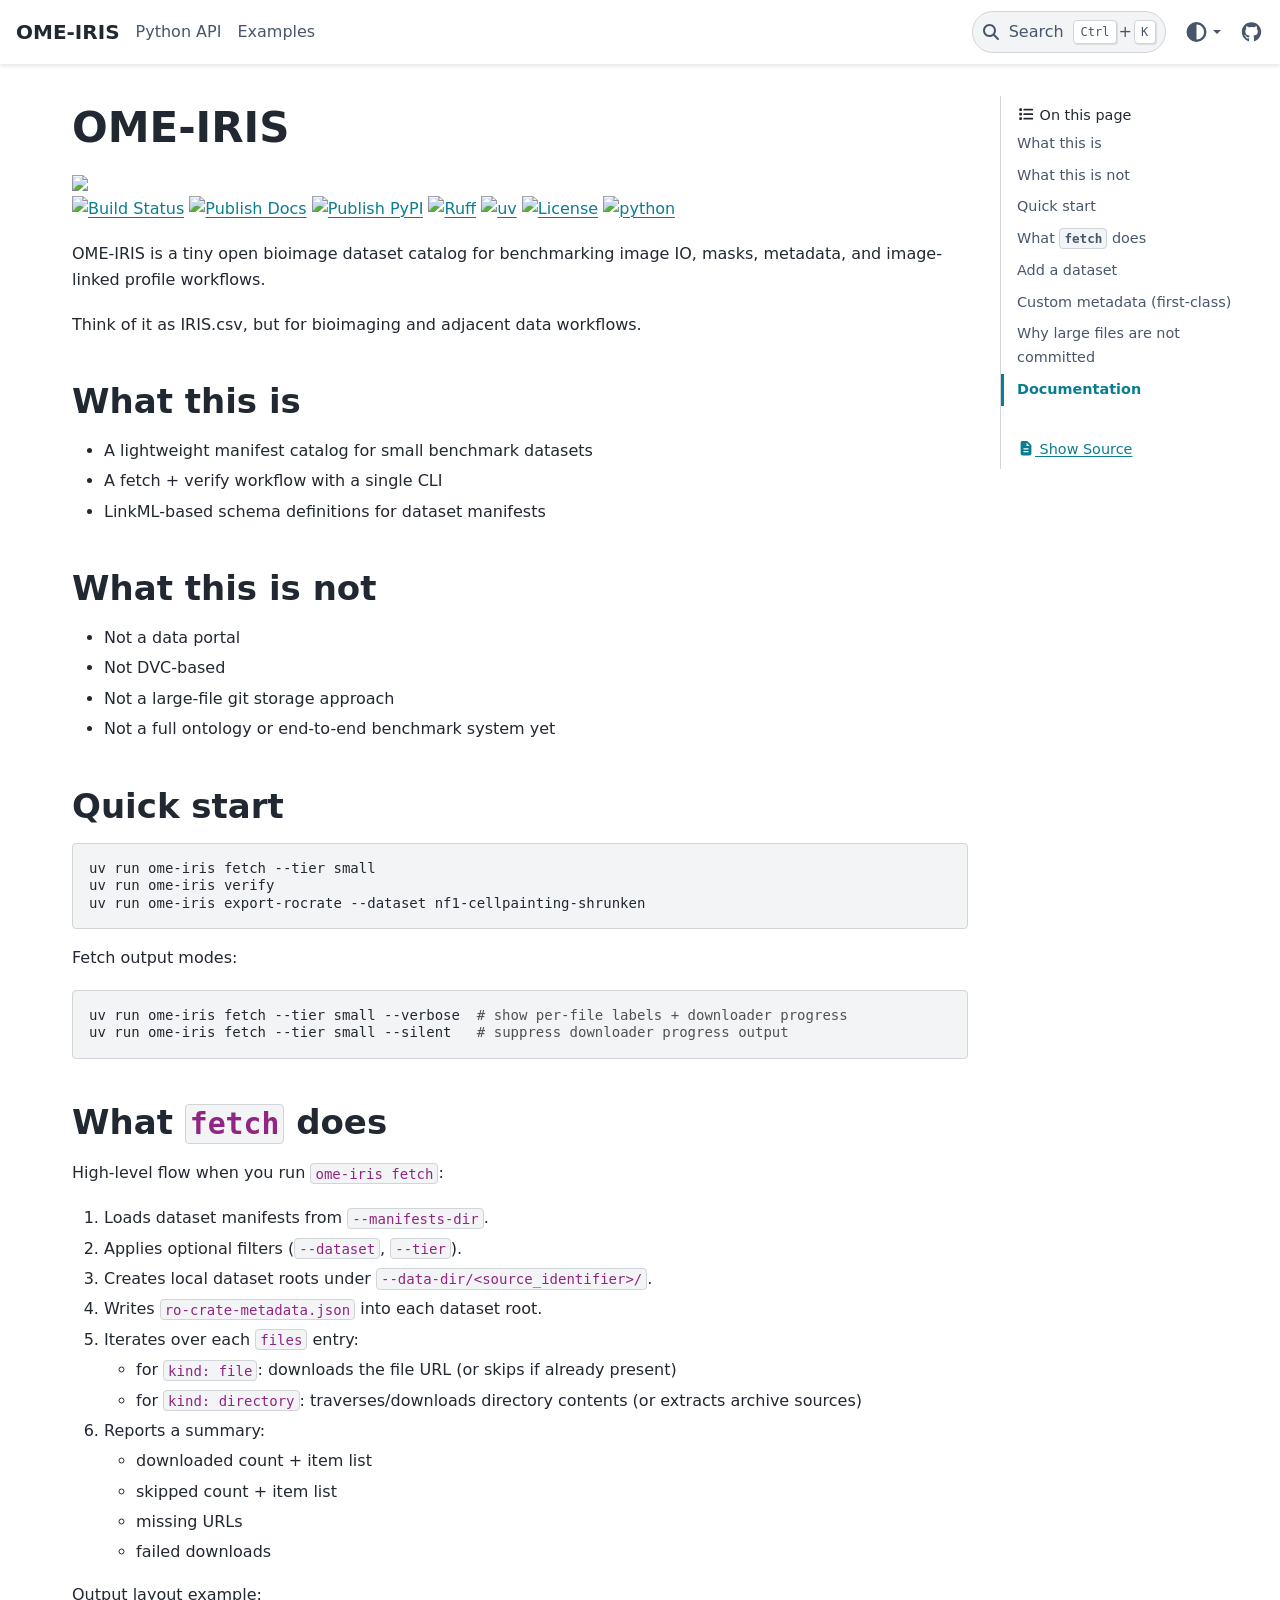
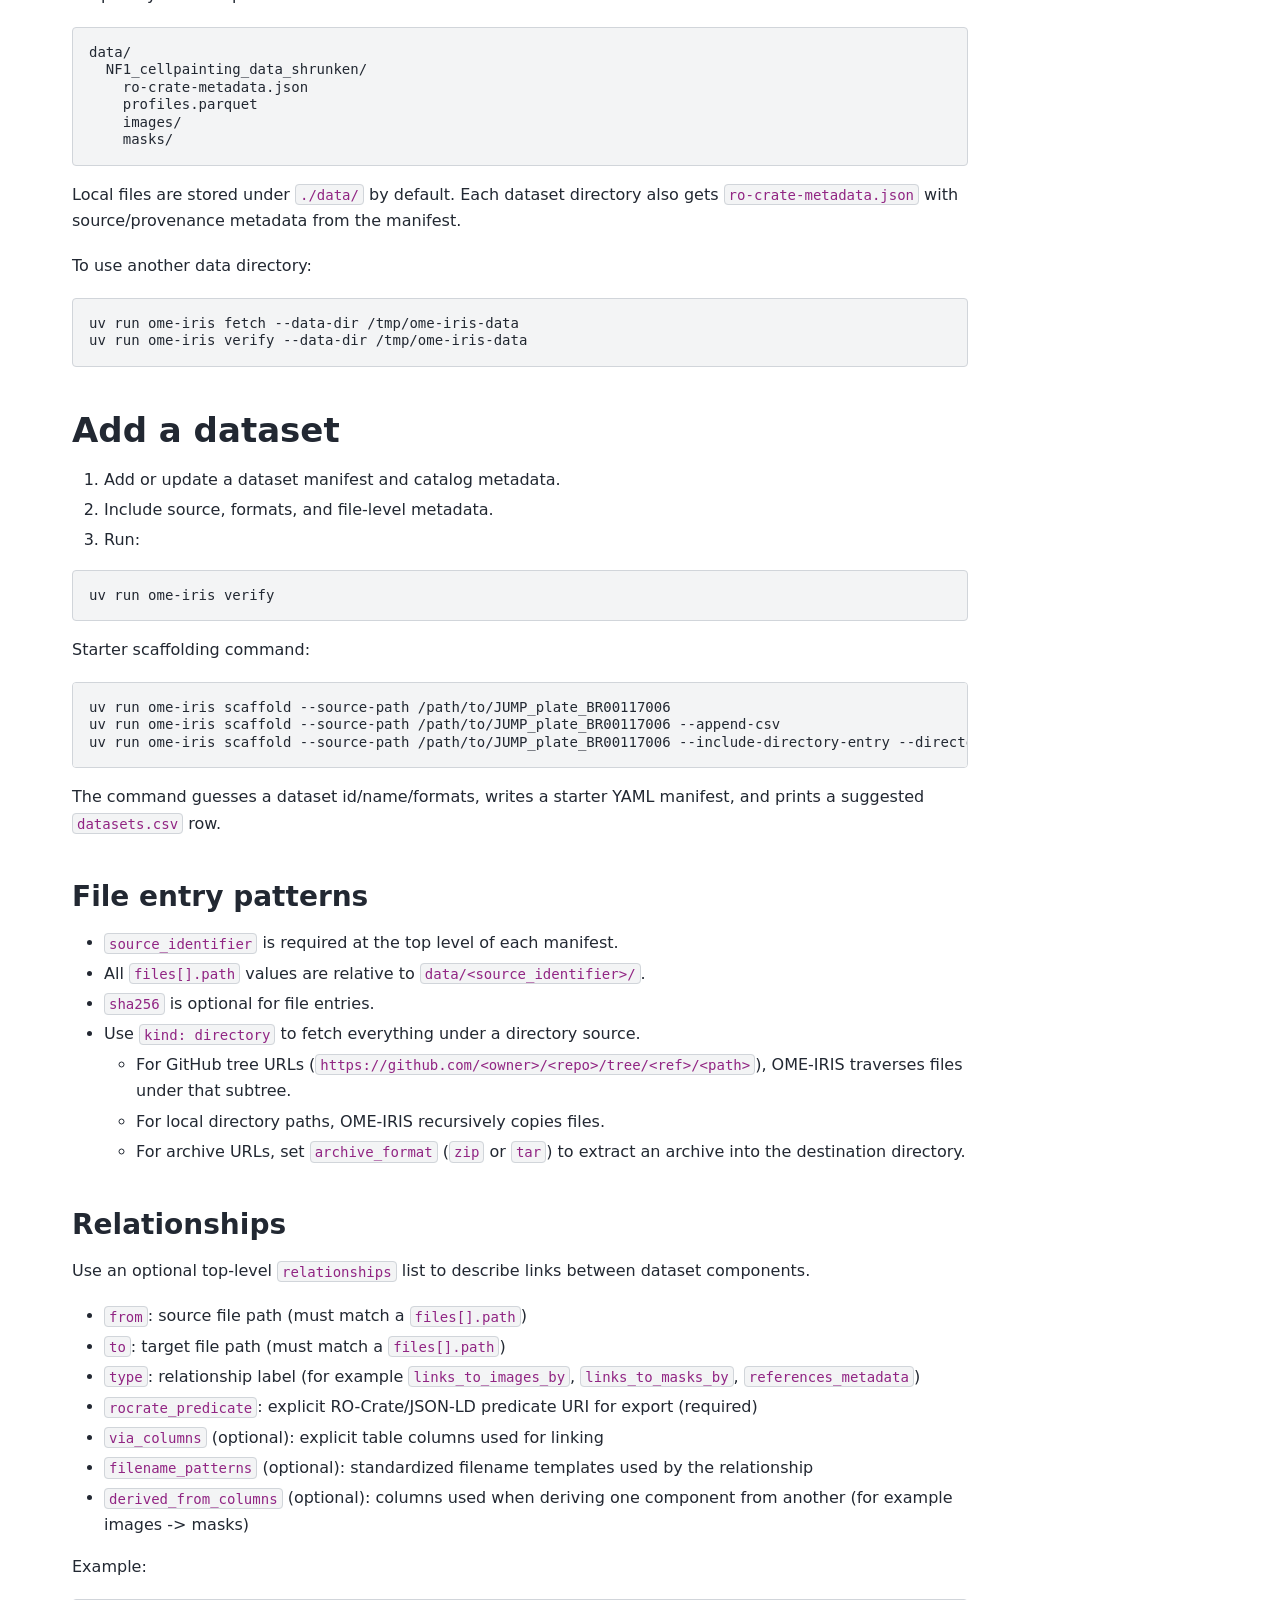
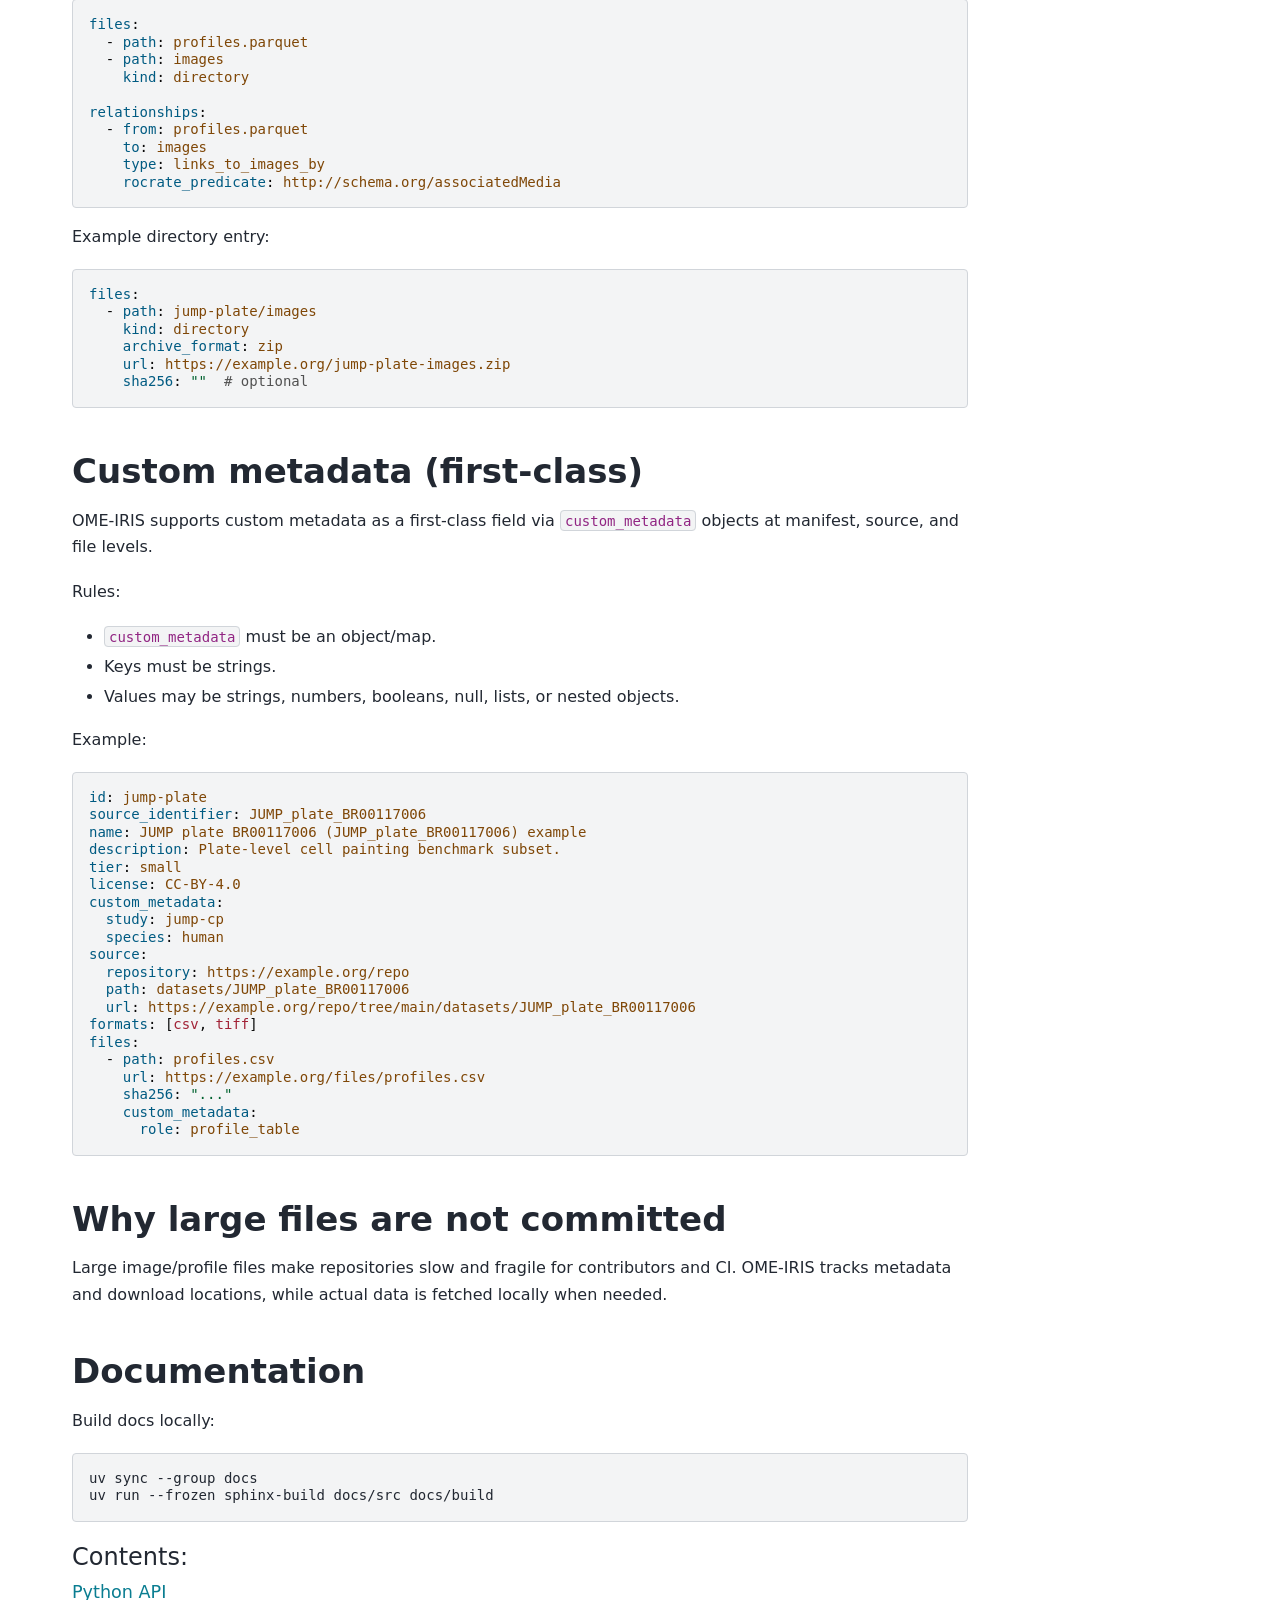
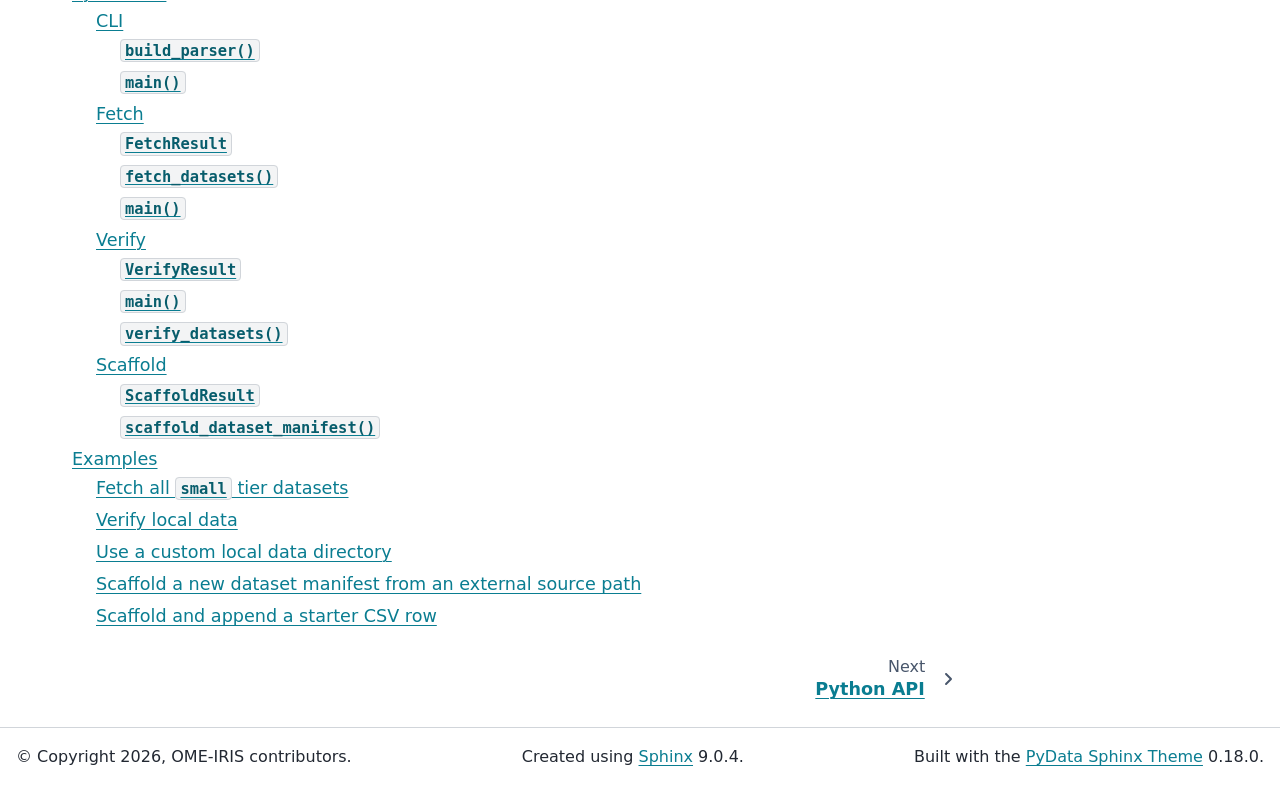
==== index.html @ fa81683b "Deploying to pages from @ d33bs/OME-IRIS@f3d9bf01e11392e089aed4c8ef235bfd41c48892 🚀" ====
<!DOCTYPE html>


<html lang="en" data-content_root="./" >

  <head>
    <meta charset="utf-8" />
    <meta name="viewport" content="width=device-width, initial-scale=1.0" /><meta name="viewport" content="width=device-width, initial-scale=1" />

    <title>OME-IRIS &#8212; OME-IRIS  documentation</title>
  
  
  
  <script data-cfasync="false">
    document.documentElement.dataset.mode = localStorage.getItem("mode") || "";
    document.documentElement.dataset.theme = localStorage.getItem("theme") || "";
  </script>
  <!--
    this give us a css class that will be invisible only if js is disabled
  -->
  <noscript>
    <style>
      .pst-js-only { display: none !important; }

    </style>
  </noscript>
  
  <!-- Loaded before other Sphinx assets -->
  <link href="_static/styles/theme.css?digest=0790524f97105ba85085" rel="stylesheet" />
<link href="_static/styles/pydata-sphinx-theme.css?digest=0790524f97105ba85085" rel="stylesheet" />

    <link rel="stylesheet" type="text/css" href="_static/pygments.css?v=8f2a1f02" />
    <link rel="stylesheet" type="text/css" href="_static/mystnb.11b39860a7a0cbfd473a3ad8a317855267ff0bd372690045ca344a6b62be495e.css" />
    <link rel="stylesheet" type="text/css" href="_static/custom.css?v=cc83fd59" />
  
  <!-- So that users can add custom icons -->
  <script defer src="_static/scripts/fontawesome.js?digest=0790524f97105ba85085"></script>
  <!-- Pre-loaded scripts that we'll load fully later -->
  <link rel="preload" as="script" href="_static/scripts/bootstrap.js?digest=0790524f97105ba85085" />
<link rel="preload" as="script" href="_static/scripts/pydata-sphinx-theme.js?digest=0790524f97105ba85085" />

    <script src="_static/documentation_options.js?v=5929fcd5"></script>
    <script src="_static/doctools.js?v=fd6eb6e6"></script>
    <script src="_static/sphinx_highlight.js?v=6ffebe34"></script>
    <script>DOCUMENTATION_OPTIONS.pagename = 'index';</script>
    <script>DOCUMENTATION_OPTIONS.search_as_you_type = false;</script>
    <link rel="index" title="Index" href="genindex.html" />
    <link rel="search" title="Search" href="search.html" />
    <link rel="next" title="Python API" href="python-api.html" />
  <meta name="viewport" content="width=device-width, initial-scale=1"/>
  <meta name="docsearch:language" content="en"/>
  <meta name="docsearch:version" content="" />
  
    
    <script src="_static/searchtools.js"></script>
    <script src="_static/language_data.js"></script>
    <script src="searchindex.js"></script>
  
  </head>
  <body data-default-mode="">
  
  
  <div id="pst-skip-link" class="skip-link d-print-none"><a href="#main-content">Skip to main content</a></div>

  
  <div id="pst-scroll-pixel-helper"></div>
  
  <button type="button" class="btn rounded-pill" id="pst-back-to-top">
    <i class="fa-solid fa-arrow-up"></i>Back to top</button>
  
  
  
  
  <dialog id="pst-search-dialog">
    
<form class="bd-search d-flex align-items-center"
      action="search.html"
      method="get">
  <i class="fa-solid fa-magnifying-glass"></i>
  <input type="search"
         class="form-control"
         name="q"
         placeholder="Search the docs ..."
         aria-label="Search the docs ..."
         autocomplete="off"
         autocorrect="off"
         autocapitalize="off"
         spellcheck="false"/>
  <span class="search-button__kbd-shortcut"><kbd class="kbd-shortcut__modifier">Ctrl</kbd>+<kbd>K</kbd></span>
</form>
  </dialog>

  <div class="pst-async-banner-revealer d-none">
  <aside id="bd-header-version-warning" class="d-none d-print-none" aria-label="Version warning"></aside>
</div>

  
    <header id="pst-header" class="bd-header navbar navbar-expand-lg bd-navbar d-print-none">
<div class="bd-header__inner bd-page-width">
  <button class="pst-navbar-icon sidebar-toggle primary-toggle" aria-label="Site navigation">
    <span class="fa-solid fa-bars"></span>
  </button>
  
  
  <div class=" navbar-header-items__start">
    
      <div class="navbar-item">

  
    
  

<a class="navbar-brand logo" href="#">
  
  
  
  
  
  
    <p class="title logo__title">OME-IRIS</p>
  
</a></div>
    
  </div>
  
  <div class=" navbar-header-items">
    
    <div class="me-auto navbar-header-items__center">
      
        <div class="navbar-item">
<nav>
  <ul class="bd-navbar-elements navbar-nav">
    
<li class="nav-item ">
  <a class="nav-link nav-internal" href="python-api.html">
    Python API
  </a>
</li>


<li class="nav-item ">
  <a class="nav-link nav-internal" href="examples.html">
    Examples
  </a>
</li>

  </ul>
</nav></div>
      
    </div>
    
    
    <div class="navbar-header-items__end">
      
        <div class="navbar-item navbar-persistent--container">
          

<button class="btn search-button-field search-button__button pst-js-only" title="Search" aria-label="Search" data-bs-placement="bottom" data-bs-toggle="tooltip">
 <i class="fa-solid fa-magnifying-glass"></i>
 <span class="search-button__default-text">Search</span>
 <span class="search-button__kbd-shortcut"><kbd class="kbd-shortcut__modifier">Ctrl</kbd>+<kbd class="kbd-shortcut__modifier">K</kbd></span>
</button>
        </div>
      
      
        <div class="navbar-item">

<div class="theme-switch-container dropdown pst-js-only" data-bs-toggle="tooltip" data-bs-placement="bottom" title="Color mode">
  <button class="btn btn-sm nav-link pst-navbar-icon theme-switch-button dropdown-toggle" aria-label="Color mode" data-bs-toggle="dropdown">
    <i class="theme-switch fa-solid fa-sun fa-lg fa-fw" data-mode="light" title="Light"></i>
    <i class="theme-switch fa-solid fa-moon fa-lg fa-fw" data-mode="dark" title="Dark"></i>
    <i class="theme-switch fa-solid fa-circle-half-stroke fa-lg fa-fw" data-mode="auto" title="System Settings"></i>
  </button>
  <ul class="dropdown-menu dropdown-menu-end">
    <li><button class="dropdown-item d-flex align-items-center theme-change-button" data-mode="auto"><i class="fa-solid fa-circle-half-stroke fa-lg fa-fw me-1"></i>System Settings</button></li>
    <li><button class="dropdown-item d-flex align-items-center theme-change-button" data-mode="light"><i class="fa-solid fa-sun fa-lg fa-fw me-1"></i>Light</button></li>
    <li><button class="dropdown-item d-flex align-items-center theme-change-button" data-mode="dark"><i class="fa-solid fa-moon fa-lg fa-fw me-1"></i>Dark</button></li>
  </ul>
</div></div>
      
        <div class="navbar-item"><ul class="navbar-icon-links"
    aria-label="Icon Links">
        <li class="nav-item">
          
          
          
          
          
          
          
          
          <a href="https://github.com/d33bs/OME-IRIS" title="GitHub" class="nav-link pst-navbar-icon" rel="noopener" target="_blank" data-bs-toggle="tooltip" data-bs-placement="bottom"><i class="fa-brands fa-github fa-lg" aria-hidden="true"></i><span class="visually-hidden">GitHub</span></a>
        </li>
</ul></div>
      
    </div>
    
  </div>
  
  
    <div class="navbar-persistent--mobile">

<button class="btn search-button-field search-button__button pst-js-only" title="Search" aria-label="Search" data-bs-placement="bottom" data-bs-toggle="tooltip">
 <i class="fa-solid fa-magnifying-glass"></i>
 <span class="search-button__default-text">Search</span>
 <span class="search-button__kbd-shortcut"><kbd class="kbd-shortcut__modifier">Ctrl</kbd>+<kbd class="kbd-shortcut__modifier">K</kbd></span>
</button>
    </div>
  

  
    <button class="pst-navbar-icon sidebar-toggle secondary-toggle" aria-label="On this page">
      <span class="fa-solid fa-outdent"></span>
    </button>
  
</div>

    </header>
  

  <div class="bd-container">
    <div class="bd-container__inner bd-page-width">
      
      
      
        
      
      <dialog id="pst-primary-sidebar-modal"></dialog>
      <div id="pst-primary-sidebar" class="bd-sidebar-primary bd-sidebar hide-on-wide">
        

  
  <div class="sidebar-header-items sidebar-primary__section">
    
    
      <div class="sidebar-header-items__center">
        
          
          
            <div class="navbar-item">
<nav>
  <ul class="bd-navbar-elements navbar-nav">
    
<li class="nav-item ">
  <a class="nav-link nav-internal" href="python-api.html">
    Python API
  </a>
</li>


<li class="nav-item ">
  <a class="nav-link nav-internal" href="examples.html">
    Examples
  </a>
</li>

  </ul>
</nav></div>
          
        
      </div>
    
    
    
      <div class="sidebar-header-items__end">
        
          <div class="navbar-item">

<div class="theme-switch-container dropdown pst-js-only" data-bs-toggle="tooltip" data-bs-placement="bottom" title="Color mode">
  <button class="btn btn-sm nav-link pst-navbar-icon theme-switch-button dropdown-toggle" aria-label="Color mode" data-bs-toggle="dropdown">
    <i class="theme-switch fa-solid fa-sun fa-lg fa-fw" data-mode="light" title="Light"></i>
    <i class="theme-switch fa-solid fa-moon fa-lg fa-fw" data-mode="dark" title="Dark"></i>
    <i class="theme-switch fa-solid fa-circle-half-stroke fa-lg fa-fw" data-mode="auto" title="System Settings"></i>
  </button>
  <ul class="dropdown-menu dropdown-menu-end">
    <li><button class="dropdown-item d-flex align-items-center theme-change-button" data-mode="auto"><i class="fa-solid fa-circle-half-stroke fa-lg fa-fw me-1"></i>System Settings</button></li>
    <li><button class="dropdown-item d-flex align-items-center theme-change-button" data-mode="light"><i class="fa-solid fa-sun fa-lg fa-fw me-1"></i>Light</button></li>
    <li><button class="dropdown-item d-flex align-items-center theme-change-button" data-mode="dark"><i class="fa-solid fa-moon fa-lg fa-fw me-1"></i>Dark</button></li>
  </ul>
</div></div>
        
          <div class="navbar-item"><ul class="navbar-icon-links"
    aria-label="Icon Links">
        <li class="nav-item">
          
          
          
          
          
          
          
          
          <a href="https://github.com/d33bs/OME-IRIS" title="GitHub" class="nav-link pst-navbar-icon" rel="noopener" target="_blank" data-bs-toggle="tooltip" data-bs-placement="bottom"><i class="fa-brands fa-github fa-lg" aria-hidden="true"></i><span class="visually-hidden">GitHub</span></a>
        </li>
</ul></div>
        
      </div>
    
  </div>
  
  
  <div class="sidebar-primary-items__end sidebar-primary__section">
      <div class="sidebar-primary-item">
<div id="ethical-ad-placement"
      class="flat"
      data-ea-publisher="readthedocs"
      data-ea-type="readthedocs-sidebar"
      data-ea-manual="true">
</div></div>
  </div>


      </div>
      
      <main id="main-content" class="bd-main" role="main">
        
        
          <div class="bd-content">
            <div class="bd-article-container">
              
              <div class="bd-header-article d-print-none"></div>
              
              
              
                
<div id="searchbox"></div>
                <article class="bd-article">
                  
  <section id="ome-iris">
<h1>OME-IRIS<a class="headerlink" href="#ome-iris" title="Link to this heading">#</a></h1>
<img width="300" src="https://raw.githubusercontent.com/d33bs/OME-IRIS/main/docs/src/_static/ome-iris-logo.png?raw=true">
<p><a class="reference external" href="https://github.com/d33bs/OME-IRIS/actions/workflows/run-tests.yml?query=branch%3Amain"><img alt="Build Status" src="https://github.com/d33bs/OME-IRIS/actions/workflows/run-tests.yml/badge.svg?branch=main" /></a>
<a class="reference external" href="https://github.com/d33bs/OME-IRIS/actions/workflows/publish-docs.yml?query=branch%3Amain"><img alt="Publish Docs" src="https://github.com/d33bs/OME-IRIS/actions/workflows/publish-docs.yml/badge.svg?branch=main" /></a>
<a class="reference external" href="https://github.com/d33bs/OME-IRIS/actions/workflows/publish-pypi.yml?query=branch%3Amain"><img alt="Publish PyPI" src="https://github.com/d33bs/OME-IRIS/actions/workflows/publish-pypi.yml/badge.svg?branch=main" /></a>
<a class="reference external" href="https://github.com/astral-sh/ruff"><img alt="Ruff" src="https://img.shields.io/endpoint?url=https://raw.githubusercontent.com/astral-sh/ruff/main/assets/badge/v2.json" /></a>
<a class="reference external" href="https://github.com/astral-sh/uv"><img alt="uv" src="https://img.shields.io/endpoint?url=https://raw.githubusercontent.com/astral-sh/uv/main/assets/badge/v0.json" /></a>
<a class="reference external" href="https://github.com/d33bs/OME-IRIS/blob/main/LICENSE"><img alt="License" src="https://img.shields.io/github/license/d33bs/OME-IRIS" /></a>
<a class="reference external" href="https://www.python.org/downloads/"><img alt="python" src="https://img.shields.io/badge/python-3.11%2B-blue.svg" /></a></p>
<p>OME-IRIS is a tiny open bioimage dataset catalog for benchmarking image IO, masks, metadata, and image-linked profile workflows.</p>
<p>Think of it as IRIS.csv, but for bioimaging and adjacent data workflows.</p>
<section id="what-this-is">
<h2>What this is<a class="headerlink" href="#what-this-is" title="Link to this heading">#</a></h2>
<ul class="simple">
<li><p>A lightweight manifest catalog for small benchmark datasets</p></li>
<li><p>A fetch + verify workflow with a single CLI</p></li>
<li><p>LinkML-based schema definitions for dataset manifests</p></li>
</ul>
</section>
<section id="what-this-is-not">
<h2>What this is not<a class="headerlink" href="#what-this-is-not" title="Link to this heading">#</a></h2>
<ul class="simple">
<li><p>Not a data portal</p></li>
<li><p>Not DVC-based</p></li>
<li><p>Not a large-file git storage approach</p></li>
<li><p>Not a full ontology or end-to-end benchmark system yet</p></li>
</ul>
</section>
<section id="quick-start">
<h2>Quick start<a class="headerlink" href="#quick-start" title="Link to this heading">#</a></h2>
<div class="highlight-bash notranslate"><div class="highlight"><pre><span></span>uv<span class="w"> </span>run<span class="w"> </span>ome-iris<span class="w"> </span>fetch<span class="w"> </span>--tier<span class="w"> </span>small
uv<span class="w"> </span>run<span class="w"> </span>ome-iris<span class="w"> </span>verify
uv<span class="w"> </span>run<span class="w"> </span>ome-iris<span class="w"> </span>export-rocrate<span class="w"> </span>--dataset<span class="w"> </span>nf1-cellpainting-shrunken
</pre></div>
</div>
<p>Fetch output modes:</p>
<div class="highlight-bash notranslate"><div class="highlight"><pre><span></span>uv<span class="w"> </span>run<span class="w"> </span>ome-iris<span class="w"> </span>fetch<span class="w"> </span>--tier<span class="w"> </span>small<span class="w"> </span>--verbose<span class="w">  </span><span class="c1"># show per-file labels + downloader progress</span>
uv<span class="w"> </span>run<span class="w"> </span>ome-iris<span class="w"> </span>fetch<span class="w"> </span>--tier<span class="w"> </span>small<span class="w"> </span>--silent<span class="w">   </span><span class="c1"># suppress downloader progress output</span>
</pre></div>
</div>
</section>
<section id="what-fetch-does">
<h2>What <code class="docutils literal notranslate"><span class="pre">fetch</span></code> does<a class="headerlink" href="#what-fetch-does" title="Link to this heading">#</a></h2>
<p>High-level flow when you run <code class="docutils literal notranslate"><span class="pre">ome-iris</span> <span class="pre">fetch</span></code>:</p>
<ol class="arabic simple">
<li><p>Loads dataset manifests from <code class="docutils literal notranslate"><span class="pre">--manifests-dir</span></code>.</p></li>
<li><p>Applies optional filters (<code class="docutils literal notranslate"><span class="pre">--dataset</span></code>, <code class="docutils literal notranslate"><span class="pre">--tier</span></code>).</p></li>
<li><p>Creates local dataset roots under <code class="docutils literal notranslate"><span class="pre">--data-dir/&lt;source_identifier&gt;/</span></code>.</p></li>
<li><p>Writes <code class="docutils literal notranslate"><span class="pre">ro-crate-metadata.json</span></code> into each dataset root.</p></li>
<li><p>Iterates over each <code class="docutils literal notranslate"><span class="pre">files</span></code> entry:</p>
<ul class="simple">
<li><p>for <code class="docutils literal notranslate"><span class="pre">kind:</span> <span class="pre">file</span></code>: downloads the file URL (or skips if already present)</p></li>
<li><p>for <code class="docutils literal notranslate"><span class="pre">kind:</span> <span class="pre">directory</span></code>: traverses/downloads directory contents (or extracts archive sources)</p></li>
</ul>
</li>
<li><p>Reports a summary:</p>
<ul class="simple">
<li><p>downloaded count + item list</p></li>
<li><p>skipped count + item list</p></li>
<li><p>missing URLs</p></li>
<li><p>failed downloads</p></li>
</ul>
</li>
</ol>
<p>Output layout example:</p>
<div class="highlight-text notranslate"><div class="highlight"><pre><span></span>data/
  NF1_cellpainting_data_shrunken/
    ro-crate-metadata.json
    profiles.parquet
    images/
    masks/
</pre></div>
</div>
<p>Local files are stored under <code class="docutils literal notranslate"><span class="pre">./data/</span></code> by default.
Each dataset directory also gets <code class="docutils literal notranslate"><span class="pre">ro-crate-metadata.json</span></code> with source/provenance metadata from the manifest.</p>
<p>To use another data directory:</p>
<div class="highlight-bash notranslate"><div class="highlight"><pre><span></span>uv<span class="w"> </span>run<span class="w"> </span>ome-iris<span class="w"> </span>fetch<span class="w"> </span>--data-dir<span class="w"> </span>/tmp/ome-iris-data
uv<span class="w"> </span>run<span class="w"> </span>ome-iris<span class="w"> </span>verify<span class="w"> </span>--data-dir<span class="w"> </span>/tmp/ome-iris-data
</pre></div>
</div>
</section>
<section id="add-a-dataset">
<h2>Add a dataset<a class="headerlink" href="#add-a-dataset" title="Link to this heading">#</a></h2>
<ol class="arabic simple">
<li><p>Add or update a dataset manifest and catalog metadata.</p></li>
<li><p>Include source, formats, and file-level metadata.</p></li>
<li><p>Run:</p></li>
</ol>
<div class="highlight-bash notranslate"><div class="highlight"><pre><span></span>uv<span class="w"> </span>run<span class="w"> </span>ome-iris<span class="w"> </span>verify
</pre></div>
</div>
<p>Starter scaffolding command:</p>
<div class="highlight-bash notranslate"><div class="highlight"><pre><span></span>uv<span class="w"> </span>run<span class="w"> </span>ome-iris<span class="w"> </span>scaffold<span class="w"> </span>--source-path<span class="w"> </span>/path/to/JUMP_plate_BR00117006
uv<span class="w"> </span>run<span class="w"> </span>ome-iris<span class="w"> </span>scaffold<span class="w"> </span>--source-path<span class="w"> </span>/path/to/JUMP_plate_BR00117006<span class="w"> </span>--append-csv
uv<span class="w"> </span>run<span class="w"> </span>ome-iris<span class="w"> </span>scaffold<span class="w"> </span>--source-path<span class="w"> </span>/path/to/JUMP_plate_BR00117006<span class="w"> </span>--include-directory-entry<span class="w"> </span>--directory-path<span class="w"> </span>images<span class="w"> </span>--archive-format<span class="w"> </span>zip
</pre></div>
</div>
<p>The command guesses a dataset id/name/formats, writes a starter YAML manifest, and prints a suggested <code class="docutils literal notranslate"><span class="pre">datasets.csv</span></code> row.</p>
<section id="file-entry-patterns">
<h3>File entry patterns<a class="headerlink" href="#file-entry-patterns" title="Link to this heading">#</a></h3>
<ul class="simple">
<li><p><code class="docutils literal notranslate"><span class="pre">source_identifier</span></code> is required at the top level of each manifest.</p></li>
<li><p>All <code class="docutils literal notranslate"><span class="pre">files[].path</span></code> values are relative to <code class="docutils literal notranslate"><span class="pre">data/&lt;source_identifier&gt;/</span></code>.</p></li>
<li><p><code class="docutils literal notranslate"><span class="pre">sha256</span></code> is optional for file entries.</p></li>
<li><p>Use <code class="docutils literal notranslate"><span class="pre">kind:</span> <span class="pre">directory</span></code> to fetch everything under a directory source.</p>
<ul>
<li><p>For GitHub tree URLs (<code class="docutils literal notranslate"><span class="pre">https://github.com/&lt;owner&gt;/&lt;repo&gt;/tree/&lt;ref&gt;/&lt;path&gt;</span></code>), OME-IRIS traverses files under that subtree.</p></li>
<li><p>For local directory paths, OME-IRIS recursively copies files.</p></li>
<li><p>For archive URLs, set <code class="docutils literal notranslate"><span class="pre">archive_format</span></code> (<code class="docutils literal notranslate"><span class="pre">zip</span></code> or <code class="docutils literal notranslate"><span class="pre">tar</span></code>) to extract an archive into the destination directory.</p></li>
</ul>
</li>
</ul>
</section>
<section id="relationships">
<h3>Relationships<a class="headerlink" href="#relationships" title="Link to this heading">#</a></h3>
<p>Use an optional top-level <code class="docutils literal notranslate"><span class="pre">relationships</span></code> list to describe links between dataset components.</p>
<ul class="simple">
<li><p><code class="docutils literal notranslate"><span class="pre">from</span></code>: source file path (must match a <code class="docutils literal notranslate"><span class="pre">files[].path</span></code>)</p></li>
<li><p><code class="docutils literal notranslate"><span class="pre">to</span></code>: target file path (must match a <code class="docutils literal notranslate"><span class="pre">files[].path</span></code>)</p></li>
<li><p><code class="docutils literal notranslate"><span class="pre">type</span></code>: relationship label (for example <code class="docutils literal notranslate"><span class="pre">links_to_images_by</span></code>, <code class="docutils literal notranslate"><span class="pre">links_to_masks_by</span></code>, <code class="docutils literal notranslate"><span class="pre">references_metadata</span></code>)</p></li>
<li><p><code class="docutils literal notranslate"><span class="pre">rocrate_predicate</span></code>: explicit RO-Crate/JSON-LD predicate URI for export (required)</p></li>
<li><p><code class="docutils literal notranslate"><span class="pre">via_columns</span></code> (optional): explicit table columns used for linking</p></li>
<li><p><code class="docutils literal notranslate"><span class="pre">filename_patterns</span></code> (optional): standardized filename templates used by the relationship</p></li>
<li><p><code class="docutils literal notranslate"><span class="pre">derived_from_columns</span></code> (optional): columns used when deriving one component from another (for example images -&gt; masks)</p></li>
</ul>
<p>Example:</p>
<div class="highlight-yaml notranslate"><div class="highlight"><pre><span></span><span class="nt">files</span><span class="p">:</span>
<span class="w">  </span><span class="p p-Indicator">-</span><span class="w"> </span><span class="nt">path</span><span class="p">:</span><span class="w"> </span><span class="l l-Scalar l-Scalar-Plain">profiles.parquet</span>
<span class="w">  </span><span class="p p-Indicator">-</span><span class="w"> </span><span class="nt">path</span><span class="p">:</span><span class="w"> </span><span class="l l-Scalar l-Scalar-Plain">images</span>
<span class="w">    </span><span class="nt">kind</span><span class="p">:</span><span class="w"> </span><span class="l l-Scalar l-Scalar-Plain">directory</span>

<span class="nt">relationships</span><span class="p">:</span>
<span class="w">  </span><span class="p p-Indicator">-</span><span class="w"> </span><span class="nt">from</span><span class="p">:</span><span class="w"> </span><span class="l l-Scalar l-Scalar-Plain">profiles.parquet</span>
<span class="w">    </span><span class="nt">to</span><span class="p">:</span><span class="w"> </span><span class="l l-Scalar l-Scalar-Plain">images</span>
<span class="w">    </span><span class="nt">type</span><span class="p">:</span><span class="w"> </span><span class="l l-Scalar l-Scalar-Plain">links_to_images_by</span>
<span class="w">    </span><span class="nt">rocrate_predicate</span><span class="p">:</span><span class="w"> </span><span class="l l-Scalar l-Scalar-Plain">http://schema.org/associatedMedia</span>
</pre></div>
</div>
<p>Example directory entry:</p>
<div class="highlight-yaml notranslate"><div class="highlight"><pre><span></span><span class="nt">files</span><span class="p">:</span>
<span class="w">  </span><span class="p p-Indicator">-</span><span class="w"> </span><span class="nt">path</span><span class="p">:</span><span class="w"> </span><span class="l l-Scalar l-Scalar-Plain">jump-plate/images</span>
<span class="w">    </span><span class="nt">kind</span><span class="p">:</span><span class="w"> </span><span class="l l-Scalar l-Scalar-Plain">directory</span>
<span class="w">    </span><span class="nt">archive_format</span><span class="p">:</span><span class="w"> </span><span class="l l-Scalar l-Scalar-Plain">zip</span>
<span class="w">    </span><span class="nt">url</span><span class="p">:</span><span class="w"> </span><span class="l l-Scalar l-Scalar-Plain">https://example.org/jump-plate-images.zip</span>
<span class="w">    </span><span class="nt">sha256</span><span class="p">:</span><span class="w"> </span><span class="s">&quot;&quot;</span><span class="w">  </span><span class="c1"># optional</span>
</pre></div>
</div>
</section>
</section>
<section id="custom-metadata-first-class">
<h2>Custom metadata (first-class)<a class="headerlink" href="#custom-metadata-first-class" title="Link to this heading">#</a></h2>
<p>OME-IRIS supports custom metadata as a first-class field via <code class="docutils literal notranslate"><span class="pre">custom_metadata</span></code> objects at manifest, source, and file levels.</p>
<p>Rules:</p>
<ul class="simple">
<li><p><code class="docutils literal notranslate"><span class="pre">custom_metadata</span></code> must be an object/map.</p></li>
<li><p>Keys must be strings.</p></li>
<li><p>Values may be strings, numbers, booleans, null, lists, or nested objects.</p></li>
</ul>
<p>Example:</p>
<div class="highlight-yaml notranslate"><div class="highlight"><pre><span></span><span class="nt">id</span><span class="p">:</span><span class="w"> </span><span class="l l-Scalar l-Scalar-Plain">jump-plate</span>
<span class="nt">source_identifier</span><span class="p">:</span><span class="w"> </span><span class="l l-Scalar l-Scalar-Plain">JUMP_plate_BR00117006</span>
<span class="nt">name</span><span class="p">:</span><span class="w"> </span><span class="l l-Scalar l-Scalar-Plain">JUMP plate BR00117006 (JUMP_plate_BR00117006) example</span>
<span class="nt">description</span><span class="p">:</span><span class="w"> </span><span class="l l-Scalar l-Scalar-Plain">Plate-level cell painting benchmark subset.</span>
<span class="nt">tier</span><span class="p">:</span><span class="w"> </span><span class="l l-Scalar l-Scalar-Plain">small</span>
<span class="nt">license</span><span class="p">:</span><span class="w"> </span><span class="l l-Scalar l-Scalar-Plain">CC-BY-4.0</span>
<span class="nt">custom_metadata</span><span class="p">:</span>
<span class="w">  </span><span class="nt">study</span><span class="p">:</span><span class="w"> </span><span class="l l-Scalar l-Scalar-Plain">jump-cp</span>
<span class="w">  </span><span class="nt">species</span><span class="p">:</span><span class="w"> </span><span class="l l-Scalar l-Scalar-Plain">human</span>
<span class="nt">source</span><span class="p">:</span>
<span class="w">  </span><span class="nt">repository</span><span class="p">:</span><span class="w"> </span><span class="l l-Scalar l-Scalar-Plain">https://example.org/repo</span>
<span class="w">  </span><span class="nt">path</span><span class="p">:</span><span class="w"> </span><span class="l l-Scalar l-Scalar-Plain">datasets/JUMP_plate_BR00117006</span>
<span class="w">  </span><span class="nt">url</span><span class="p">:</span><span class="w"> </span><span class="l l-Scalar l-Scalar-Plain">https://example.org/repo/tree/main/datasets/JUMP_plate_BR00117006</span>
<span class="nt">formats</span><span class="p">:</span><span class="w"> </span><span class="p p-Indicator">[</span><span class="nv">csv</span><span class="p p-Indicator">,</span><span class="w"> </span><span class="nv">tiff</span><span class="p p-Indicator">]</span>
<span class="nt">files</span><span class="p">:</span>
<span class="w">  </span><span class="p p-Indicator">-</span><span class="w"> </span><span class="nt">path</span><span class="p">:</span><span class="w"> </span><span class="l l-Scalar l-Scalar-Plain">profiles.csv</span>
<span class="w">    </span><span class="nt">url</span><span class="p">:</span><span class="w"> </span><span class="l l-Scalar l-Scalar-Plain">https://example.org/files/profiles.csv</span>
<span class="w">    </span><span class="nt">sha256</span><span class="p">:</span><span class="w"> </span><span class="s">&quot;...&quot;</span>
<span class="w">    </span><span class="nt">custom_metadata</span><span class="p">:</span>
<span class="w">      </span><span class="nt">role</span><span class="p">:</span><span class="w"> </span><span class="l l-Scalar l-Scalar-Plain">profile_table</span>
</pre></div>
</div>
</section>
<section id="why-large-files-are-not-committed">
<h2>Why large files are not committed<a class="headerlink" href="#why-large-files-are-not-committed" title="Link to this heading">#</a></h2>
<p>Large image/profile files make repositories slow and fragile for contributors and CI. OME-IRIS tracks metadata and download locations, while actual data is fetched locally when needed.</p>
</section>
<section id="documentation">
<h2>Documentation<a class="headerlink" href="#documentation" title="Link to this heading">#</a></h2>
<p>Build docs locally:</p>
<div class="highlight-bash notranslate"><div class="highlight"><pre><span></span>uv<span class="w"> </span>sync<span class="w"> </span>--group<span class="w"> </span>docs
uv<span class="w"> </span>run<span class="w"> </span>--frozen<span class="w"> </span>sphinx-build<span class="w"> </span>docs/src<span class="w"> </span>docs/build
</pre></div>
</div>
<div class="toctree-wrapper compound">
<p aria-level="2" class="caption" role="heading"><span class="caption-text">Contents:</span></p>
<ul>
<li class="toctree-l1"><a class="reference internal" href="python-api.html">Python API</a><ul>
<li class="toctree-l2"><a class="reference internal" href="python-api.html#module-OME_IRIS.cli">CLI</a><ul>
<li class="toctree-l3"><a class="reference internal" href="python-api.html#OME_IRIS.cli.build_parser"><code class="docutils literal notranslate"><span class="pre">build_parser()</span></code></a></li>
<li class="toctree-l3"><a class="reference internal" href="python-api.html#OME_IRIS.cli.main"><code class="docutils literal notranslate"><span class="pre">main()</span></code></a></li>
</ul>
</li>
<li class="toctree-l2"><a class="reference internal" href="python-api.html#module-OME_IRIS.fetch">Fetch</a><ul>
<li class="toctree-l3"><a class="reference internal" href="python-api.html#OME_IRIS.fetch.FetchResult"><code class="docutils literal notranslate"><span class="pre">FetchResult</span></code></a></li>
<li class="toctree-l3"><a class="reference internal" href="python-api.html#OME_IRIS.fetch.fetch_datasets"><code class="docutils literal notranslate"><span class="pre">fetch_datasets()</span></code></a></li>
<li class="toctree-l3"><a class="reference internal" href="python-api.html#OME_IRIS.fetch.main"><code class="docutils literal notranslate"><span class="pre">main()</span></code></a></li>
</ul>
</li>
<li class="toctree-l2"><a class="reference internal" href="python-api.html#module-OME_IRIS.verify">Verify</a><ul>
<li class="toctree-l3"><a class="reference internal" href="python-api.html#OME_IRIS.verify.VerifyResult"><code class="docutils literal notranslate"><span class="pre">VerifyResult</span></code></a></li>
<li class="toctree-l3"><a class="reference internal" href="python-api.html#OME_IRIS.verify.main"><code class="docutils literal notranslate"><span class="pre">main()</span></code></a></li>
<li class="toctree-l3"><a class="reference internal" href="python-api.html#OME_IRIS.verify.verify_datasets"><code class="docutils literal notranslate"><span class="pre">verify_datasets()</span></code></a></li>
</ul>
</li>
<li class="toctree-l2"><a class="reference internal" href="python-api.html#module-OME_IRIS.scaffold">Scaffold</a><ul>
<li class="toctree-l3"><a class="reference internal" href="python-api.html#OME_IRIS.scaffold.ScaffoldResult"><code class="docutils literal notranslate"><span class="pre">ScaffoldResult</span></code></a></li>
<li class="toctree-l3"><a class="reference internal" href="python-api.html#OME_IRIS.scaffold.scaffold_dataset_manifest"><code class="docutils literal notranslate"><span class="pre">scaffold_dataset_manifest()</span></code></a></li>
</ul>
</li>
</ul>
</li>
<li class="toctree-l1"><a class="reference internal" href="examples.html">Examples</a><ul>
<li class="toctree-l2"><a class="reference internal" href="examples.html#fetch-all-small-tier-datasets">Fetch all <code class="docutils literal notranslate"><span class="pre">small</span></code> tier datasets</a></li>
<li class="toctree-l2"><a class="reference internal" href="examples.html#verify-local-data">Verify local data</a></li>
<li class="toctree-l2"><a class="reference internal" href="examples.html#use-a-custom-local-data-directory">Use a custom local data directory</a></li>
<li class="toctree-l2"><a class="reference internal" href="examples.html#scaffold-a-new-dataset-manifest-from-an-external-source-path">Scaffold a new dataset manifest from an external source path</a></li>
<li class="toctree-l2"><a class="reference internal" href="examples.html#scaffold-and-append-a-starter-csv-row">Scaffold and append a starter CSV row</a></li>
</ul>
</li>
</ul>
</div>
</section>
</section>


                </article>
              
              
              
              
              
                <footer class="prev-next-footer d-print-none">
                  
<div class="prev-next-area">
    <a class="right-next"
       href="python-api.html"
       title="next page">
      <div class="prev-next-info">
        <p class="prev-next-subtitle">next</p>
        <p class="prev-next-title">Python API</p>
      </div>
      <i class="fa-solid fa-angle-right"></i>
    </a>
</div>
                </footer>
              
            </div>
            
            
              
                <dialog id="pst-secondary-sidebar-modal"></dialog>
                <div id="pst-secondary-sidebar" class="bd-sidebar-secondary bd-toc"><div class="sidebar-secondary-items sidebar-secondary__inner">


  <div class="sidebar-secondary-item">
<div
    id="pst-page-navigation-heading-2"
    class="page-toc tocsection onthispage">
    <i class="fa-solid fa-list"></i> On this page
  </div>
  <nav id="pst-page-toc-nav" class="page-toc" aria-labelledby="pst-page-navigation-heading-2">
    <ul class="pst-show_toc_level nav section-nav flex-column">
<li class="toc-h2 nav-item toc-entry"><a class="reference internal nav-link" href="#what-this-is">What this is</a></li>
<li class="toc-h2 nav-item toc-entry"><a class="reference internal nav-link" href="#what-this-is-not">What this is not</a></li>
<li class="toc-h2 nav-item toc-entry"><a class="reference internal nav-link" href="#quick-start">Quick start</a></li>
<li class="toc-h2 nav-item toc-entry"><a class="reference internal nav-link" href="#what-fetch-does">What <code class="docutils literal notranslate"><span class="pre">fetch</span></code> does</a></li>
<li class="toc-h2 nav-item toc-entry"><a class="reference internal nav-link" href="#add-a-dataset">Add a dataset</a><ul class="nav section-nav flex-column">
<li class="toc-h3 nav-item toc-entry"><a class="reference internal nav-link" href="#file-entry-patterns">File entry patterns</a></li>
<li class="toc-h3 nav-item toc-entry"><a class="reference internal nav-link" href="#relationships">Relationships</a></li>
</ul>
</li>
<li class="toc-h2 nav-item toc-entry"><a class="reference internal nav-link" href="#custom-metadata-first-class">Custom metadata (first-class)</a></li>
<li class="toc-h2 nav-item toc-entry"><a class="reference internal nav-link" href="#why-large-files-are-not-committed">Why large files are not committed</a></li>
<li class="toc-h2 nav-item toc-entry"><a class="reference internal nav-link" href="#documentation">Documentation</a></li>
</ul>
  </nav></div>

  <div class="sidebar-secondary-item">

  <div class="tocsection sourcelink">
    <a href="_sources/index.md.txt">
      <i class="fa-solid fa-file-lines"></i> Show Source
    </a>
  </div>
</div>

</div></div>
              
            
          </div>
          <footer class="bd-footer-content">
            
          </footer>
        
      </main>
    </div>
  </div>
  
  <!-- Scripts loaded after <body> so the DOM is not blocked -->
  <script defer src="_static/scripts/bootstrap.js?digest=0790524f97105ba85085"></script>
<script defer src="_static/scripts/pydata-sphinx-theme.js?digest=0790524f97105ba85085"></script>

  <footer class="bd-footer">
<div class="bd-footer__inner bd-page-width">
  
    <div class="footer-items__start">
      
        <div class="footer-item">

  <p class="copyright">
    
      © Copyright 2026, OME-IRIS contributors.
      <br/>
    
  </p>
</div>
      
    </div>
  
  
    <div class="footer-items__center">
      
        <div class="footer-item">

  <p class="sphinx-version">
    Created using <a href="https://www.sphinx-doc.org/">Sphinx</a> 9.0.4.
    <br/>
  </p>
</div>
      
    </div>
  
  
    <div class="footer-items__end">
      
        <div class="footer-item">
<p class="theme-version">
  <!-- # L10n: Setting the PST URL as an argument as this does not need to be localized -->
  Built with the <a href="https://pydata-sphinx-theme.readthedocs.io/en/stable/index.html">PyData Sphinx Theme</a> 0.18.0.
</p></div>
      
    </div>
  
</div>

  </footer>
  </body>
</html>
---- _static/styles/theme.css ----
/* Provided by Sphinx's 'basic' theme, and included in the final set of assets */
@import "../basic.css";
---- _static/pygments.css ----
html[data-theme="light"] .highlight pre { line-height: 125%; }
html[data-theme="light"] .highlight td.linenos .normal { color: inherit; background-color: transparent; padding-left: 5px; padding-right: 5px; }
html[data-theme="light"] .highlight span.linenos { color: inherit; background-color: transparent; padding-left: 5px; padding-right: 5px; }
html[data-theme="light"] .highlight td.linenos .special { color: #000000; background-color: #ffffc0; padding-left: 5px; padding-right: 5px; }
html[data-theme="light"] .highlight span.linenos.special { color: #000000; background-color: #ffffc0; padding-left: 5px; padding-right: 5px; }
html[data-theme="light"] .highlight .hll { background-color: #fae4c2 }
html[data-theme="light"] .highlight { background: #fefefe; color: #080808 }
html[data-theme="light"] .highlight .c { color: #515151 } /* Comment */
html[data-theme="light"] .highlight .err { color: #A12236 } /* Error */
html[data-theme="light"] .highlight .k { color: #6730C5 } /* Keyword */
html[data-theme="light"] .highlight .l { color: #7F4707 } /* Literal */
html[data-theme="light"] .highlight .n { color: #080808 } /* Name */
html[data-theme="light"] .highlight .o { color: #00622F } /* Operator */
html[data-theme="light"] .highlight .p { color: #080808 } /* Punctuation */
html[data-theme="light"] .highlight .ch { color: #515151 } /* Comment.Hashbang */
html[data-theme="light"] .highlight .cm { color: #515151 } /* Comment.Multiline */
html[data-theme="light"] .highlight .cp { color: #515151 } /* Comment.Preproc */
html[data-theme="light"] .highlight .cpf { color: #515151 } /* Comment.PreprocFile */
html[data-theme="light"] .highlight .c1 { color: #515151 } /* Comment.Single */
html[data-theme="light"] .highlight .cs { color: #515151 } /* Comment.Special */
html[data-theme="light"] .highlight .gd { color: #005B82 } /* Generic.Deleted */
html[data-theme="light"] .highlight .ge { font-style: italic } /* Generic.Emph */
html[data-theme="light"] .highlight .gh { color: #005B82 } /* Generic.Heading */
html[data-theme="light"] .highlight .gs { font-weight: bold } /* Generic.Strong */
html[data-theme="light"] .highlight .gu { color: #005B82 } /* Generic.Subheading */
html[data-theme="light"] .highlight .kc { color: #6730C5 } /* Keyword.Constant */
html[data-theme="light"] .highlight .kd { color: #6730C5 } /* Keyword.Declaration */
html[data-theme="light"] .highlight .kn { color: #6730C5 } /* Keyword.Namespace */
html[data-theme="light"] .highlight .kp { color: #6730C5 } /* Keyword.Pseudo */
html[data-theme="light"] .highlight .kr { color: #6730C5 } /* Keyword.Reserved */
html[data-theme="light"] .highlight .kt { color: #7F4707 } /* Keyword.Type */
html[data-theme="light"] .highlight .ld { color: #7F4707 } /* Literal.Date */
html[data-theme="light"] .highlight .m { color: #7F4707 } /* Literal.Number */
html[data-theme="light"] .highlight .s { color: #00622F } /* Literal.String */
html[data-theme="light"] .highlight .na { color: #912583 } /* Name.Attribute */
html[data-theme="light"] .highlight .nb { color: #7F4707 } /* Name.Builtin */
html[data-theme="light"] .highlight .nc { color: #005B82 } /* Name.Class */
html[data-theme="light"] .highlight .no { color: #005B82 } /* Name.Constant */
html[data-theme="light"] .highlight .nd { color: #7F4707 } /* Name.Decorator */
html[data-theme="light"] .highlight .ni { color: #00622F } /* Name.Entity */
html[data-theme="light"] .highlight .ne { color: #6730C5 } /* Name.Exception */
html[data-theme="light"] .highlight .nf { color: #005B82 } /* Name.Function */
html[data-theme="light"] .highlight .nl { color: #7F4707 } /* Name.Label */
html[data-theme="light"] .highlight .nn { color: #080808 } /* Name.Namespace */
html[data-theme="light"] .highlight .nx { color: #080808 } /* Name.Other */
html[data-theme="light"] .highlight .py { color: #005B82 } /* Name.Property */
html[data-theme="light"] .highlight .nt { color: #005B82 } /* Name.Tag */
html[data-theme="light"] .highlight .nv { color: #A12236 } /* Name.Variable */
html[data-theme="light"] .highlight .ow { color: #6730C5 } /* Operator.Word */
html[data-theme="light"] .highlight .pm { color: #080808 } /* Punctuation.Marker */
html[data-theme="light"] .highlight .w { color: #080808 } /* Text.Whitespace */
html[data-theme="light"] .highlight .mb { color: #7F4707 } /* Literal.Number.Bin */
html[data-theme="light"] .highlight .mf { color: #7F4707 } /* Literal.Number.Float */
html[data-theme="light"] .highlight .mh { color: #7F4707 } /* Literal.Number.Hex */
html[data-theme="light"] .highlight .mi { color: #7F4707 } /* Literal.Number.Integer */
html[data-theme="light"] .highlight .mo { color: #7F4707 } /* Literal.Number.Oct */
html[data-theme="light"] .highlight .sa { color: #00622F } /* Literal.String.Affix */
html[data-theme="light"] .highlight .sb { color: #00622F } /* Literal.String.Backtick */
html[data-theme="light"] .highlight .sc { color: #00622F } /* Literal.String.Char */
html[data-theme="light"] .highlight .dl { color: #00622F } /* Literal.String.Delimiter */
html[data-theme="light"] .highlight .sd { color: #00622F } /* Literal.String.Doc */
html[data-theme="light"] .highlight .s2 { color: #00622F } /* Literal.String.Double */
html[data-theme="light"] .highlight .se { color: #00622F } /* Literal.String.Escape */
html[data-theme="light"] .highlight .sh { color: #00622F } /* Literal.String.Heredoc */
html[data-theme="light"] .highlight .si { color: #00622F } /* Literal.String.Interpol */
html[data-theme="light"] .highlight .sx { color: #00622F } /* Literal.String.Other */
html[data-theme="light"] .highlight .sr { color: #A12236 } /* Literal.String.Regex */
html[data-theme="light"] .highlight .s1 { color: #00622F } /* Literal.String.Single */
html[data-theme="light"] .highlight .ss { color: #005B82 } /* Literal.String.Symbol */
html[data-theme="light"] .highlight .bp { color: #7F4707 } /* Name.Builtin.Pseudo */
html[data-theme="light"] .highlight .fm { color: #005B82 } /* Name.Function.Magic */
html[data-theme="light"] .highlight .vc { color: #A12236 } /* Name.Variable.Class */
html[data-theme="light"] .highlight .vg { color: #A12236 } /* Name.Variable.Global */
html[data-theme="light"] .highlight .vi { color: #A12236 } /* Name.Variable.Instance */
html[data-theme="light"] .highlight .vm { color: #7F4707 } /* Name.Variable.Magic */
html[data-theme="light"] .highlight .il { color: #7F4707 } /* Literal.Number.Integer.Long */
html[data-theme="dark"] .highlight pre { line-height: 125%; }
html[data-theme="dark"] .highlight td.linenos .normal { color: inherit; background-color: transparent; padding-left: 5px; padding-right: 5px; }
html[data-theme="dark"] .highlight span.linenos { color: inherit; background-color: transparent; padding-left: 5px; padding-right: 5px; }
html[data-theme="dark"] .highlight td.linenos .special { color: #000000; background-color: #ffffc0; padding-left: 5px; padding-right: 5px; }
html[data-theme="dark"] .highlight span.linenos.special { color: #000000; background-color: #ffffc0; padding-left: 5px; padding-right: 5px; }
html[data-theme="dark"] .highlight .hll { background-color: #ffd9002e }
html[data-theme="dark"] .highlight { background: #2b2b2b; color: #F8F8F2 }
html[data-theme="dark"] .highlight .c { color: #FFD900 } /* Comment */
html[data-theme="dark"] .highlight .err { color: #FFA07A } /* Error */
html[data-theme="dark"] .highlight .k { color: #DCC6E0 } /* Keyword */
html[data-theme="dark"] .highlight .l { color: #FFD900 } /* Literal */
html[data-theme="dark"] .highlight .n { color: #F8F8F2 } /* Name */
html[data-theme="dark"] .highlight .o { color: #ABE338 } /* Operator */
html[data-theme="dark"] .highlight .p { color: #F8F8F2 } /* Punctuation */
html[data-theme="dark"] .highlight .ch { color: #FFD900 } /* Comment.Hashbang */
html[data-theme="dark"] .highlight .cm { color: #FFD900 } /* Comment.Multiline */
html[data-theme="dark"] .highlight .cp { color: #FFD900 } /* Comment.Preproc */
html[data-theme="dark"] .highlight .cpf { color: #FFD900 } /* Comment.PreprocFile */
html[data-theme="dark"] .highlight .c1 { color: #FFD900 } /* Comment.Single */
html[data-theme="dark"] .highlight .cs { color: #FFD900 } /* Comment.Special */
html[data-theme="dark"] .highlight .gd { color: #00E0E0 } /* Generic.Deleted */
html[data-theme="dark"] .highlight .ge { font-style: italic } /* Generic.Emph */
html[data-theme="dark"] .highlight .gh { color: #00E0E0 } /* Generic.Heading */
html[data-theme="dark"] .highlight .gs { font-weight: bold } /* Generic.Strong */
html[data-theme="dark"] .highlight .gu { color: #00E0E0 } /* Generic.Subheading */
html[data-theme="dark"] .highlight .kc { color: #DCC6E0 } /* Keyword.Constant */
html[data-theme="dark"] .highlight .kd { color: #DCC6E0 } /* Keyword.Declaration */
html[data-theme="dark"] .highlight .kn { color: #DCC6E0 } /* Keyword.Namespace */
html[data-theme="dark"] .highlight .kp { color: #DCC6E0 } /* Keyword.Pseudo */
html[data-theme="dark"] .highlight .kr { color: #DCC6E0 } /* Keyword.Reserved */
html[data-theme="dark"] .highlight .kt { color: #FFD900 } /* Keyword.Type */
html[data-theme="dark"] .highlight .ld { color: #FFD900 } /* Literal.Date */
html[data-theme="dark"] .highlight .m { color: #FFD900 } /* Literal.Number */
html[data-theme="dark"] .highlight .s { color: #ABE338 } /* Literal.String */
html[data-theme="dark"] .highlight .na { color: #FFD900 } /* Name.Attribute */
html[data-theme="dark"] .highlight .nb { color: #FFD900 } /* Name.Builtin */
html[data-theme="dark"] .highlight .nc { color: #00E0E0 } /* Name.Class */
html[data-theme="dark"] .highlight .no { color: #00E0E0 } /* Name.Constant */
html[data-theme="dark"] .highlight .nd { color: #FFD900 } /* Name.Decorator */
html[data-theme="dark"] .highlight .ni { color: #ABE338 } /* Name.Entity */
html[data-theme="dark"] .highlight .ne { color: #DCC6E0 } /* Name.Exception */
html[data-theme="dark"] .highlight .nf { color: #00E0E0 } /* Name.Function */
html[data-theme="dark"] .highlight .nl { color: #FFD900 } /* Name.Label */
html[data-theme="dark"] .highlight .nn { color: #F8F8F2 } /* Name.Namespace */
html[data-theme="dark"] .highlight .nx { color: #F8F8F2 } /* Name.Other */
html[data-theme="dark"] .highlight .py { color: #00E0E0 } /* Name.Property */
html[data-theme="dark"] .highlight .nt { color: #00E0E0 } /* Name.Tag */
html[data-theme="dark"] .highlight .nv { color: #FFA07A } /* Name.Variable */
html[data-theme="dark"] .highlight .ow { color: #DCC6E0 } /* Operator.Word */
html[data-theme="dark"] .highlight .pm { color: #F8F8F2 } /* Punctuation.Marker */
html[data-theme="dark"] .highlight .w { color: #F8F8F2 } /* Text.Whitespace */
html[data-theme="dark"] .highlight .mb { color: #FFD900 } /* Literal.Number.Bin */
html[data-theme="dark"] .highlight .mf { color: #FFD900 } /* Literal.Number.Float */
html[data-theme="dark"] .highlight .mh { color: #FFD900 } /* Literal.Number.Hex */
html[data-theme="dark"] .highlight .mi { color: #FFD900 } /* Literal.Number.Integer */
html[data-theme="dark"] .highlight .mo { color: #FFD900 } /* Literal.Number.Oct */
html[data-theme="dark"] .highlight .sa { color: #ABE338 } /* Literal.String.Affix */
html[data-theme="dark"] .highlight .sb { color: #ABE338 } /* Literal.String.Backtick */
html[data-theme="dark"] .highlight .sc { color: #ABE338 } /* Literal.String.Char */
html[data-theme="dark"] .highlight .dl { color: #ABE338 } /* Literal.String.Delimiter */
html[data-theme="dark"] .highlight .sd { color: #ABE338 } /* Literal.String.Doc */
html[data-theme="dark"] .highlight .s2 { color: #ABE338 } /* Literal.String.Double */
html[data-theme="dark"] .highlight .se { color: #ABE338 } /* Literal.String.Escape */
html[data-theme="dark"] .highlight .sh { color: #ABE338 } /* Literal.String.Heredoc */
html[data-theme="dark"] .highlight .si { color: #ABE338 } /* Literal.String.Interpol */
html[data-theme="dark"] .highlight .sx { color: #ABE338 } /* Literal.String.Other */
html[data-theme="dark"] .highlight .sr { color: #FFA07A } /* Literal.String.Regex */
html[data-theme="dark"] .highlight .s1 { color: #ABE338 } /* Literal.String.Single */
html[data-theme="dark"] .highlight .ss { color: #00E0E0 } /* Literal.String.Symbol */
html[data-theme="dark"] .highlight .bp { color: #FFD900 } /* Name.Builtin.Pseudo */
html[data-theme="dark"] .highlight .fm { color: #00E0E0 } /* Name.Function.Magic */
html[data-theme="dark"] .highlight .vc { color: #FFA07A } /* Name.Variable.Class */
html[data-theme="dark"] .highlight .vg { color: #FFA07A } /* Name.Variable.Global */
html[data-theme="dark"] .highlight .vi { color: #FFA07A } /* Name.Variable.Instance */
html[data-theme="dark"] .highlight .vm { color: #FFD900 } /* Name.Variable.Magic */
html[data-theme="dark"] .highlight .il { color: #FFD900 } /* Literal.Number.Integer.Long */
---- _static/mystnb.11b39860a7a0cbfd473a3ad8a317855267ff0bd372690045ca344a6b62be495e.css ----
/* Dark mode support:
 * if <html> (e.g. Furo theme) or <body> (e.g. PyData theme) has `data-theme` set, respect it.
 * else default to the system color scheme
 */
@media (prefers-color-scheme: dark) {
	:root {
		--light: ;
		--dark: initial;
	}
}

@media (prefers-color-scheme: light) {
	:root {
		--dark: ;
		--light: initial;
	}
}

:is(html, body)[data-theme="dark"] {
	--light: ;
	--dark: initial;
}

:is(html, body)[data-theme="light"] {
	--dark: ;
	--light: initial;
}

/* Variables */
:root {
  /*
  Following palettes are generated by using https://m2.material.io/design/color/the-color-system.html#tools-for-picking-colors
  - neutral palette with #fcfcfc and danger palette with #ffdddd as base colors.
  50 means lightest, 900 means darkest; less used intermediate shades are omitted
  but can be added when needed by accessing full palette from the above link.
  */
  --mystnb-neutral-palette-50: #fcfcfc;
  --mystnb-neutral-palette-100: #f7f7f7;
  --mystnb-neutral-palette-400: #cccccc;
  --mystnb-neutral-palette-500: #afafaf;
  --mystnb-neutral-palette-800: #505050;
  --mystnb-neutral-palette-900: #2d2d2d;

  --mystnb-danger-palette-50: #ffdddd;
  --mystnb-danger-palette-100: #f5acad;
  --mystnb-danger-palette-400: #c42029;
  --mystnb-danger-palette-500: #b40008;
  --mystnb-danger-palette-800: #850010;
  --mystnb-danger-palette-900: #680010;

  /* MyST-NB specific variables; colors should be logically picked from palettes */
  --mystnb-source-bg-color: var(--light, var(--mystnb-neutral-palette-100)) var(--dark, var(--mystnb-neutral-palette-800));
  --mystnb-stdout-bg-color: var(--light, var(--mystnb-neutral-palette-50)) var(--dark, var(--mystnb-neutral-palette-900));
  --mystnb-stderr-bg-color: var(--light, var(--mystnb-danger-palette-50)) var(--dark, var(--mystnb-danger-palette-900));
  --mystnb-traceback-bg-color: var(--light, var(--mystnb-neutral-palette-50)) var(--dark, var(--mystnb-neutral-palette-900));
  --mystnb-source-border-color: var(--light, var(--mystnb-neutral-palette-400)) var(--dark, var(--mystnb-neutral-palette-500));
  --mystnb-source-margin-color: green;
  --mystnb-stdout-border-color: var(--light, var(--mystnb-neutral-palette-100)) var(--dark, var(--mystnb-neutral-palette-800));
  --mystnb-stderr-border-color: var(--light, var(--mystnb-neutral-palette-100)) var(--dark, var(--mystnb-neutral-palette-800));
  --mystnb-traceback-border-color: var(--light, var(--mystnb-danger-palette-100)) var(--dark, var(--mystnb-danger-palette-800));
  --mystnb-hide-prompt-opacity: 70%;
  --mystnb-source-border-radius: .4em;
  --mystnb-source-border-width: 1px;
  --mystnb-scrollbar-width: 0.3rem;
  --mystnb-scrollbar-height: 0.3rem;
  --mystnb-scrollbar-thumb-color: var(--light, var(--mystnb-neutral-palette-400)) var(--dark, var(--mystnb-neutral-palette-500));
  --mystnb-scrollbar-thumb-hover-color: var(--light, var(--mystnb-neutral-palette-500)) var(--dark, var(--mystnb-neutral-palette-400));
  --mystnb-scrollbar-thumb-border-radius: 0.25rem;
}


/* Whole cell */
div.container.cell {
  padding-left: 0;
  margin-bottom: 1em;
}

/* Removing all background formatting so we can control at the div level */
.cell_input div.highlight,
.cell_output pre,
.cell_input pre,
.cell_output .output {
  border: none;
  box-shadow: none;
}

.cell_output .output pre,
.cell_input pre {
  margin: 0px;
}

/* Input cells */
div.cell > div.cell_input {
  padding-left: 0em;
  padding-right: 0em;
  border: var(--mystnb-source-border-width) var(--mystnb-source-border-color) solid;
  background-color: var(--mystnb-source-bg-color);
  border-left-color: var(--mystnb-source-margin-color);
  border-left-width: medium;
  border-radius: var(--mystnb-source-border-radius);
}

div.cell_input>div,
div.cell_output div.output>div.highlight {
  margin: 0em !important;
  border: none !important;
}

/* All cell outputs */
.cell_output {
  padding-left: 1em;
  padding-right: 0em;
  margin-top: 1em;
}

/* Text outputs from cells */
.cell_output .output.text_plain,
.cell_output .output.traceback,
.cell_output .output.stream,
.cell_output .output.stderr {
  margin-top: 1em;
  margin-bottom: 0em;
  box-shadow: none;
}

.cell_output .output.text_plain:not(:has(.highlight)),
.cell_output .output.stream:not(:has(.highlight)) {
  /* plain (or stream of) output, not containing a pygments-highlighted block */
  background: var(--mystnb-stdout-bg-color);
  border: 1px solid var(--mystnb-stdout-border-color);
}

.cell_output .output.stderr {
  background: var(--mystnb-stderr-bg-color);
  border: 1px solid var(--mystnb-stderr-border-color);
}

.cell_output .output.traceback {
  background: var(--mystnb-traceback-bg-color);
  border: 1px solid var(--mystnb-traceback-border-color);
}

/* --- Collapsible cell content --- */

/*
encourage summary container to blend in with its parent.
p.admonition-title should hold the title styles.
*/
div.cell details.hide summary {
  border-left: unset;
  padding: inherit;
  margin: inherit;
  background-color: inherit;
}

/* Neighboring input/output elements - spacing, borders */
div.cell details.hide.above-input + details.below-input,
div.cell div.cell_input + details.below-input
{
  margin-top: 0;
}

div.cell details.hide.above-input:has(+ details.below-input),
div.cell div.cell_input:has(+ details.below-input)
{
  margin-bottom: 0;
}

div.cell:has(> *:nth-child(2)) div.cell_input:first-child,
div.cell:has(> *:nth-child(2)) details:first-child
{
  border-bottom-left-radius: 0;
  border-bottom-right-radius: 0;
}

div.cell:has(> *:nth-child(2)) div.cell_input:last-child,
div.cell:has(> *:nth-child(2)) details:last-child
{
  border-top-left-radius: 0;
  border-top-right-radius: 0;
}

/* intra-label styles for collapsibles */
div.cell.container details.hide.above-input>summary,
div.cell.container details.hide.below-input>summary,
div.cell.container details.hide.above-output>summary
{
  display: block;
  border-left: none;
}

div.cell details.hide>summary>p.admonition-title {
  display: list-item;
  margin-bottom: 0;
}

div.cell details.hide:not([open]) {
  padding-bottom: 0;
}

div.cell details.hide[open]>summary>p.collapsed {
  display: none;
}

div.cell details.hide:not([open])>summary>p.expanded {
  display: none;
}

@keyframes collapsed-fade-in {
  0% {
    opacity: 0;
  }

  100% {
    opacity: 1;
  }
}
div.cell details.hide[open]>summary~* {
  -moz-animation: collapsed-fade-in 0.3s ease-in-out;
  -webkit-animation: collapsed-fade-in 0.3s ease-in-out;
  animation: collapsed-fade-in 0.3s ease-in-out;
}

/* Clear conflicting styles for details and admonitions set by some themes */
div.cell details.admonition summary::before {
  content: unset;
}

/* Math align to the left */
.cell_output .MathJax_Display {
  text-align: left !important;
}

/** source code line numbers **/
span.linenos {
  opacity: 0.5;
}

/* Inline text from `paste` operation */

span.pasted-text {
  font-weight: bold;
}

span.pasted-inline img {
  max-height: 2em;
}

tbody span.pasted-inline img {
  max-height: none;
}


/* Adding scroll bars if tags: output_scroll, scroll-output, and scroll-input
 * On screens, we want to scroll, but on print show all
 *
 * It was before in https://github.com/executablebooks/sphinx-book-theme/blob/eb1b6baf098b27605e8f2b7b2979b17ebf1b9540/src/sphinx_book_theme/assets/styles/extensions/_myst-nb.scss
*/
div.cell:is(
    .tag_output_scroll,
    .tag_scroll-output,
    .config_scroll_outputs
  )
  div.cell_output,
div.cell.tag_scroll-input div.cell_input {
  max-height: 24em;
  overflow-y: auto;
  max-width: 100%;
  overflow-x: auto;
}

div.cell.config_scroll_outputs div.cell_output:has(img) {
  /* If the output cell has image(s), allow it to take 90% of viewport height
  but still bounded between 24em and 60em */
  max-height: clamp(24em, 90vh, 60em);
}

/* Custom scrollbars */
div.cell:is(
    .tag_output_scroll,
    .tag_scroll-output,
    .config_scroll_outputs
  )
  div.cell_output::-webkit-scrollbar,
div.cell.tag_scroll-input div.cell_input::-webkit-scrollbar {
  width: var(--mystnb-scrollbar-width);
  height: var(--mystnb-scrollbar-height);
}

div.cell:is(
    .tag_output_scroll,
    .tag_scroll-output,
    .config_scroll_outputs
  )
  div.cell_output::-webkit-scrollbar-thumb,
div.cell.tag_scroll-input div.cell_input::-webkit-scrollbar-thumb {
  background: var(--mystnb-scrollbar-thumb-color);
  border-radius: var(--mystnb-scrollbar-thumb-border-radius);
}

div.cell:is(
    .tag_output_scroll,
    .tag_scroll-output,
    .config_scroll_outputs
  )
  div.cell_output::-webkit-scrollbar-thumb:hover,
div.cell.tag_scroll-input div.cell_input::-webkit-scrollbar-thumb:hover {
  background: var(--mystnb-scrollbar-thumb-hover-color);
}

/* In print mode, unset scroll styles */
@media print {
  div.cell:is(
      .tag_output_scroll,
      .tag_scroll-output,
      .config_scroll_outputs
    )
    div.cell_output,
  div.cell.tag_scroll-input div.cell_input {
    max-height: unset;
    overflow-y: visible;
    max-width: unset;
    overflow-x: visible;
  }
}

/* Font colors for translated ANSI escape sequences
Color values are copied from Jupyter Notebook
https://github.com/jupyter/notebook/blob/52581f8eda9b319eb0390ac77fe5903c38f81e3e/notebook/static/notebook/less/ansicolors.less#L14-L21
Background colors from
https://nbsphinx.readthedocs.io/en/latest/code-cells.html#ANSI-Colors
*/
div.highlight .-Color-Bold {
  font-weight: bold;
}

div.highlight .-Color[class*=-Black] {
  color: #3E424D
}

div.highlight .-Color[class*=-Red] {
  color: #E75C58
}

div.highlight .-Color[class*=-Green] {
  color: #00A250
}

div.highlight .-Color[class*=-Yellow] {
  color: #DDB62B
}

div.highlight .-Color[class*=-Blue] {
  color: #208FFB
}

div.highlight .-Color[class*=-Magenta] {
  color: #D160C4
}

div.highlight .-Color[class*=-Cyan] {
  color: #60C6C8
}

div.highlight .-Color[class*=-White] {
  color: #C5C1B4
}

div.highlight .-Color[class*=-BGBlack] {
  background-color: #3E424D
}

div.highlight .-Color[class*=-BGRed] {
  background-color: #E75C58
}

div.highlight .-Color[class*=-BGGreen] {
  background-color: #00A250
}

div.highlight .-Color[class*=-BGYellow] {
  background-color: #DDB62B
}

div.highlight .-Color[class*=-BGBlue] {
  background-color: #208FFB
}

div.highlight .-Color[class*=-BGMagenta] {
  background-color: #D160C4
}

div.highlight .-Color[class*=-BGCyan] {
  background-color: #60C6C8
}

div.highlight .-Color[class*=-BGWhite] {
  background-color: #C5C1B4
}

/* Font colors for 8-bit ANSI */

div.highlight .-Color[class*=-C0] {
  color: #000000
}

div.highlight .-Color[class*=-BGC0] {
  background-color: #000000
}

div.highlight .-Color[class*=-C1] {
  color: #800000
}

div.highlight .-Color[class*=-BGC1] {
  background-color: #800000
}

div.highlight .-Color[class*=-C2] {
  color: #008000
}

div.highlight .-Color[class*=-BGC2] {
  background-color: #008000
}

div.highlight .-Color[class*=-C3] {
  color: #808000
}

div.highlight .-Color[class*=-BGC3] {
  background-color: #808000
}

div.highlight .-Color[class*=-C4] {
  color: #000080
}

div.highlight .-Color[class*=-BGC4] {
  background-color: #000080
}

div.highlight .-Color[class*=-C5] {
  color: #800080
}

div.highlight .-Color[class*=-BGC5] {
  background-color: #800080
}

div.highlight .-Color[class*=-C6] {
  color: #008080
}

div.highlight .-Color[class*=-BGC6] {
  background-color: #008080
}

div.highlight .-Color[class*=-C7] {
  color: #C0C0C0
}

div.highlight .-Color[class*=-BGC7] {
  background-color: #C0C0C0
}

div.highlight .-Color[class*=-C8] {
  color: #808080
}

div.highlight .-Color[class*=-BGC8] {
  background-color: #808080
}

div.highlight .-Color[class*=-C9] {
  color: #FF0000
}

div.highlight .-Color[class*=-BGC9] {
  background-color: #FF0000
}

div.highlight .-Color[class*=-C10] {
  color: #00FF00
}

div.highlight .-Color[class*=-BGC10] {
  background-color: #00FF00
}

div.highlight .-Color[class*=-C11] {
  color: #FFFF00
}

div.highlight .-Color[class*=-BGC11] {
  background-color: #FFFF00
}

div.highlight .-Color[class*=-C12] {
  color: #0000FF
}

div.highlight .-Color[class*=-BGC12] {
  background-color: #0000FF
}

div.highlight .-Color[class*=-C13] {
  color: #FF00FF
}

div.highlight .-Color[class*=-BGC13] {
  background-color: #FF00FF
}

div.highlight .-Color[class*=-C14] {
  color: #00FFFF
}

div.highlight .-Color[class*=-BGC14] {
  background-color: #00FFFF
}

div.highlight .-Color[class*=-C15] {
  color: #FFFFFF
}

div.highlight .-Color[class*=-BGC15] {
  background-color: #FFFFFF
}

div.highlight .-Color[class*=-C16] {
  color: #000000
}

div.highlight .-Color[class*=-BGC16] {
  background-color: #000000
}

div.highlight .-Color[class*=-C17] {
  color: #00005F
}

div.highlight .-Color[class*=-BGC17] {
  background-color: #00005F
}

div.highlight .-Color[class*=-C18] {
  color: #000087
}

div.highlight .-Color[class*=-BGC18] {
  background-color: #000087
}

div.highlight .-Color[class*=-C19] {
  color: #0000AF
}

div.highlight .-Color[class*=-BGC19] {
  background-color: #0000AF
}

div.highlight .-Color[class*=-C20] {
  color: #0000D7
}

div.highlight .-Color[class*=-BGC20] {
  background-color: #0000D7
}

div.highlight .-Color[class*=-C21] {
  color: #0000FF
}

div.highlight .-Color[class*=-BGC21] {
  background-color: #0000FF
}

div.highlight .-Color[class*=-C22] {
  color: #005F00
}

div.highlight .-Color[class*=-BGC22] {
  background-color: #005F00
}

div.highlight .-Color[class*=-C23] {
  color: #005F5F
}

div.highlight .-Color[class*=-BGC23] {
  background-color: #005F5F
}

div.highlight .-Color[class*=-C24] {
  color: #005F87
}

div.highlight .-Color[class*=-BGC24] {
  background-color: #005F87
}

div.highlight .-Color[class*=-C25] {
  color: #005FAF
}

div.highlight .-Color[class*=-BGC25] {
  background-color: #005FAF
}

div.highlight .-Color[class*=-C26] {
  color: #005FD7
}

div.highlight .-Color[class*=-BGC26] {
  background-color: #005FD7
}

div.highlight .-Color[class*=-C27] {
  color: #005FFF
}

div.highlight .-Color[class*=-BGC27] {
  background-color: #005FFF
}

div.highlight .-Color[class*=-C28] {
  color: #008700
}

div.highlight .-Color[class*=-BGC28] {
  background-color: #008700
}

div.highlight .-Color[class*=-C29] {
  color: #00875F
}

div.highlight .-Color[class*=-BGC29] {
  background-color: #00875F
}

div.highlight .-Color[class*=-C30] {
  color: #008787
}

div.highlight .-Color[class*=-BGC30] {
  background-color: #008787
}

div.highlight .-Color[class*=-C31] {
  color: #0087AF
}

div.highlight .-Color[class*=-BGC31] {
  background-color: #0087AF
}

div.highlight .-Color[class*=-C32] {
  color: #0087D7
}

div.highlight .-Color[class*=-BGC32] {
  background-color: #0087D7
}

div.highlight .-Color[class*=-C33] {
  color: #0087FF
}

div.highlight .-Color[class*=-BGC33] {
  background-color: #0087FF
}

div.highlight .-Color[class*=-C34] {
  color: #00AF00
}

div.highlight .-Color[class*=-BGC34] {
  background-color: #00AF00
}

div.highlight .-Color[class*=-C35] {
  color: #00AF5F
}

div.highlight .-Color[class*=-BGC35] {
  background-color: #00AF5F
}

div.highlight .-Color[class*=-C36] {
  color: #00AF87
}

div.highlight .-Color[class*=-BGC36] {
  background-color: #00AF87
}

div.highlight .-Color[class*=-C37] {
  color: #00AFAF
}

div.highlight .-Color[class*=-BGC37] {
  background-color: #00AFAF
}

div.highlight .-Color[class*=-C38] {
  color: #00AFD7
}

div.highlight .-Color[class*=-BGC38] {
  background-color: #00AFD7
}

div.highlight .-Color[class*=-C39] {
  color: #00AFFF
}

div.highlight .-Color[class*=-BGC39] {
  background-color: #00AFFF
}

div.highlight .-Color[class*=-C40] {
  color: #00D700
}

div.highlight .-Color[class*=-BGC40] {
  background-color: #00D700
}

div.highlight .-Color[class*=-C41] {
  color: #00D75F
}

div.highlight .-Color[class*=-BGC41] {
  background-color: #00D75F
}

div.highlight .-Color[class*=-C42] {
  color: #00D787
}

div.highlight .-Color[class*=-BGC42] {
  background-color: #00D787
}

div.highlight .-Color[class*=-C43] {
  color: #00D7AF
}

div.highlight .-Color[class*=-BGC43] {
  background-color: #00D7AF
}

div.highlight .-Color[class*=-C44] {
  color: #00D7D7
}

div.highlight .-Color[class*=-BGC44] {
  background-color: #00D7D7
}

div.highlight .-Color[class*=-C45] {
  color: #00D7FF
}

div.highlight .-Color[class*=-BGC45] {
  background-color: #00D7FF
}

div.highlight .-Color[class*=-C46] {
  color: #00FF00
}

div.highlight .-Color[class*=-BGC46] {
  background-color: #00FF00
}

div.highlight .-Color[class*=-C47] {
  color: #00FF5F
}

div.highlight .-Color[class*=-BGC47] {
  background-color: #00FF5F
}

div.highlight .-Color[class*=-C48] {
  color: #00FF87
}

div.highlight .-Color[class*=-BGC48] {
  background-color: #00FF87
}

div.highlight .-Color[class*=-C49] {
  color: #00FFAF
}

div.highlight .-Color[class*=-BGC49] {
  background-color: #00FFAF
}

div.highlight .-Color[class*=-C50] {
  color: #00FFD7
}

div.highlight .-Color[class*=-BGC50] {
  background-color: #00FFD7
}

div.highlight .-Color[class*=-C51] {
  color: #00FFFF
}

div.highlight .-Color[class*=-BGC51] {
  background-color: #00FFFF
}

div.highlight .-Color[class*=-C52] {
  color: #5F0000
}

div.highlight .-Color[class*=-BGC52] {
  background-color: #5F0000
}

div.highlight .-Color[class*=-C53] {
  color: #5F005F
}

div.highlight .-Color[class*=-BGC53] {
  background-color: #5F005F
}

div.highlight .-Color[class*=-C54] {
  color: #5F0087
}

div.highlight .-Color[class*=-BGC54] {
  background-color: #5F0087
}

div.highlight .-Color[class*=-C55] {
  color: #5F00AF
}

div.highlight .-Color[class*=-BGC55] {
  background-color: #5F00AF
}

div.highlight .-Color[class*=-C56] {
  color: #5F00D7
}

div.highlight .-Color[class*=-BGC56] {
  background-color: #5F00D7
}

div.highlight .-Color[class*=-C57] {
  color: #5F00FF
}

div.highlight .-Color[class*=-BGC57] {
  background-color: #5F00FF
}

div.highlight .-Color[class*=-C58] {
  color: #5F5F00
}

div.highlight .-Color[class*=-BGC58] {
  background-color: #5F5F00
}

div.highlight .-Color[class*=-C59] {
  color: #5F5F5F
}

div.highlight .-Color[class*=-BGC59] {
  background-color: #5F5F5F
}

div.highlight .-Color[class*=-C60] {
  color: #5F5F87
}

div.highlight .-Color[class*=-BGC60] {
  background-color: #5F5F87
}

div.highlight .-Color[class*=-C61] {
  color: #5F5FAF
}

div.highlight .-Color[class*=-BGC61] {
  background-color: #5F5FAF
}

div.highlight .-Color[class*=-C62] {
  color: #5F5FD7
}

div.highlight .-Color[class*=-BGC62] {
  background-color: #5F5FD7
}

div.highlight .-Color[class*=-C63] {
  color: #5F5FFF
}

div.highlight .-Color[class*=-BGC63] {
  background-color: #5F5FFF
}

div.highlight .-Color[class*=-C64] {
  color: #5F8700
}

div.highlight .-Color[class*=-BGC64] {
  background-color: #5F8700
}

div.highlight .-Color[class*=-C65] {
  color: #5F875F
}

div.highlight .-Color[class*=-BGC65] {
  background-color: #5F875F
}

div.highlight .-Color[class*=-C66] {
  color: #5F8787
}

div.highlight .-Color[class*=-BGC66] {
  background-color: #5F8787
}

div.highlight .-Color[class*=-C67] {
  color: #5F87AF
}

div.highlight .-Color[class*=-BGC67] {
  background-color: #5F87AF
}

div.highlight .-Color[class*=-C68] {
  color: #5F87D7
}

div.highlight .-Color[class*=-BGC68] {
  background-color: #5F87D7
}

div.highlight .-Color[class*=-C69] {
  color: #5F87FF
}

div.highlight .-Color[class*=-BGC69] {
  background-color: #5F87FF
}

div.highlight .-Color[class*=-C70] {
  color: #5FAF00
}

div.highlight .-Color[class*=-BGC70] {
  background-color: #5FAF00
}

div.highlight .-Color[class*=-C71] {
  color: #5FAF5F
}

div.highlight .-Color[class*=-BGC71] {
  background-color: #5FAF5F
}

div.highlight .-Color[class*=-C72] {
  color: #5FAF87
}

div.highlight .-Color[class*=-BGC72] {
  background-color: #5FAF87
}

div.highlight .-Color[class*=-C73] {
  color: #5FAFAF
}

div.highlight .-Color[class*=-BGC73] {
  background-color: #5FAFAF
}

div.highlight .-Color[class*=-C74] {
  color: #5FAFD7
}

div.highlight .-Color[class*=-BGC74] {
  background-color: #5FAFD7
}

div.highlight .-Color[class*=-C75] {
  color: #5FAFFF
}

div.highlight .-Color[class*=-BGC75] {
  background-color: #5FAFFF
}

div.highlight .-Color[class*=-C76] {
  color: #5FD700
}

div.highlight .-Color[class*=-BGC76] {
  background-color: #5FD700
}

div.highlight .-Color[class*=-C77] {
  color: #5FD75F
}

div.highlight .-Color[class*=-BGC77] {
  background-color: #5FD75F
}

div.highlight .-Color[class*=-C78] {
  color: #5FD787
}

div.highlight .-Color[class*=-BGC78] {
  background-color: #5FD787
}

div.highlight .-Color[class*=-C79] {
  color: #5FD7AF
}

div.highlight .-Color[class*=-BGC79] {
  background-color: #5FD7AF
}

div.highlight .-Color[class*=-C80] {
  color: #5FD7D7
}

div.highlight .-Color[class*=-BGC80] {
  background-color: #5FD7D7
}

div.highlight .-Color[class*=-C81] {
  color: #5FD7FF
}

div.highlight .-Color[class*=-BGC81] {
  background-color: #5FD7FF
}

div.highlight .-Color[class*=-C82] {
  color: #5FFF00
}

div.highlight .-Color[class*=-BGC82] {
  background-color: #5FFF00
}

div.highlight .-Color[class*=-C83] {
  color: #5FFF5F
}

div.highlight .-Color[class*=-BGC83] {
  background-color: #5FFF5F
}

div.highlight .-Color[class*=-C84] {
  color: #5FFF87
}

div.highlight .-Color[class*=-BGC84] {
  background-color: #5FFF87
}

div.highlight .-Color[class*=-C85] {
  color: #5FFFAF
}

div.highlight .-Color[class*=-BGC85] {
  background-color: #5FFFAF
}

div.highlight .-Color[class*=-C86] {
  color: #5FFFD7
}

div.highlight .-Color[class*=-BGC86] {
  background-color: #5FFFD7
}

div.highlight .-Color[class*=-C87] {
  color: #5FFFFF
}

div.highlight .-Color[class*=-BGC87] {
  background-color: #5FFFFF
}

div.highlight .-Color[class*=-C88] {
  color: #870000
}

div.highlight .-Color[class*=-BGC88] {
  background-color: #870000
}

div.highlight .-Color[class*=-C89] {
  color: #87005F
}

div.highlight .-Color[class*=-BGC89] {
  background-color: #87005F
}

div.highlight .-Color[class*=-C90] {
  color: #870087
}

div.highlight .-Color[class*=-BGC90] {
  background-color: #870087
}

div.highlight .-Color[class*=-C91] {
  color: #8700AF
}

div.highlight .-Color[class*=-BGC91] {
  background-color: #8700AF
}

div.highlight .-Color[class*=-C92] {
  color: #8700D7
}

div.highlight .-Color[class*=-BGC92] {
  background-color: #8700D7
}

div.highlight .-Color[class*=-C93] {
  color: #8700FF
}

div.highlight .-Color[class*=-BGC93] {
  background-color: #8700FF
}

div.highlight .-Color[class*=-C94] {
  color: #875F00
}

div.highlight .-Color[class*=-BGC94] {
  background-color: #875F00
}

div.highlight .-Color[class*=-C95] {
  color: #875F5F
}

div.highlight .-Color[class*=-BGC95] {
  background-color: #875F5F
}

div.highlight .-Color[class*=-C96] {
  color: #875F87
}

div.highlight .-Color[class*=-BGC96] {
  background-color: #875F87
}

div.highlight .-Color[class*=-C97] {
  color: #875FAF
}

div.highlight .-Color[class*=-BGC97] {
  background-color: #875FAF
}

div.highlight .-Color[class*=-C98] {
  color: #875FD7
}

div.highlight .-Color[class*=-BGC98] {
  background-color: #875FD7
}

div.highlight .-Color[class*=-C99] {
  color: #875FFF
}

div.highlight .-Color[class*=-BGC99] {
  background-color: #875FFF
}

div.highlight .-Color[class*=-C100] {
  color: #878700
}

div.highlight .-Color[class*=-BGC100] {
  background-color: #878700
}

div.highlight .-Color[class*=-C101] {
  color: #87875F
}

div.highlight .-Color[class*=-BGC101] {
  background-color: #87875F
}

div.highlight .-Color[class*=-C102] {
  color: #878787
}

div.highlight .-Color[class*=-BGC102] {
  background-color: #878787
}

div.highlight .-Color[class*=-C103] {
  color: #8787AF
}

div.highlight .-Color[class*=-BGC103] {
  background-color: #8787AF
}

div.highlight .-Color[class*=-C104] {
  color: #8787D7
}

div.highlight .-Color[class*=-BGC104] {
  background-color: #8787D7
}

div.highlight .-Color[class*=-C105] {
  color: #8787FF
}

div.highlight .-Color[class*=-BGC105] {
  background-color: #8787FF
}

div.highlight .-Color[class*=-C106] {
  color: #87AF00
}

div.highlight .-Color[class*=-BGC106] {
  background-color: #87AF00
}

div.highlight .-Color[class*=-C107] {
  color: #87AF5F
}

div.highlight .-Color[class*=-BGC107] {
  background-color: #87AF5F
}

div.highlight .-Color[class*=-C108] {
  color: #87AF87
}

div.highlight .-Color[class*=-BGC108] {
  background-color: #87AF87
}

div.highlight .-Color[class*=-C109] {
  color: #87AFAF
}

div.highlight .-Color[class*=-BGC109] {
  background-color: #87AFAF
}

div.highlight .-Color[class*=-C110] {
  color: #87AFD7
}

div.highlight .-Color[class*=-BGC110] {
  background-color: #87AFD7
}

div.highlight .-Color[class*=-C111] {
  color: #87AFFF
}

div.highlight .-Color[class*=-BGC111] {
  background-color: #87AFFF
}

div.highlight .-Color[class*=-C112] {
  color: #87D700
}

div.highlight .-Color[class*=-BGC112] {
  background-color: #87D700
}

div.highlight .-Color[class*=-C113] {
  color: #87D75F
}

div.highlight .-Color[class*=-BGC113] {
  background-color: #87D75F
}

div.highlight .-Color[class*=-C114] {
  color: #87D787
}

div.highlight .-Color[class*=-BGC114] {
  background-color: #87D787
}

div.highlight .-Color[class*=-C115] {
  color: #87D7AF
}

div.highlight .-Color[class*=-BGC115] {
  background-color: #87D7AF
}

div.highlight .-Color[class*=-C116] {
  color: #87D7D7
}

div.highlight .-Color[class*=-BGC116] {
  background-color: #87D7D7
}

div.highlight .-Color[class*=-C117] {
  color: #87D7FF
}

div.highlight .-Color[class*=-BGC117] {
  background-color: #87D7FF
}

div.highlight .-Color[class*=-C118] {
  color: #87FF00
}

div.highlight .-Color[class*=-BGC118] {
  background-color: #87FF00
}

div.highlight .-Color[class*=-C119] {
  color: #87FF5F
}

div.highlight .-Color[class*=-BGC119] {
  background-color: #87FF5F
}

div.highlight .-Color[class*=-C120] {
  color: #87FF87
}

div.highlight .-Color[class*=-BGC120] {
  background-color: #87FF87
}

div.highlight .-Color[class*=-C121] {
  color: #87FFAF
}

div.highlight .-Color[class*=-BGC121] {
  background-color: #87FFAF
}

div.highlight .-Color[class*=-C122] {
  color: #87FFD7
}

div.highlight .-Color[class*=-BGC122] {
  background-color: #87FFD7
}

div.highlight .-Color[class*=-C123] {
  color: #87FFFF
}

div.highlight .-Color[class*=-BGC123] {
  background-color: #87FFFF
}

div.highlight .-Color[class*=-C124] {
  color: #AF0000
}

div.highlight .-Color[class*=-BGC124] {
  background-color: #AF0000
}

div.highlight .-Color[class*=-C125] {
  color: #AF005F
}

div.highlight .-Color[class*=-BGC125] {
  background-color: #AF005F
}

div.highlight .-Color[class*=-C126] {
  color: #AF0087
}

div.highlight .-Color[class*=-BGC126] {
  background-color: #AF0087
}

div.highlight .-Color[class*=-C127] {
  color: #AF00AF
}

div.highlight .-Color[class*=-BGC127] {
  background-color: #AF00AF
}

div.highlight .-Color[class*=-C128] {
  color: #AF00D7
}

div.highlight .-Color[class*=-BGC128] {
  background-color: #AF00D7
}

div.highlight .-Color[class*=-C129] {
  color: #AF00FF
}

div.highlight .-Color[class*=-BGC129] {
  background-color: #AF00FF
}

div.highlight .-Color[class*=-C130] {
  color: #AF5F00
}

div.highlight .-Color[class*=-BGC130] {
  background-color: #AF5F00
}

div.highlight .-Color[class*=-C131] {
  color: #AF5F5F
}

div.highlight .-Color[class*=-BGC131] {
  background-color: #AF5F5F
}

div.highlight .-Color[class*=-C132] {
  color: #AF5F87
}

div.highlight .-Color[class*=-BGC132] {
  background-color: #AF5F87
}

div.highlight .-Color[class*=-C133] {
  color: #AF5FAF
}

div.highlight .-Color[class*=-BGC133] {
  background-color: #AF5FAF
}

div.highlight .-Color[class*=-C134] {
  color: #AF5FD7
}

div.highlight .-Color[class*=-BGC134] {
  background-color: #AF5FD7
}

div.highlight .-Color[class*=-C135] {
  color: #AF5FFF
}

div.highlight .-Color[class*=-BGC135] {
  background-color: #AF5FFF
}

div.highlight .-Color[class*=-C136] {
  color: #AF8700
}

div.highlight .-Color[class*=-BGC136] {
  background-color: #AF8700
}

div.highlight .-Color[class*=-C137] {
  color: #AF875F
}

div.highlight .-Color[class*=-BGC137] {
  background-color: #AF875F
}

div.highlight .-Color[class*=-C138] {
  color: #AF8787
}

div.highlight .-Color[class*=-BGC138] {
  background-color: #AF8787
}

div.highlight .-Color[class*=-C139] {
  color: #AF87AF
}

div.highlight .-Color[class*=-BGC139] {
  background-color: #AF87AF
}

div.highlight .-Color[class*=-C140] {
  color: #AF87D7
}

div.highlight .-Color[class*=-BGC140] {
  background-color: #AF87D7
}

div.highlight .-Color[class*=-C141] {
  color: #AF87FF
}

div.highlight .-Color[class*=-BGC141] {
  background-color: #AF87FF
}

div.highlight .-Color[class*=-C142] {
  color: #AFAF00
}

div.highlight .-Color[class*=-BGC142] {
  background-color: #AFAF00
}

div.highlight .-Color[class*=-C143] {
  color: #AFAF5F
}

div.highlight .-Color[class*=-BGC143] {
  background-color: #AFAF5F
}

div.highlight .-Color[class*=-C144] {
  color: #AFAF87
}

div.highlight .-Color[class*=-BGC144] {
  background-color: #AFAF87
}

div.highlight .-Color[class*=-C145] {
  color: #AFAFAF
}

div.highlight .-Color[class*=-BGC145] {
  background-color: #AFAFAF
}

div.highlight .-Color[class*=-C146] {
  color: #AFAFD7
}

div.highlight .-Color[class*=-BGC146] {
  background-color: #AFAFD7
}

div.highlight .-Color[class*=-C147] {
  color: #AFAFFF
}

div.highlight .-Color[class*=-BGC147] {
  background-color: #AFAFFF
}

div.highlight .-Color[class*=-C148] {
  color: #AFD700
}

div.highlight .-Color[class*=-BGC148] {
  background-color: #AFD700
}

div.highlight .-Color[class*=-C149] {
  color: #AFD75F
}

div.highlight .-Color[class*=-BGC149] {
  background-color: #AFD75F
}

div.highlight .-Color[class*=-C150] {
  color: #AFD787
}

div.highlight .-Color[class*=-BGC150] {
  background-color: #AFD787
}

div.highlight .-Color[class*=-C151] {
  color: #AFD7AF
}

div.highlight .-Color[class*=-BGC151] {
  background-color: #AFD7AF
}

div.highlight .-Color[class*=-C152] {
  color: #AFD7D7
}

div.highlight .-Color[class*=-BGC152] {
  background-color: #AFD7D7
}

div.highlight .-Color[class*=-C153] {
  color: #AFD7FF
}

div.highlight .-Color[class*=-BGC153] {
  background-color: #AFD7FF
}

div.highlight .-Color[class*=-C154] {
  color: #AFFF00
}

div.highlight .-Color[class*=-BGC154] {
  background-color: #AFFF00
}

div.highlight .-Color[class*=-C155] {
  color: #AFFF5F
}

div.highlight .-Color[class*=-BGC155] {
  background-color: #AFFF5F
}

div.highlight .-Color[class*=-C156] {
  color: #AFFF87
}

div.highlight .-Color[class*=-BGC156] {
  background-color: #AFFF87
}

div.highlight .-Color[class*=-C157] {
  color: #AFFFAF
}

div.highlight .-Color[class*=-BGC157] {
  background-color: #AFFFAF
}

div.highlight .-Color[class*=-C158] {
  color: #AFFFD7
}

div.highlight .-Color[class*=-BGC158] {
  background-color: #AFFFD7
}

div.highlight .-Color[class*=-C159] {
  color: #AFFFFF
}

div.highlight .-Color[class*=-BGC159] {
  background-color: #AFFFFF
}

div.highlight .-Color[class*=-C160] {
  color: #D70000
}

div.highlight .-Color[class*=-BGC160] {
  background-color: #D70000
}

div.highlight .-Color[class*=-C161] {
  color: #D7005F
}

div.highlight .-Color[class*=-BGC161] {
  background-color: #D7005F
}

div.highlight .-Color[class*=-C162] {
  color: #D70087
}

div.highlight .-Color[class*=-BGC162] {
  background-color: #D70087
}

div.highlight .-Color[class*=-C163] {
  color: #D700AF
}

div.highlight .-Color[class*=-BGC163] {
  background-color: #D700AF
}

div.highlight .-Color[class*=-C164] {
  color: #D700D7
}

div.highlight .-Color[class*=-BGC164] {
  background-color: #D700D7
}

div.highlight .-Color[class*=-C165] {
  color: #D700FF
}

div.highlight .-Color[class*=-BGC165] {
  background-color: #D700FF
}

div.highlight .-Color[class*=-C166] {
  color: #D75F00
}

div.highlight .-Color[class*=-BGC166] {
  background-color: #D75F00
}

div.highlight .-Color[class*=-C167] {
  color: #D75F5F
}

div.highlight .-Color[class*=-BGC167] {
  background-color: #D75F5F
}

div.highlight .-Color[class*=-C168] {
  color: #D75F87
}

div.highlight .-Color[class*=-BGC168] {
  background-color: #D75F87
}

div.highlight .-Color[class*=-C169] {
  color: #D75FAF
}

div.highlight .-Color[class*=-BGC169] {
  background-color: #D75FAF
}

div.highlight .-Color[class*=-C170] {
  color: #D75FD7
}

div.highlight .-Color[class*=-BGC170] {
  background-color: #D75FD7
}

div.highlight .-Color[class*=-C171] {
  color: #D75FFF
}

div.highlight .-Color[class*=-BGC171] {
  background-color: #D75FFF
}

div.highlight .-Color[class*=-C172] {
  color: #D78700
}

div.highlight .-Color[class*=-BGC172] {
  background-color: #D78700
}

div.highlight .-Color[class*=-C173] {
  color: #D7875F
}

div.highlight .-Color[class*=-BGC173] {
  background-color: #D7875F
}

div.highlight .-Color[class*=-C174] {
  color: #D78787
}

div.highlight .-Color[class*=-BGC174] {
  background-color: #D78787
}

div.highlight .-Color[class*=-C175] {
  color: #D787AF
}

div.highlight .-Color[class*=-BGC175] {
  background-color: #D787AF
}

div.highlight .-Color[class*=-C176] {
  color: #D787D7
}

div.highlight .-Color[class*=-BGC176] {
  background-color: #D787D7
}

div.highlight .-Color[class*=-C177] {
  color: #D787FF
}

div.highlight .-Color[class*=-BGC177] {
  background-color: #D787FF
}

div.highlight .-Color[class*=-C178] {
  color: #D7AF00
}

div.highlight .-Color[class*=-BGC178] {
  background-color: #D7AF00
}

div.highlight .-Color[class*=-C179] {
  color: #D7AF5F
}

div.highlight .-Color[class*=-BGC179] {
  background-color: #D7AF5F
}

div.highlight .-Color[class*=-C180] {
  color: #D7AF87
}

div.highlight .-Color[class*=-BGC180] {
  background-color: #D7AF87
}

div.highlight .-Color[class*=-C181] {
  color: #D7AFAF
}

div.highlight .-Color[class*=-BGC181] {
  background-color: #D7AFAF
}

div.highlight .-Color[class*=-C182] {
  color: #D7AFD7
}

div.highlight .-Color[class*=-BGC182] {
  background-color: #D7AFD7
}

div.highlight .-Color[class*=-C183] {
  color: #D7AFFF
}

div.highlight .-Color[class*=-BGC183] {
  background-color: #D7AFFF
}

div.highlight .-Color[class*=-C184] {
  color: #D7D700
}

div.highlight .-Color[class*=-BGC184] {
  background-color: #D7D700
}

div.highlight .-Color[class*=-C185] {
  color: #D7D75F
}

div.highlight .-Color[class*=-BGC185] {
  background-color: #D7D75F
}

div.highlight .-Color[class*=-C186] {
  color: #D7D787
}

div.highlight .-Color[class*=-BGC186] {
  background-color: #D7D787
}

div.highlight .-Color[class*=-C187] {
  color: #D7D7AF
}

div.highlight .-Color[class*=-BGC187] {
  background-color: #D7D7AF
}

div.highlight .-Color[class*=-C188] {
  color: #D7D7D7
}

div.highlight .-Color[class*=-BGC188] {
  background-color: #D7D7D7
}

div.highlight .-Color[class*=-C189] {
  color: #D7D7FF
}

div.highlight .-Color[class*=-BGC189] {
  background-color: #D7D7FF
}

div.highlight .-Color[class*=-C190] {
  color: #D7FF00
}

div.highlight .-Color[class*=-BGC190] {
  background-color: #D7FF00
}

div.highlight .-Color[class*=-C191] {
  color: #D7FF5F
}

div.highlight .-Color[class*=-BGC191] {
  background-color: #D7FF5F
}

div.highlight .-Color[class*=-C192] {
  color: #D7FF87
}

div.highlight .-Color[class*=-BGC192] {
  background-color: #D7FF87
}

div.highlight .-Color[class*=-C193] {
  color: #D7FFAF
}

div.highlight .-Color[class*=-BGC193] {
  background-color: #D7FFAF
}

div.highlight .-Color[class*=-C194] {
  color: #D7FFD7
}

div.highlight .-Color[class*=-BGC194] {
  background-color: #D7FFD7
}

div.highlight .-Color[class*=-C195] {
  color: #D7FFFF
}

div.highlight .-Color[class*=-BGC195] {
  background-color: #D7FFFF
}

div.highlight .-Color[class*=-C196] {
  color: #FF0000
}

div.highlight .-Color[class*=-BGC196] {
  background-color: #FF0000
}

div.highlight .-Color[class*=-C197] {
  color: #FF005F
}

div.highlight .-Color[class*=-BGC197] {
  background-color: #FF005F
}

div.highlight .-Color[class*=-C198] {
  color: #FF0087
}

div.highlight .-Color[class*=-BGC198] {
  background-color: #FF0087
}

div.highlight .-Color[class*=-C199] {
  color: #FF00AF
}

div.highlight .-Color[class*=-BGC199] {
  background-color: #FF00AF
}

div.highlight .-Color[class*=-C200] {
  color: #FF00D7
}

div.highlight .-Color[class*=-BGC200] {
  background-color: #FF00D7
}

div.highlight .-Color[class*=-C201] {
  color: #FF00FF
}

div.highlight .-Color[class*=-BGC201] {
  background-color: #FF00FF
}

div.highlight .-Color[class*=-C202] {
  color: #FF5F00
}

div.highlight .-Color[class*=-BGC202] {
  background-color: #FF5F00
}

div.highlight .-Color[class*=-C203] {
  color: #FF5F5F
}

div.highlight .-Color[class*=-BGC203] {
  background-color: #FF5F5F
}

div.highlight .-Color[class*=-C204] {
  color: #FF5F87
}

div.highlight .-Color[class*=-BGC204] {
  background-color: #FF5F87
}

div.highlight .-Color[class*=-C205] {
  color: #FF5FAF
}

div.highlight .-Color[class*=-BGC205] {
  background-color: #FF5FAF
}

div.highlight .-Color[class*=-C206] {
  color: #FF5FD7
}

div.highlight .-Color[class*=-BGC206] {
  background-color: #FF5FD7
}

div.highlight .-Color[class*=-C207] {
  color: #FF5FFF
}

div.highlight .-Color[class*=-BGC207] {
  background-color: #FF5FFF
}

div.highlight .-Color[class*=-C208] {
  color: #FF8700
}

div.highlight .-Color[class*=-BGC208] {
  background-color: #FF8700
}

div.highlight .-Color[class*=-C209] {
  color: #FF875F
}

div.highlight .-Color[class*=-BGC209] {
  background-color: #FF875F
}

div.highlight .-Color[class*=-C210] {
  color: #FF8787
}

div.highlight .-Color[class*=-BGC210] {
  background-color: #FF8787
}

div.highlight .-Color[class*=-C211] {
  color: #FF87AF
}

div.highlight .-Color[class*=-BGC211] {
  background-color: #FF87AF
}

div.highlight .-Color[class*=-C212] {
  color: #FF87D7
}

div.highlight .-Color[class*=-BGC212] {
  background-color: #FF87D7
}

div.highlight .-Color[class*=-C213] {
  color: #FF87FF
}

div.highlight .-Color[class*=-BGC213] {
  background-color: #FF87FF
}

div.highlight .-Color[class*=-C214] {
  color: #FFAF00
}

div.highlight .-Color[class*=-BGC214] {
  background-color: #FFAF00
}

div.highlight .-Color[class*=-C215] {
  color: #FFAF5F
}

div.highlight .-Color[class*=-BGC215] {
  background-color: #FFAF5F
}

div.highlight .-Color[class*=-C216] {
  color: #FFAF87
}

div.highlight .-Color[class*=-BGC216] {
  background-color: #FFAF87
}

div.highlight .-Color[class*=-C217] {
  color: #FFAFAF
}

div.highlight .-Color[class*=-BGC217] {
  background-color: #FFAFAF
}

div.highlight .-Color[class*=-C218] {
  color: #FFAFD7
}

div.highlight .-Color[class*=-BGC218] {
  background-color: #FFAFD7
}

div.highlight .-Color[class*=-C219] {
  color: #FFAFFF
}

div.highlight .-Color[class*=-BGC219] {
  background-color: #FFAFFF
}

div.highlight .-Color[class*=-C220] {
  color: #FFD700
}

div.highlight .-Color[class*=-BGC220] {
  background-color: #FFD700
}

div.highlight .-Color[class*=-C221] {
  color: #FFD75F
}

div.highlight .-Color[class*=-BGC221] {
  background-color: #FFD75F
}

div.highlight .-Color[class*=-C222] {
  color: #FFD787
}

div.highlight .-Color[class*=-BGC222] {
  background-color: #FFD787
}

div.highlight .-Color[class*=-C223] {
  color: #FFD7AF
}

div.highlight .-Color[class*=-BGC223] {
  background-color: #FFD7AF
}

div.highlight .-Color[class*=-C224] {
  color: #FFD7D7
}

div.highlight .-Color[class*=-BGC224] {
  background-color: #FFD7D7
}

div.highlight .-Color[class*=-C225] {
  color: #FFD7FF
}

div.highlight .-Color[class*=-BGC225] {
  background-color: #FFD7FF
}

div.highlight .-Color[class*=-C226] {
  color: #FFFF00
}

div.highlight .-Color[class*=-BGC226] {
  background-color: #FFFF00
}

div.highlight .-Color[class*=-C227] {
  color: #FFFF5F
}

div.highlight .-Color[class*=-BGC227] {
  background-color: #FFFF5F
}

div.highlight .-Color[class*=-C228] {
  color: #FFFF87
}

div.highlight .-Color[class*=-BGC228] {
  background-color: #FFFF87
}

div.highlight .-Color[class*=-C229] {
  color: #FFFFAF
}

div.highlight .-Color[class*=-BGC229] {
  background-color: #FFFFAF
}

div.highlight .-Color[class*=-C230] {
  color: #FFFFD7
}

div.highlight .-Color[class*=-BGC230] {
  background-color: #FFFFD7
}

div.highlight .-Color[class*=-C231] {
  color: #FFFFFF
}

div.highlight .-Color[class*=-BGC231] {
  background-color: #FFFFFF
}

div.highlight .-Color[class*=-C232] {
  color: #080808
}

div.highlight .-Color[class*=-BGC232] {
  background-color: #080808
}

div.highlight .-Color[class*=-C233] {
  color: #121212
}

div.highlight .-Color[class*=-BGC233] {
  background-color: #121212
}

div.highlight .-Color[class*=-C234] {
  color: #1C1C1C
}

div.highlight .-Color[class*=-BGC234] {
  background-color: #1C1C1C
}

div.highlight .-Color[class*=-C235] {
  color: #262626
}

div.highlight .-Color[class*=-BGC235] {
  background-color: #262626
}

div.highlight .-Color[class*=-C236] {
  color: #303030
}

div.highlight .-Color[class*=-BGC236] {
  background-color: #303030
}

div.highlight .-Color[class*=-C237] {
  color: #3A3A3A
}

div.highlight .-Color[class*=-BGC237] {
  background-color: #3A3A3A
}

div.highlight .-Color[class*=-C238] {
  color: #444444
}

div.highlight .-Color[class*=-BGC238] {
  background-color: #444444
}

div.highlight .-Color[class*=-C239] {
  color: #4E4E4E
}

div.highlight .-Color[class*=-BGC239] {
  background-color: #4E4E4E
}

div.highlight .-Color[class*=-C240] {
  color: #585858
}

div.highlight .-Color[class*=-BGC240] {
  background-color: #585858
}

div.highlight .-Color[class*=-C241] {
  color: #626262
}

div.highlight .-Color[class*=-BGC241] {
  background-color: #626262
}

div.highlight .-Color[class*=-C242] {
  color: #6C6C6C
}

div.highlight .-Color[class*=-BGC242] {
  background-color: #6C6C6C
}

div.highlight .-Color[class*=-C243] {
  color: #767676
}

div.highlight .-Color[class*=-BGC243] {
  background-color: #767676
}

div.highlight .-Color[class*=-C244] {
  color: #808080
}

div.highlight .-Color[class*=-BGC244] {
  background-color: #808080
}

div.highlight .-Color[class*=-C245] {
  color: #8A8A8A
}

div.highlight .-Color[class*=-BGC245] {
  background-color: #8A8A8A
}

div.highlight .-Color[class*=-C246] {
  color: #949494
}

div.highlight .-Color[class*=-BGC246] {
  background-color: #949494
}

div.highlight .-Color[class*=-C247] {
  color: #9E9E9E
}

div.highlight .-Color[class*=-BGC247] {
  background-color: #9E9E9E
}

div.highlight .-Color[class*=-C248] {
  color: #A8A8A8
}

div.highlight .-Color[class*=-BGC248] {
  background-color: #A8A8A8
}

div.highlight .-Color[class*=-C249] {
  color: #B2B2B2
}

div.highlight .-Color[class*=-BGC249] {
  background-color: #B2B2B2
}

div.highlight .-Color[class*=-C250] {
  color: #BCBCBC
}

div.highlight .-Color[class*=-BGC250] {
  background-color: #BCBCBC
}

div.highlight .-Color[class*=-C251] {
  color: #C6C6C6
}

div.highlight .-Color[class*=-BGC251] {
  background-color: #C6C6C6
}

div.highlight .-Color[class*=-C252] {
  color: #D0D0D0
}

div.highlight .-Color[class*=-BGC252] {
  background-color: #D0D0D0
}

div.highlight .-Color[class*=-C253] {
  color: #DADADA
}

div.highlight .-Color[class*=-BGC253] {
  background-color: #DADADA
}

div.highlight .-Color[class*=-C254] {
  color: #E4E4E4
}

div.highlight .-Color[class*=-BGC254] {
  background-color: #E4E4E4
}

div.highlight .-Color[class*=-C255] {
  color: #EEEEEE
}

div.highlight .-Color[class*=-BGC255] {
  background-color: #EEEEEE
}
---- _static/custom.css ----
/* Minimal custom style overrides for docs readability. */

.bd-header .navbar-brand {
  font-weight: 600;
}
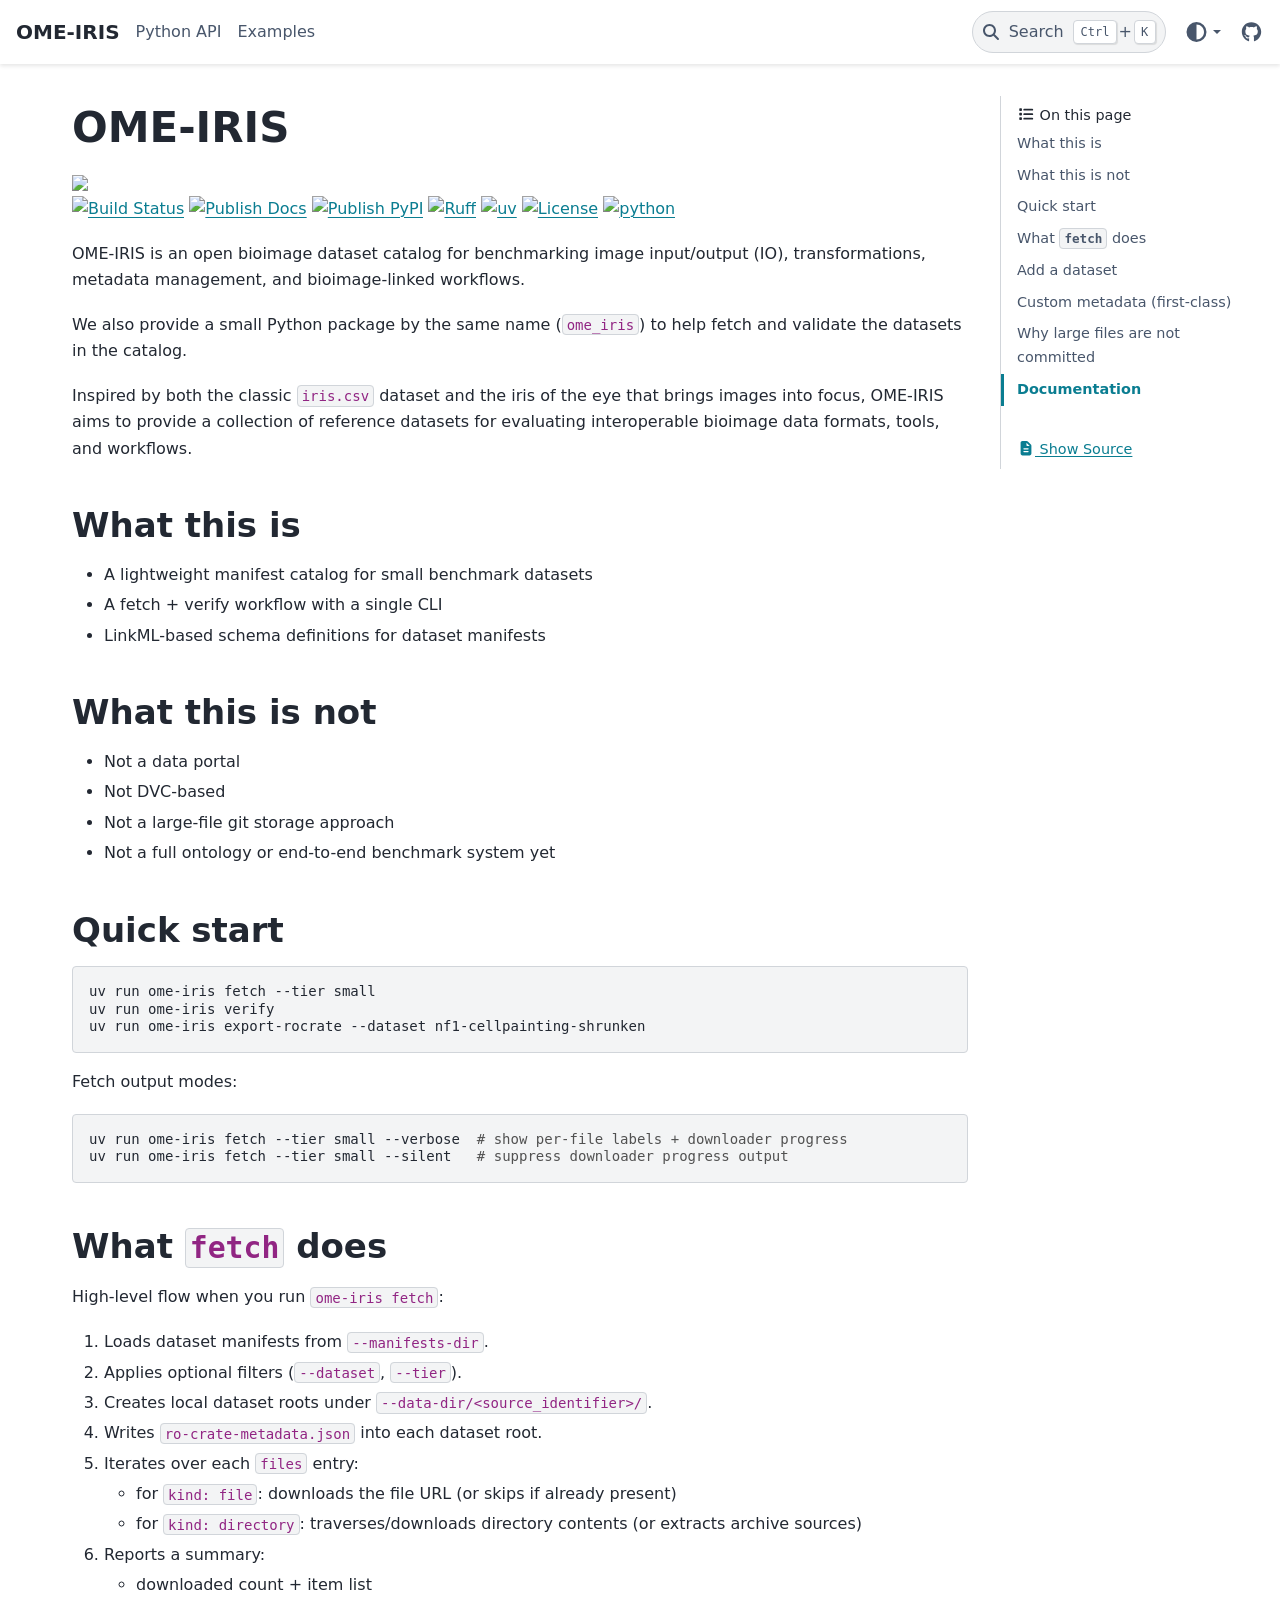
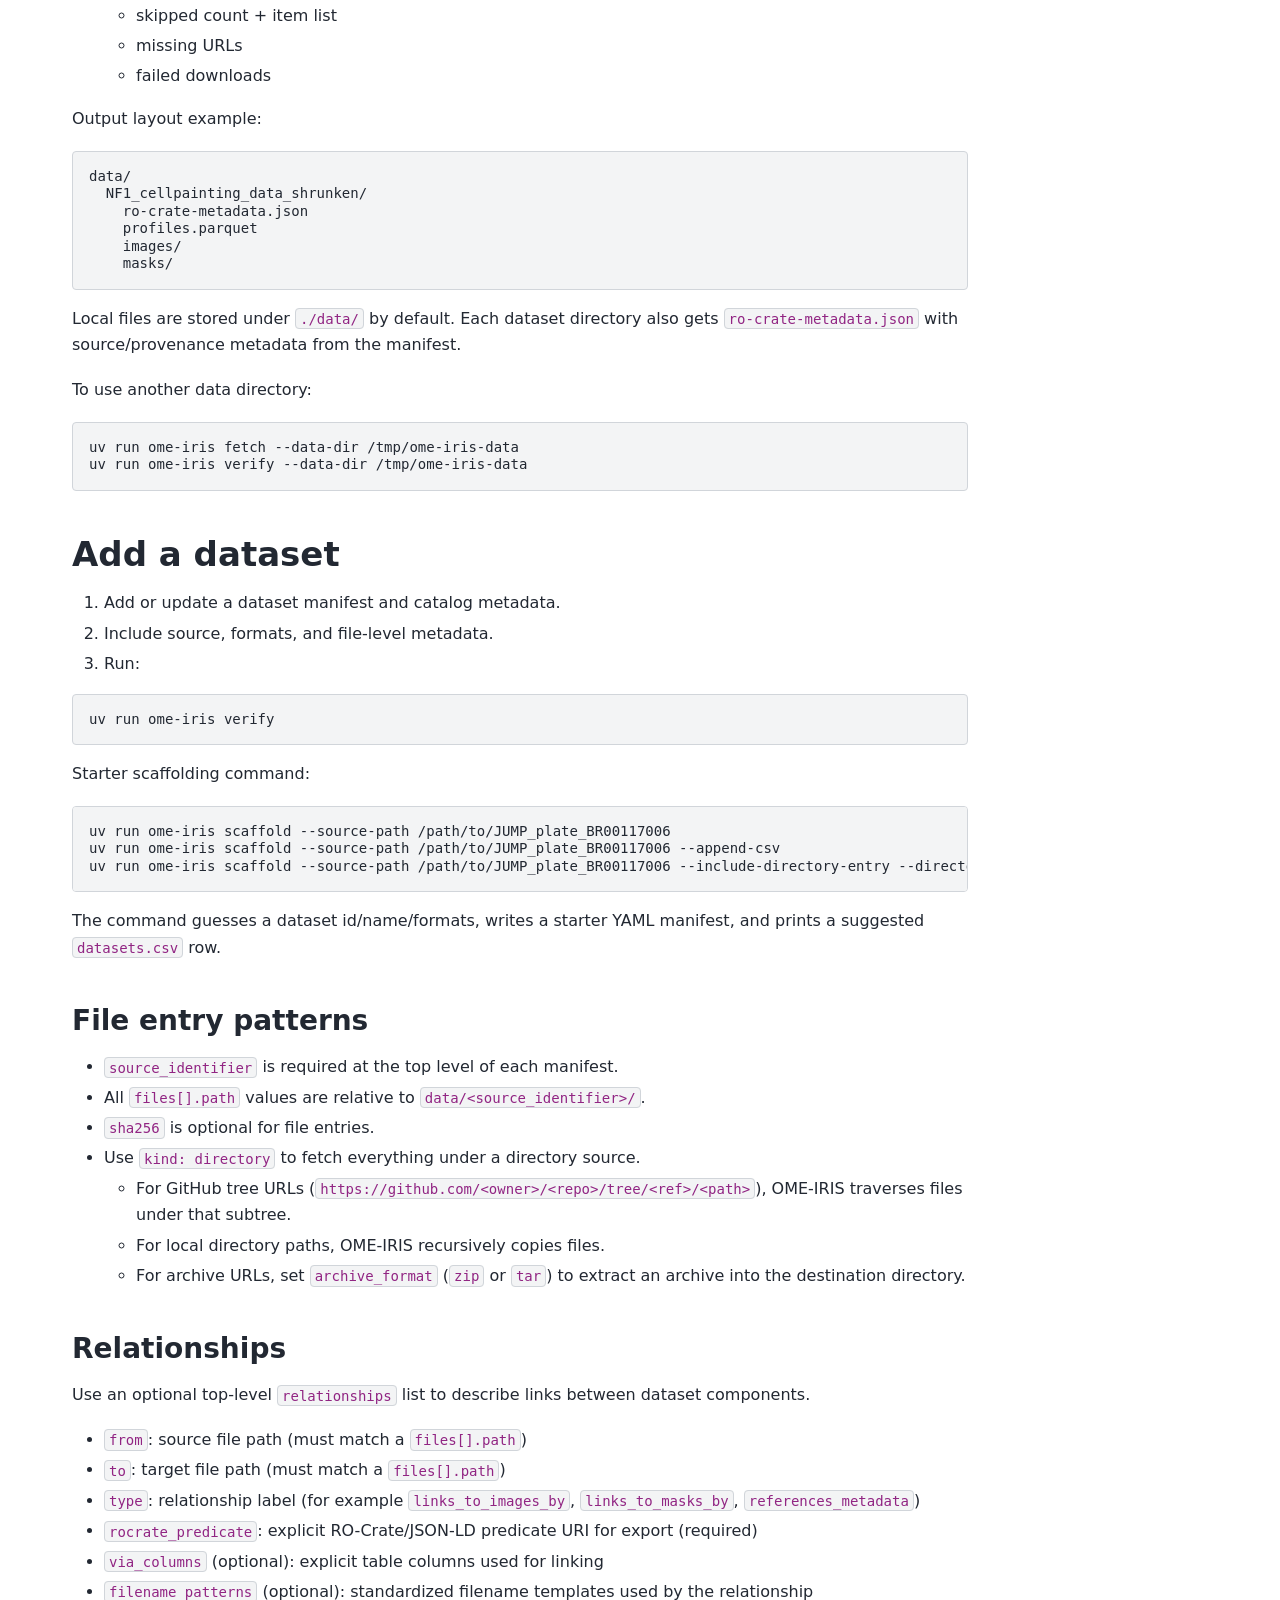
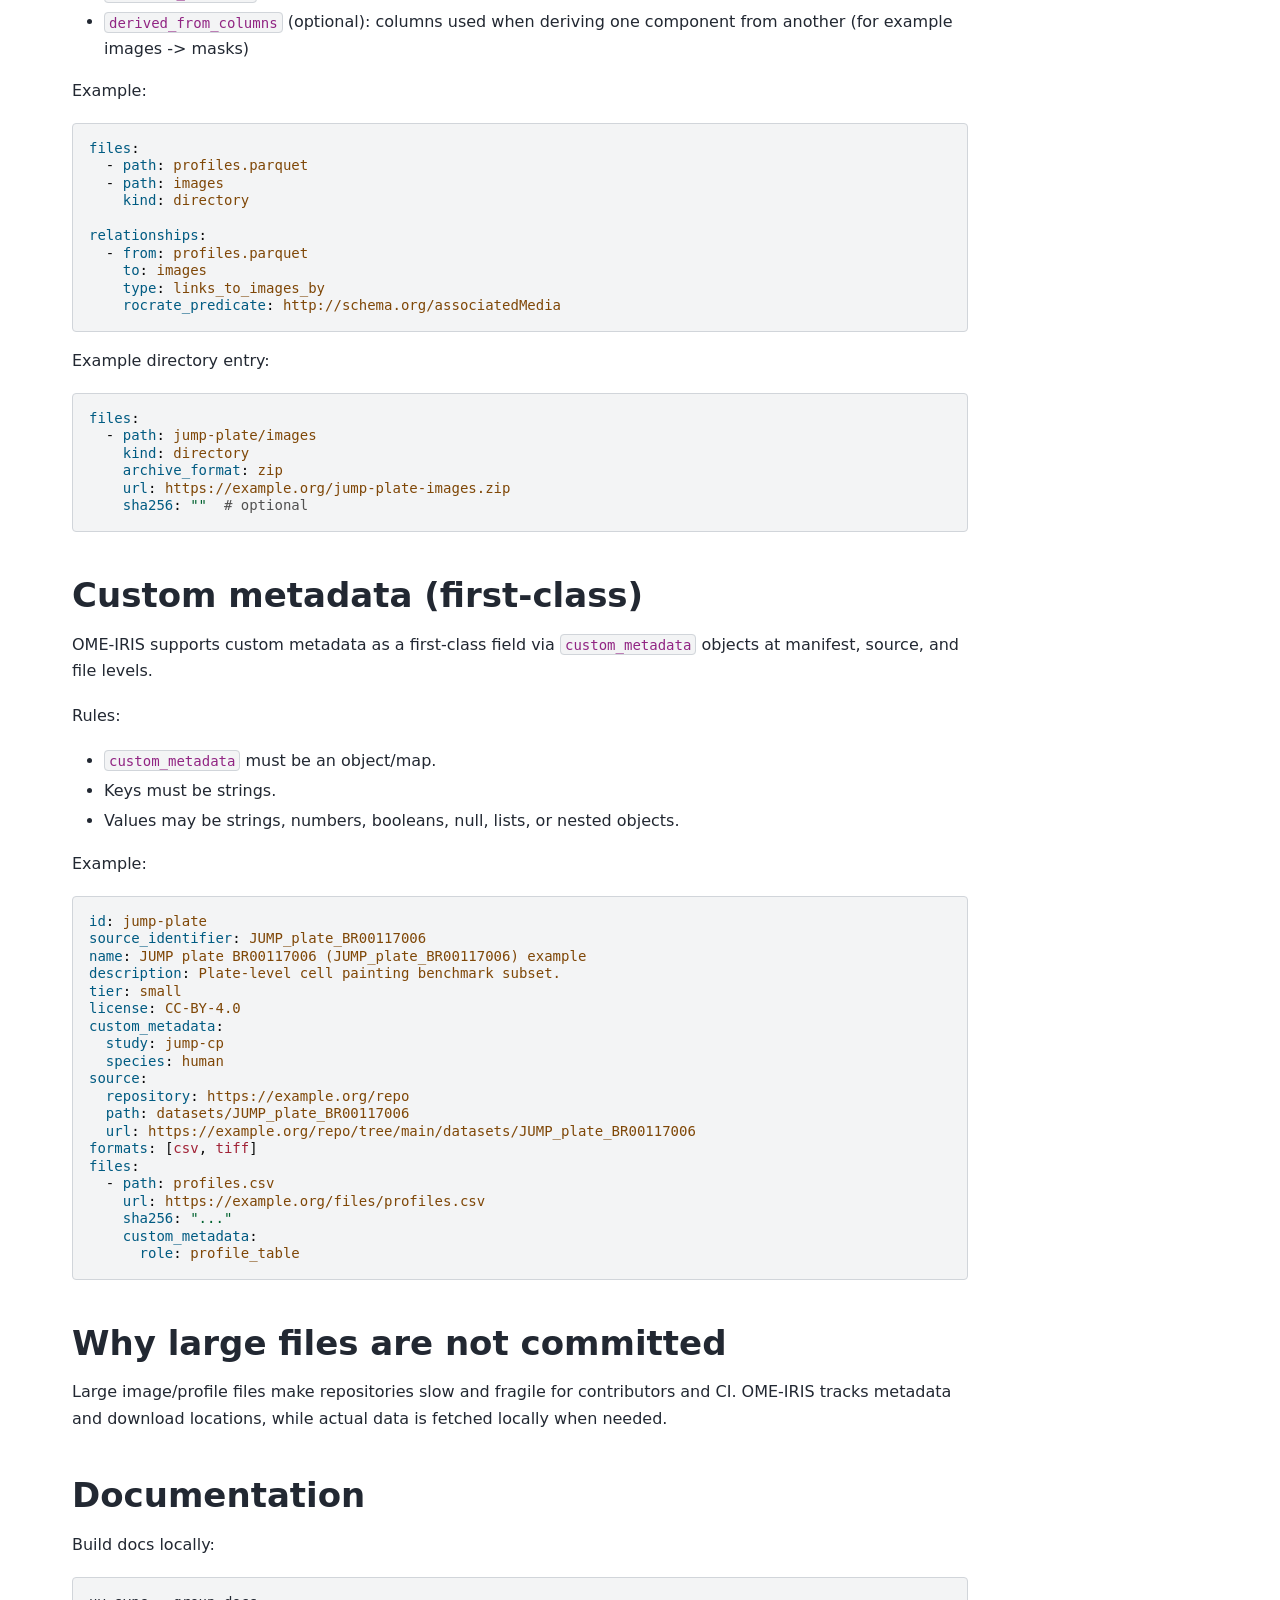
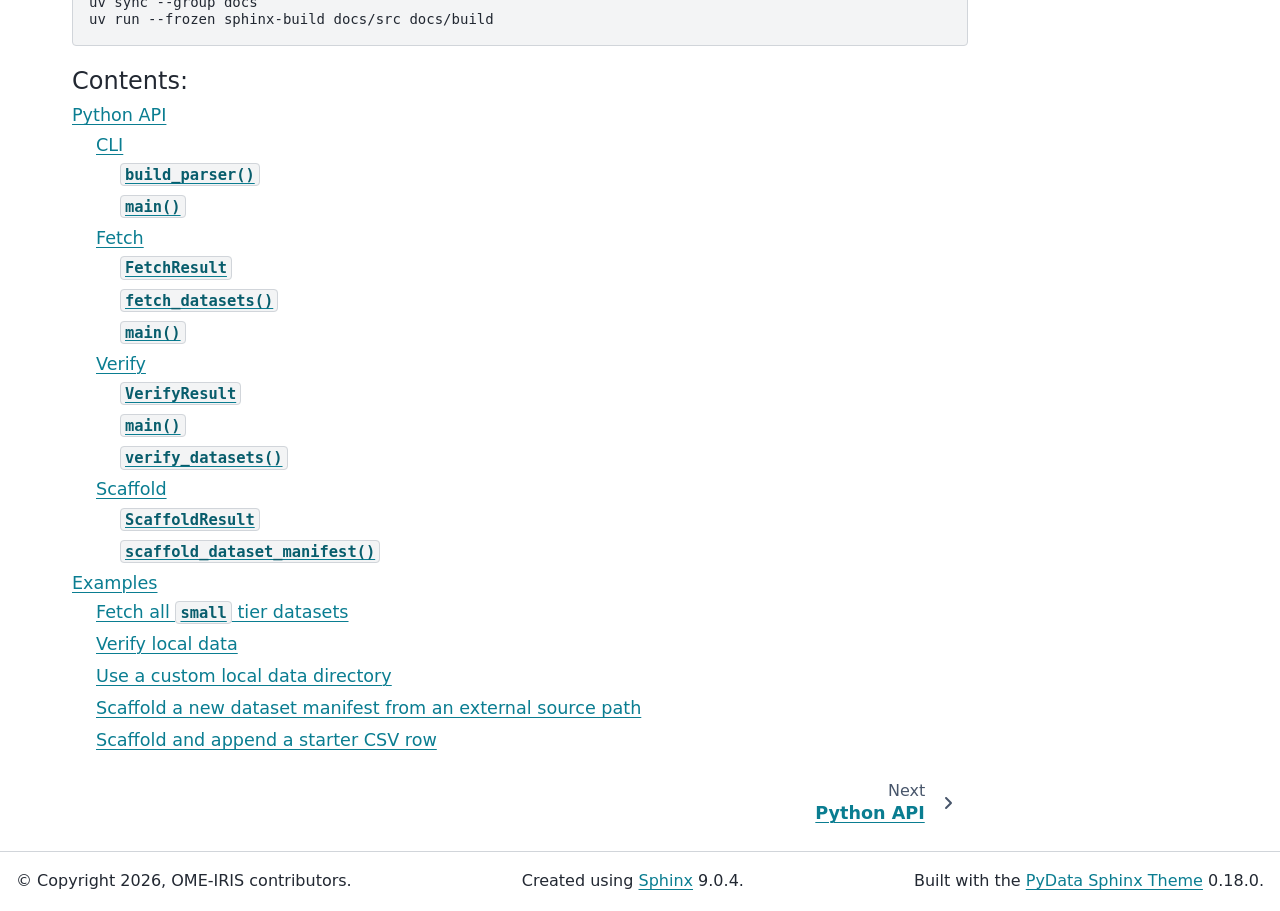
==== commit b707b231: "Deploying to pages from @ d33bs/OME-IRIS@4ff2769a3c14898290f771e677e96d07de6af6a6 🚀" ====
--- a/index.html
+++ b/index.html
@@ -337,8 +337,9 @@
 <a class="reference external" href="https://github.com/astral-sh/uv"><img alt="uv" src="https://img.shields.io/endpoint?url=https://raw.githubusercontent.com/astral-sh/uv/main/assets/badge/v0.json" /></a>
 <a class="reference external" href="https://github.com/d33bs/OME-IRIS/blob/main/LICENSE"><img alt="License" src="https://img.shields.io/github/license/d33bs/OME-IRIS" /></a>
 <a class="reference external" href="https://www.python.org/downloads/"><img alt="python" src="https://img.shields.io/badge/python-3.11%2B-blue.svg" /></a></p>
-<p>OME-IRIS is a tiny open bioimage dataset catalog for benchmarking image IO, masks, metadata, and image-linked profile workflows.</p>
-<p>Think of it as IRIS.csv, but for bioimaging and adjacent data workflows.</p>
+<p>OME-IRIS is an open bioimage dataset catalog for benchmarking image input/output (IO), transformations, metadata management, and bioimage-linked workflows.</p>
+<p>We also provide a small Python package by the same name (<code class="docutils literal notranslate"><span class="pre">ome_iris</span></code>) to help fetch and validate the datasets in the catalog.</p>
+<p>Inspired by both the classic <code class="docutils literal notranslate"><span class="pre">iris.csv</span></code> dataset and the iris of the eye that brings images into focus, OME-IRIS aims to provide a collection of reference datasets for evaluating interoperable bioimage data formats, tools, and workflows.</p>
 <section id="what-this-is">
 <h2>What this is<a class="headerlink" href="#what-this-is" title="Link to this heading">#</a></h2>
 <ul class="simple">
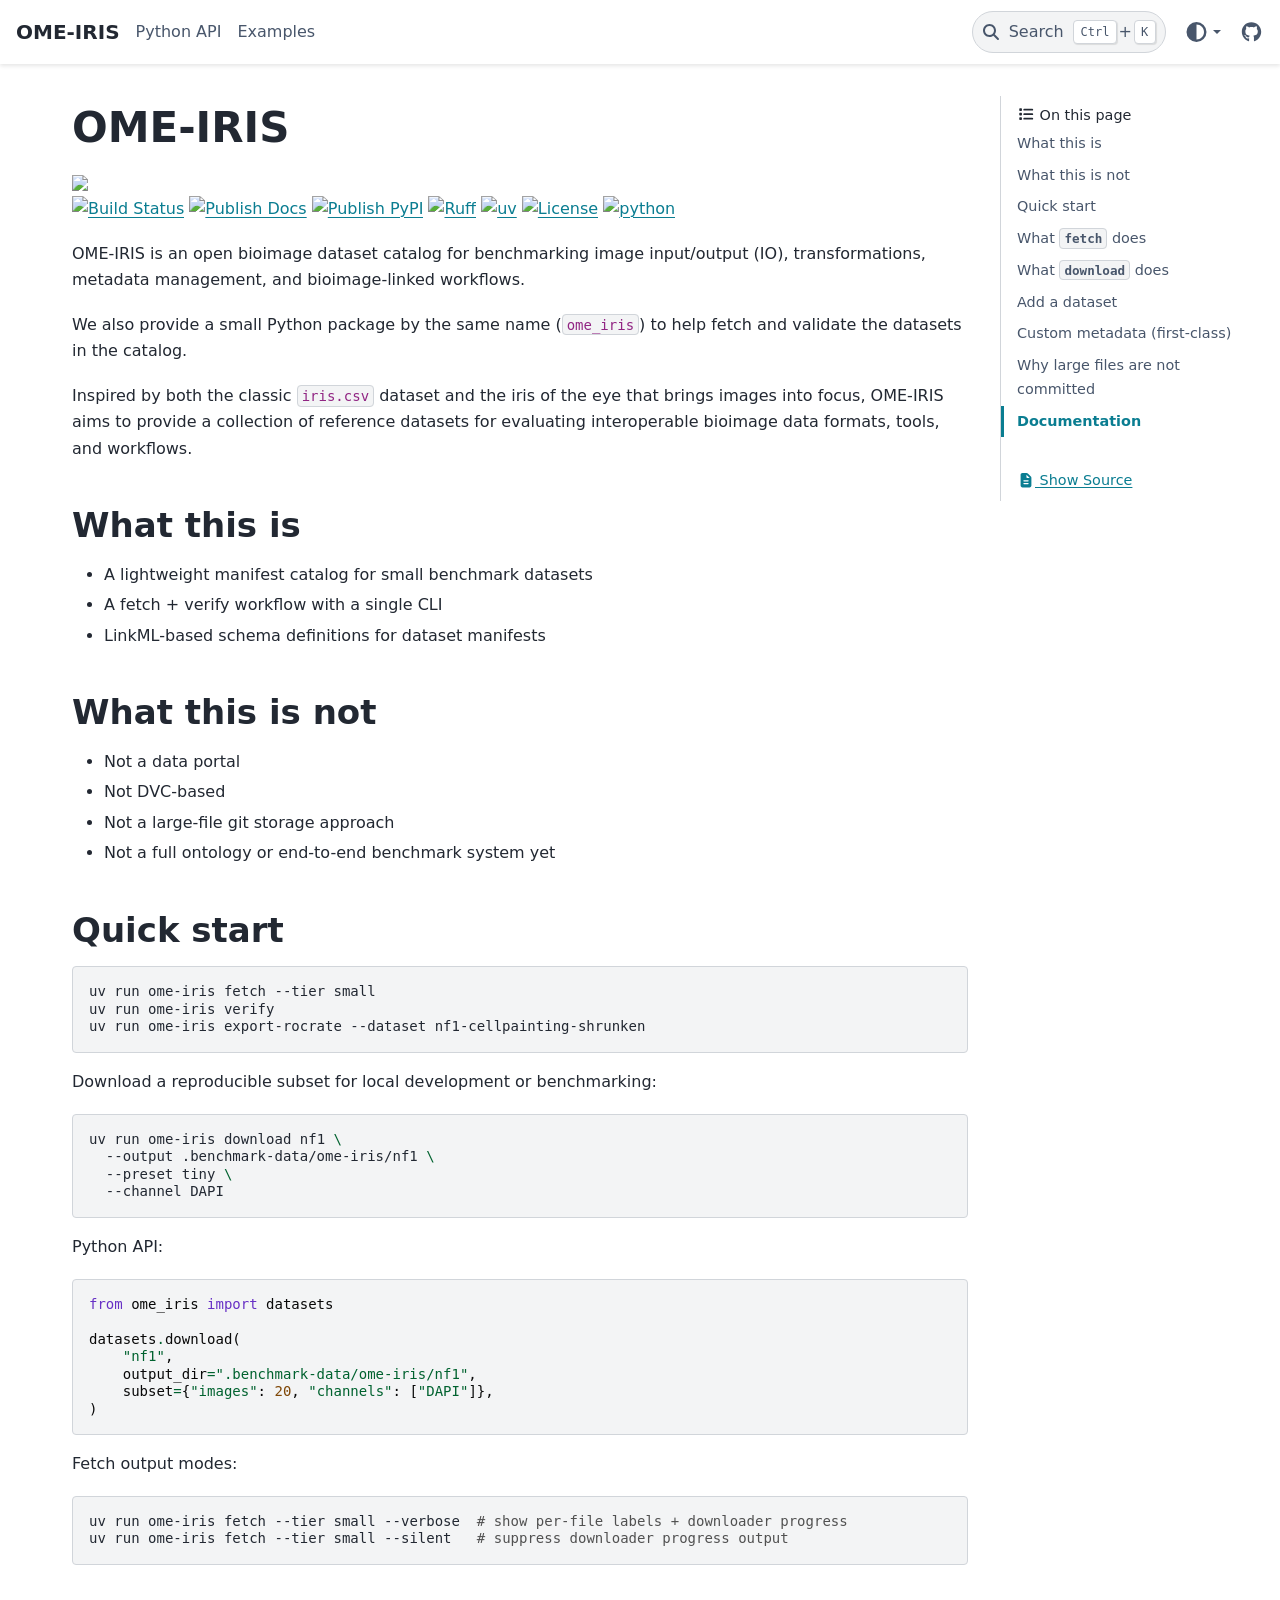
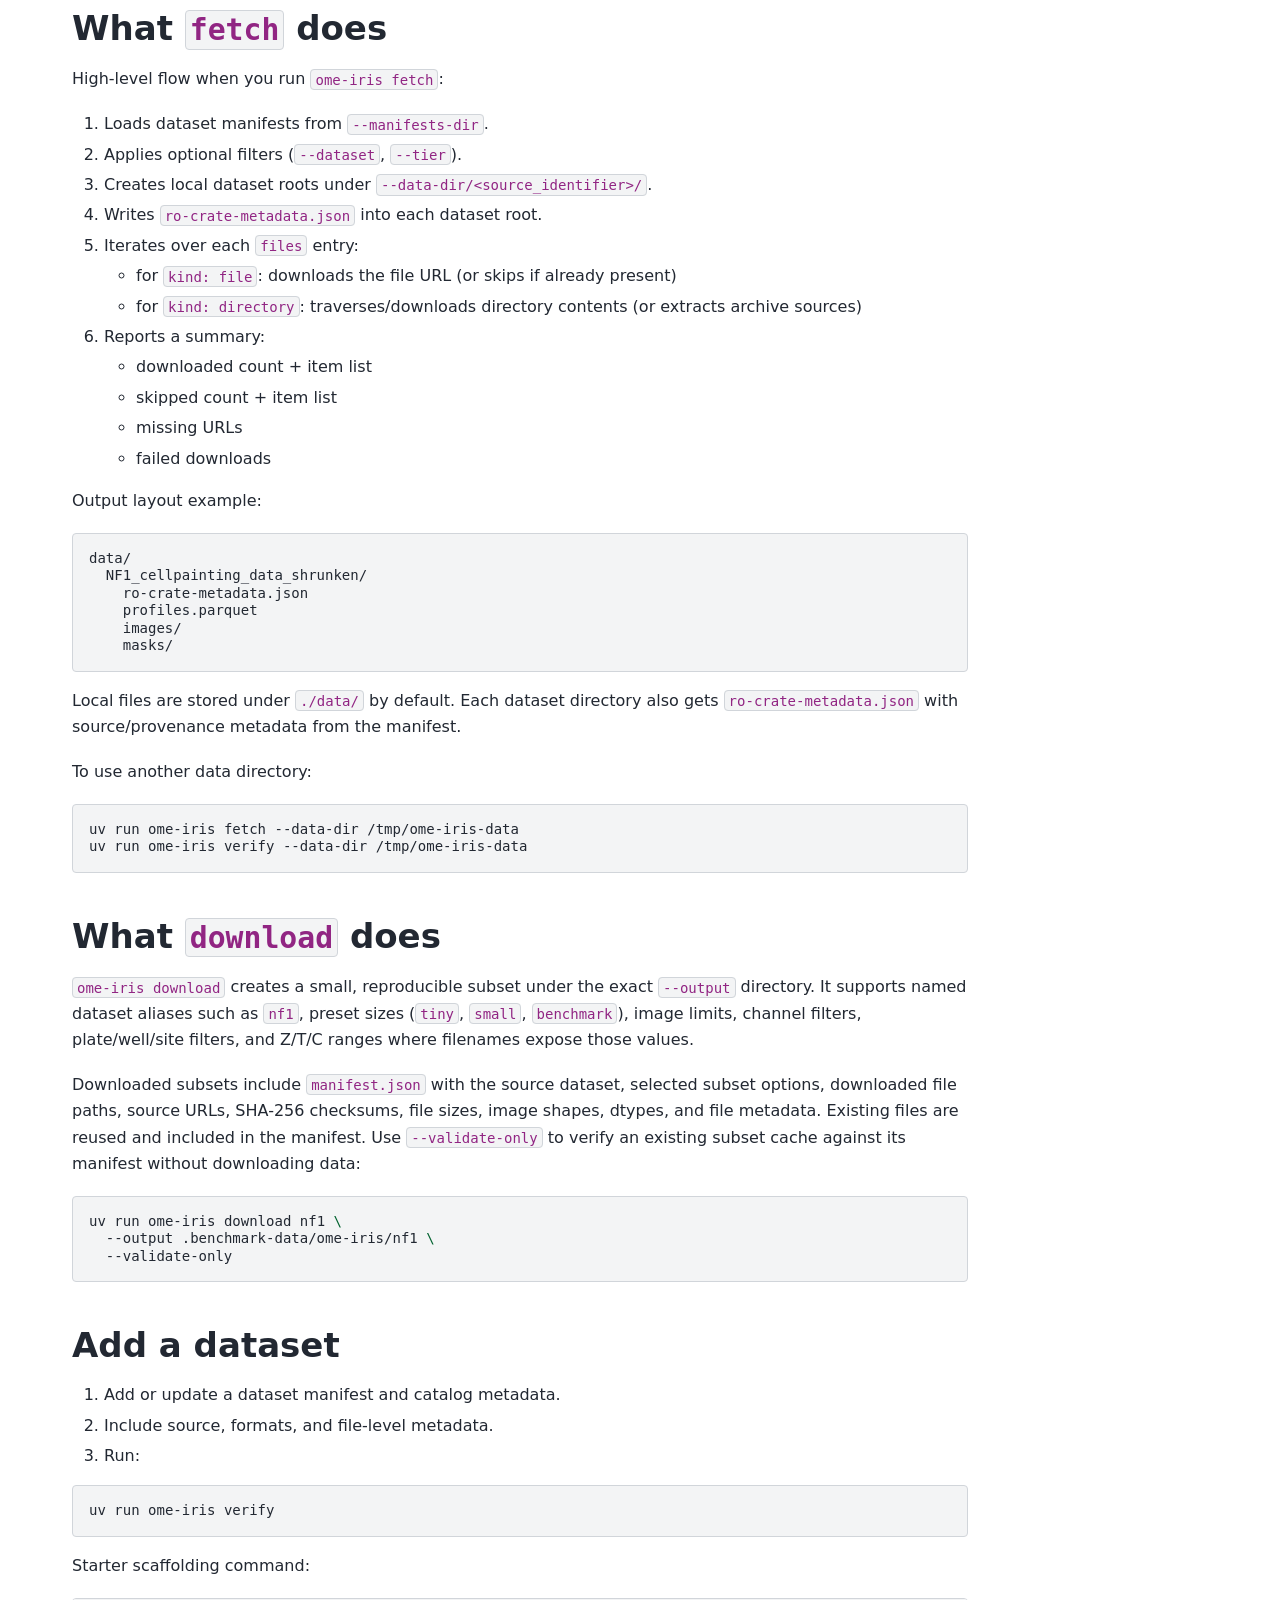
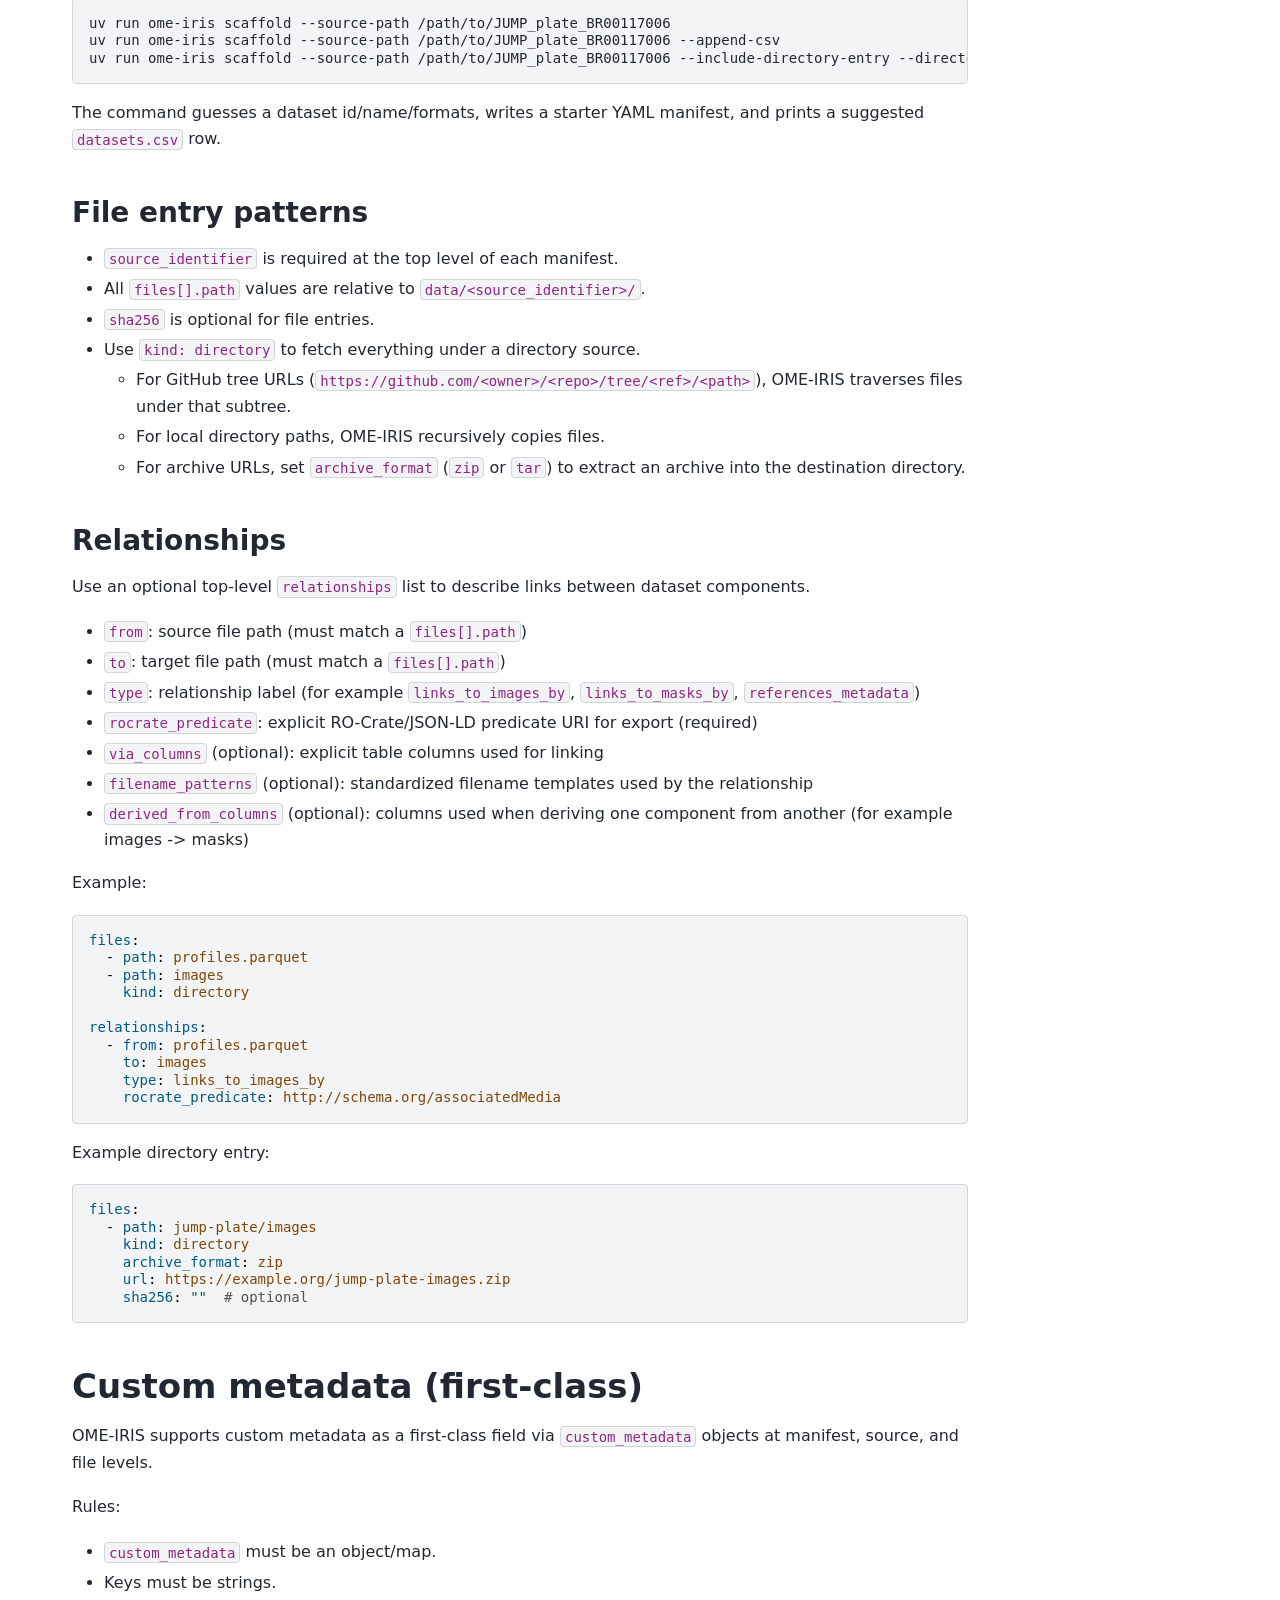
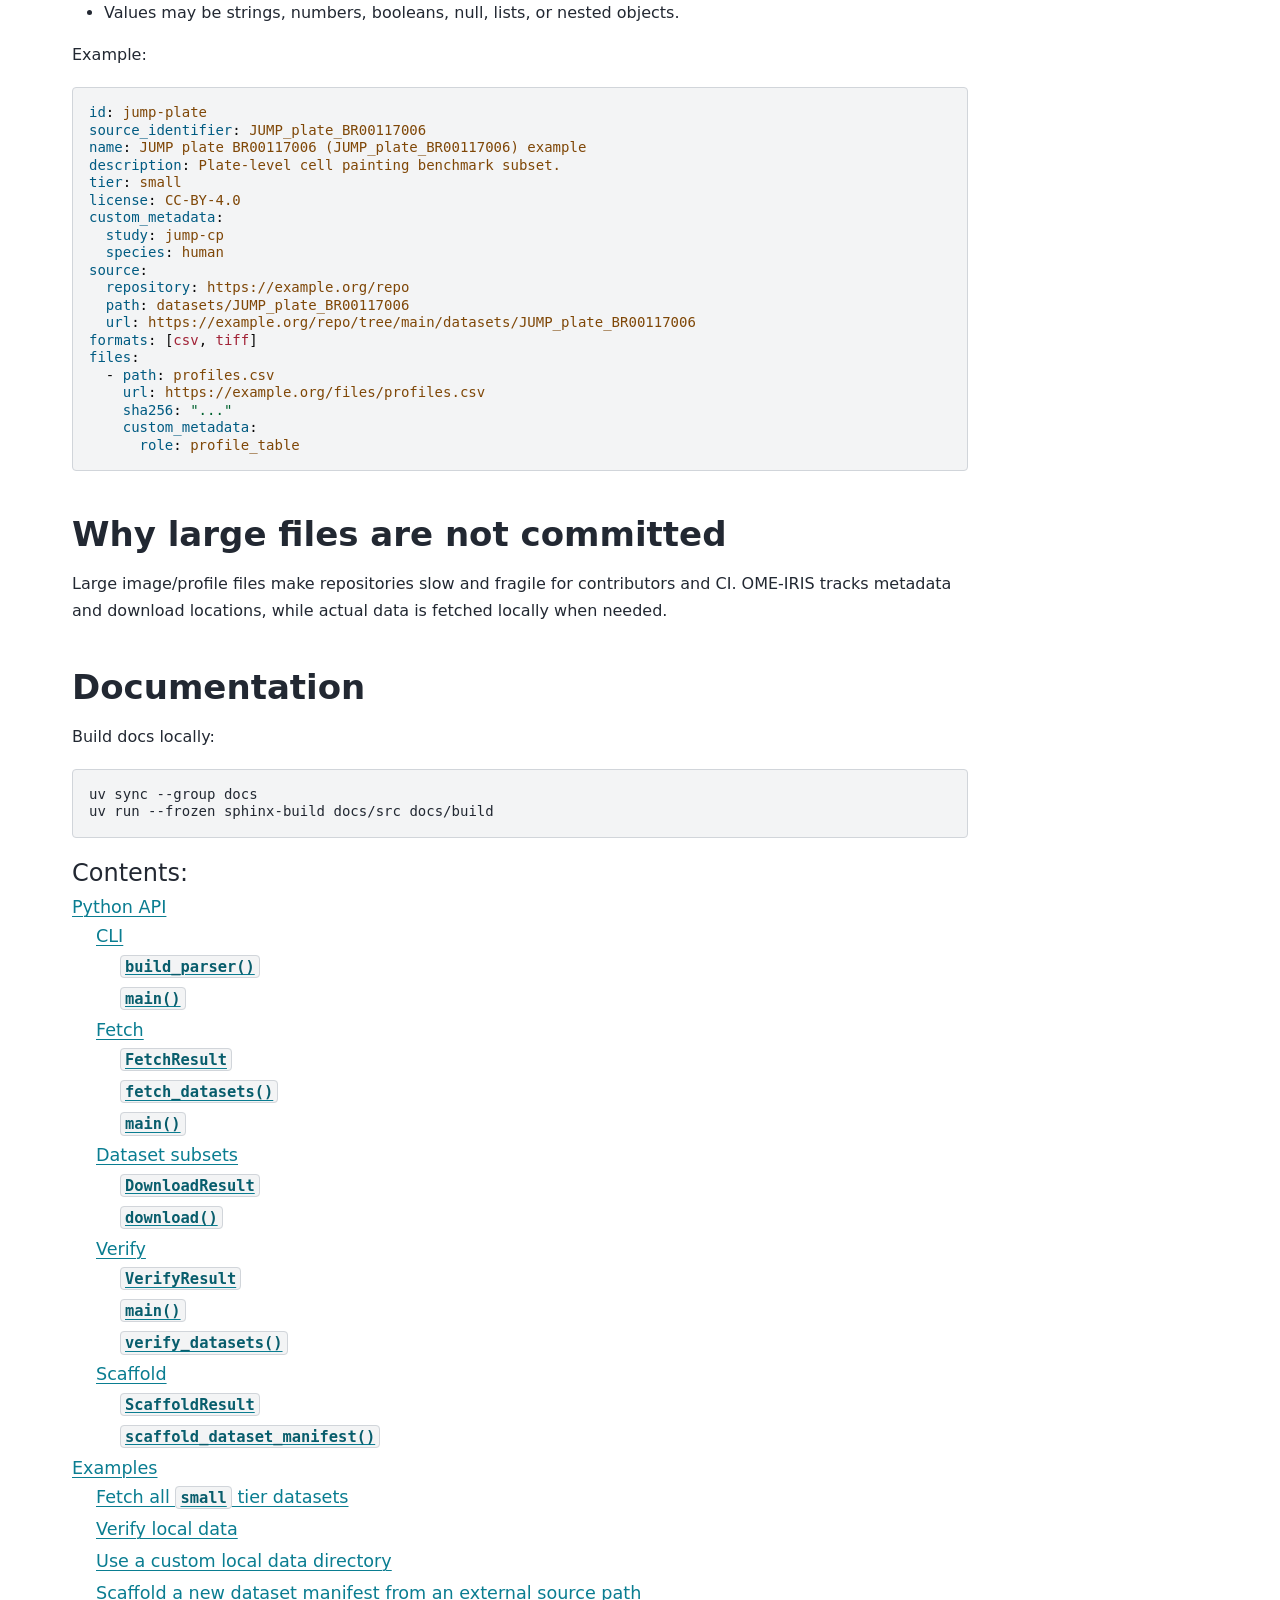
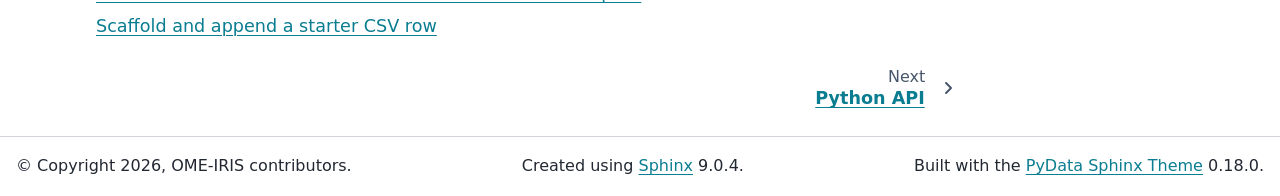
==== commit 22d1997f: "Deploying to pages from @ d33bs/OME-IRIS@93fb3ff248d1e96f770ae50573d32c45cdc11583 🚀" ====
--- a/index.html
+++ b/index.html
@@ -332,7 +332,7 @@
 <img width="300" src="https://raw.githubusercontent.com/d33bs/OME-IRIS/main/docs/src/_static/ome-iris-logo.png?raw=true">
 <p><a class="reference external" href="https://github.com/d33bs/OME-IRIS/actions/workflows/run-tests.yml?query=branch%3Amain"><img alt="Build Status" src="https://github.com/d33bs/OME-IRIS/actions/workflows/run-tests.yml/badge.svg?branch=main" /></a>
 <a class="reference external" href="https://github.com/d33bs/OME-IRIS/actions/workflows/publish-docs.yml?query=branch%3Amain"><img alt="Publish Docs" src="https://github.com/d33bs/OME-IRIS/actions/workflows/publish-docs.yml/badge.svg?branch=main" /></a>
-<a class="reference external" href="https://github.com/d33bs/OME-IRIS/actions/workflows/publish-pypi.yml?query=branch%3Amain"><img alt="Publish PyPI" src="https://github.com/d33bs/OME-IRIS/actions/workflows/publish-pypi.yml/badge.svg?branch=main" /></a>
+<a class="reference external" href="https://github.com/d33bs/OME-IRIS/actions/workflows/publish-pypi.yml"><img alt="Publish PyPI" src="https://github.com/d33bs/OME-IRIS/actions/workflows/publish-pypi.yml/badge.svg" /></a>
 <a class="reference external" href="https://github.com/astral-sh/ruff"><img alt="Ruff" src="https://img.shields.io/endpoint?url=https://raw.githubusercontent.com/astral-sh/ruff/main/assets/badge/v2.json" /></a>
 <a class="reference external" href="https://github.com/astral-sh/uv"><img alt="uv" src="https://img.shields.io/endpoint?url=https://raw.githubusercontent.com/astral-sh/uv/main/assets/badge/v0.json" /></a>
 <a class="reference external" href="https://github.com/d33bs/OME-IRIS/blob/main/LICENSE"><img alt="License" src="https://img.shields.io/github/license/d33bs/OME-IRIS" /></a>
@@ -364,6 +364,23 @@
 uv<span class="w"> </span>run<span class="w"> </span>ome-iris<span class="w"> </span>export-rocrate<span class="w"> </span>--dataset<span class="w"> </span>nf1-cellpainting-shrunken
 </pre></div>
 </div>
+<p>Download a reproducible subset for local development or benchmarking:</p>
+<div class="highlight-bash notranslate"><div class="highlight"><pre><span></span>uv<span class="w"> </span>run<span class="w"> </span>ome-iris<span class="w"> </span>download<span class="w"> </span>nf1<span class="w"> </span><span class="se">\</span>
+<span class="w">  </span>--output<span class="w"> </span>.benchmark-data/ome-iris/nf1<span class="w"> </span><span class="se">\</span>
+<span class="w">  </span>--preset<span class="w"> </span>tiny<span class="w"> </span><span class="se">\</span>
+<span class="w">  </span>--channel<span class="w"> </span>DAPI
+</pre></div>
+</div>
+<p>Python API:</p>
+<div class="highlight-python notranslate"><div class="highlight"><pre><span></span><span class="kn">from</span><span class="w"> </span><span class="nn">ome_iris</span><span class="w"> </span><span class="kn">import</span> <span class="n">datasets</span>
+
+<span class="n">datasets</span><span class="o">.</span><span class="n">download</span><span class="p">(</span>
+    <span class="s2">&quot;nf1&quot;</span><span class="p">,</span>
+    <span class="n">output_dir</span><span class="o">=</span><span class="s2">&quot;.benchmark-data/ome-iris/nf1&quot;</span><span class="p">,</span>
+    <span class="n">subset</span><span class="o">=</span><span class="p">{</span><span class="s2">&quot;images&quot;</span><span class="p">:</span> <span class="mi">20</span><span class="p">,</span> <span class="s2">&quot;channels&quot;</span><span class="p">:</span> <span class="p">[</span><span class="s2">&quot;DAPI&quot;</span><span class="p">]},</span>
+<span class="p">)</span>
+</pre></div>
+</div>
 <p>Fetch output modes:</p>
 <div class="highlight-bash notranslate"><div class="highlight"><pre><span></span>uv<span class="w"> </span>run<span class="w"> </span>ome-iris<span class="w"> </span>fetch<span class="w"> </span>--tier<span class="w"> </span>small<span class="w"> </span>--verbose<span class="w">  </span><span class="c1"># show per-file labels + downloader progress</span>
 uv<span class="w"> </span>run<span class="w"> </span>ome-iris<span class="w"> </span>fetch<span class="w"> </span>--tier<span class="w"> </span>small<span class="w"> </span>--silent<span class="w">   </span><span class="c1"># suppress downloader progress output</span>
@@ -407,6 +424,23 @@
 <p>To use another data directory:</p>
 <div class="highlight-bash notranslate"><div class="highlight"><pre><span></span>uv<span class="w"> </span>run<span class="w"> </span>ome-iris<span class="w"> </span>fetch<span class="w"> </span>--data-dir<span class="w"> </span>/tmp/ome-iris-data
 uv<span class="w"> </span>run<span class="w"> </span>ome-iris<span class="w"> </span>verify<span class="w"> </span>--data-dir<span class="w"> </span>/tmp/ome-iris-data
+</pre></div>
+</div>
+</section>
+<section id="what-download-does">
+<h2>What <code class="docutils literal notranslate"><span class="pre">download</span></code> does<a class="headerlink" href="#what-download-does" title="Link to this heading">#</a></h2>
+<p><code class="docutils literal notranslate"><span class="pre">ome-iris</span> <span class="pre">download</span></code> creates a small, reproducible subset under the exact <code class="docutils literal notranslate"><span class="pre">--output</span></code>
+directory. It supports named dataset aliases such as <code class="docutils literal notranslate"><span class="pre">nf1</span></code>, preset sizes
+(<code class="docutils literal notranslate"><span class="pre">tiny</span></code>, <code class="docutils literal notranslate"><span class="pre">small</span></code>, <code class="docutils literal notranslate"><span class="pre">benchmark</span></code>), image limits, channel filters, plate/well/site
+filters, and Z/T/C ranges where filenames expose those values.</p>
+<p>Downloaded subsets include <code class="docutils literal notranslate"><span class="pre">manifest.json</span></code> with the source dataset, selected
+subset options, downloaded file paths, source URLs, SHA-256 checksums, file
+sizes, image shapes, dtypes, and file metadata. Existing files are reused and
+included in the manifest. Use <code class="docutils literal notranslate"><span class="pre">--validate-only</span></code> to verify an existing subset
+cache against its manifest without downloading data:</p>
+<div class="highlight-bash notranslate"><div class="highlight"><pre><span></span>uv<span class="w"> </span>run<span class="w"> </span>ome-iris<span class="w"> </span>download<span class="w"> </span>nf1<span class="w"> </span><span class="se">\</span>
+<span class="w">  </span>--output<span class="w"> </span>.benchmark-data/ome-iris/nf1<span class="w"> </span><span class="se">\</span>
+<span class="w">  </span>--validate-only
 </pre></div>
 </div>
 </section>
@@ -537,6 +571,11 @@
 <li class="toctree-l3"><a class="reference internal" href="python-api.html#OME_IRIS.fetch.main"><code class="docutils literal notranslate"><span class="pre">main()</span></code></a></li>
 </ul>
 </li>
+<li class="toctree-l2"><a class="reference internal" href="python-api.html#module-OME_IRIS.datasets">Dataset subsets</a><ul>
+<li class="toctree-l3"><a class="reference internal" href="python-api.html#OME_IRIS.datasets.DownloadResult"><code class="docutils literal notranslate"><span class="pre">DownloadResult</span></code></a></li>
+<li class="toctree-l3"><a class="reference internal" href="python-api.html#OME_IRIS.datasets.download"><code class="docutils literal notranslate"><span class="pre">download()</span></code></a></li>
+</ul>
+</li>
 <li class="toctree-l2"><a class="reference internal" href="python-api.html#module-OME_IRIS.verify">Verify</a><ul>
 <li class="toctree-l3"><a class="reference internal" href="python-api.html#OME_IRIS.verify.VerifyResult"><code class="docutils literal notranslate"><span class="pre">VerifyResult</span></code></a></li>
 <li class="toctree-l3"><a class="reference internal" href="python-api.html#OME_IRIS.verify.main"><code class="docutils literal notranslate"><span class="pre">main()</span></code></a></li>
@@ -605,6 +644,7 @@
 <li class="toc-h2 nav-item toc-entry"><a class="reference internal nav-link" href="#what-this-is-not">What this is not</a></li>
 <li class="toc-h2 nav-item toc-entry"><a class="reference internal nav-link" href="#quick-start">Quick start</a></li>
 <li class="toc-h2 nav-item toc-entry"><a class="reference internal nav-link" href="#what-fetch-does">What <code class="docutils literal notranslate"><span class="pre">fetch</span></code> does</a></li>
+<li class="toc-h2 nav-item toc-entry"><a class="reference internal nav-link" href="#what-download-does">What <code class="docutils literal notranslate"><span class="pre">download</span></code> does</a></li>
 <li class="toc-h2 nav-item toc-entry"><a class="reference internal nav-link" href="#add-a-dataset">Add a dataset</a><ul class="nav section-nav flex-column">
 <li class="toc-h3 nav-item toc-entry"><a class="reference internal nav-link" href="#file-entry-patterns">File entry patterns</a></li>
 <li class="toc-h3 nav-item toc-entry"><a class="reference internal nav-link" href="#relationships">Relationships</a></li>
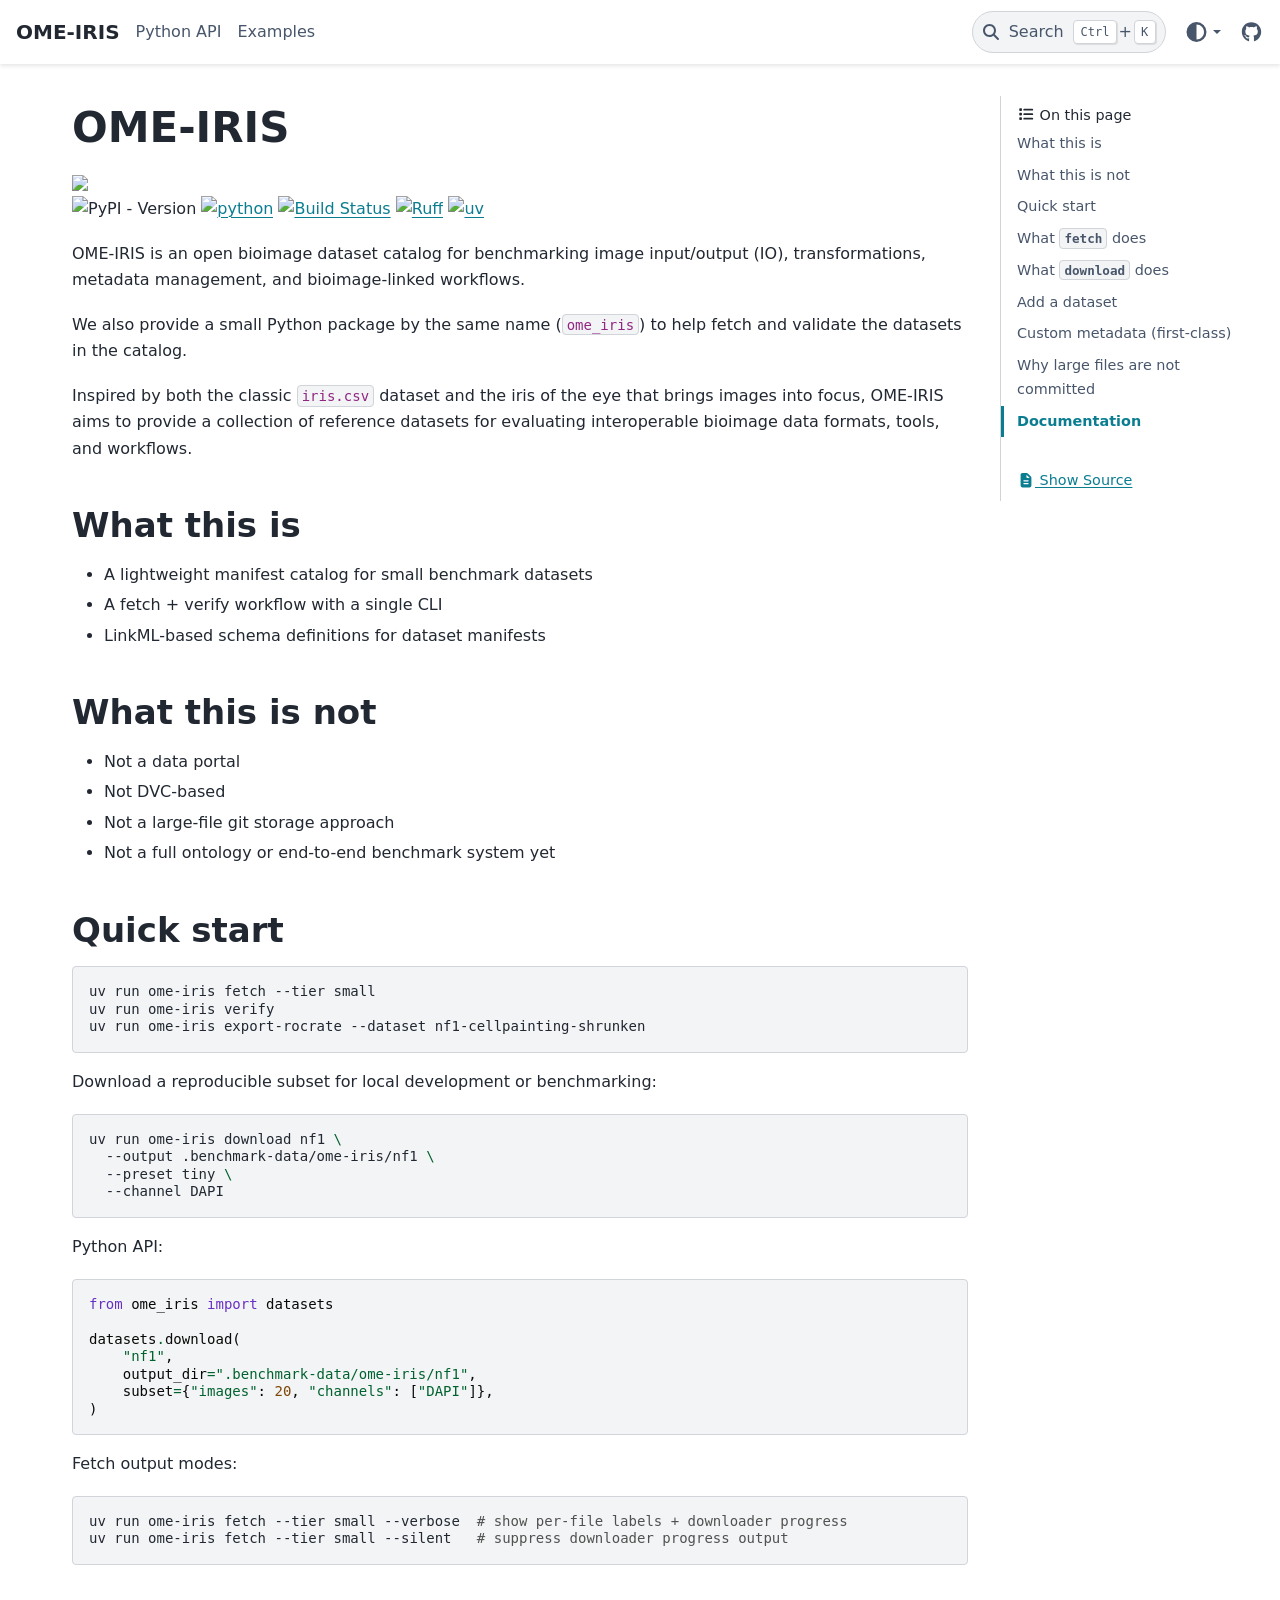
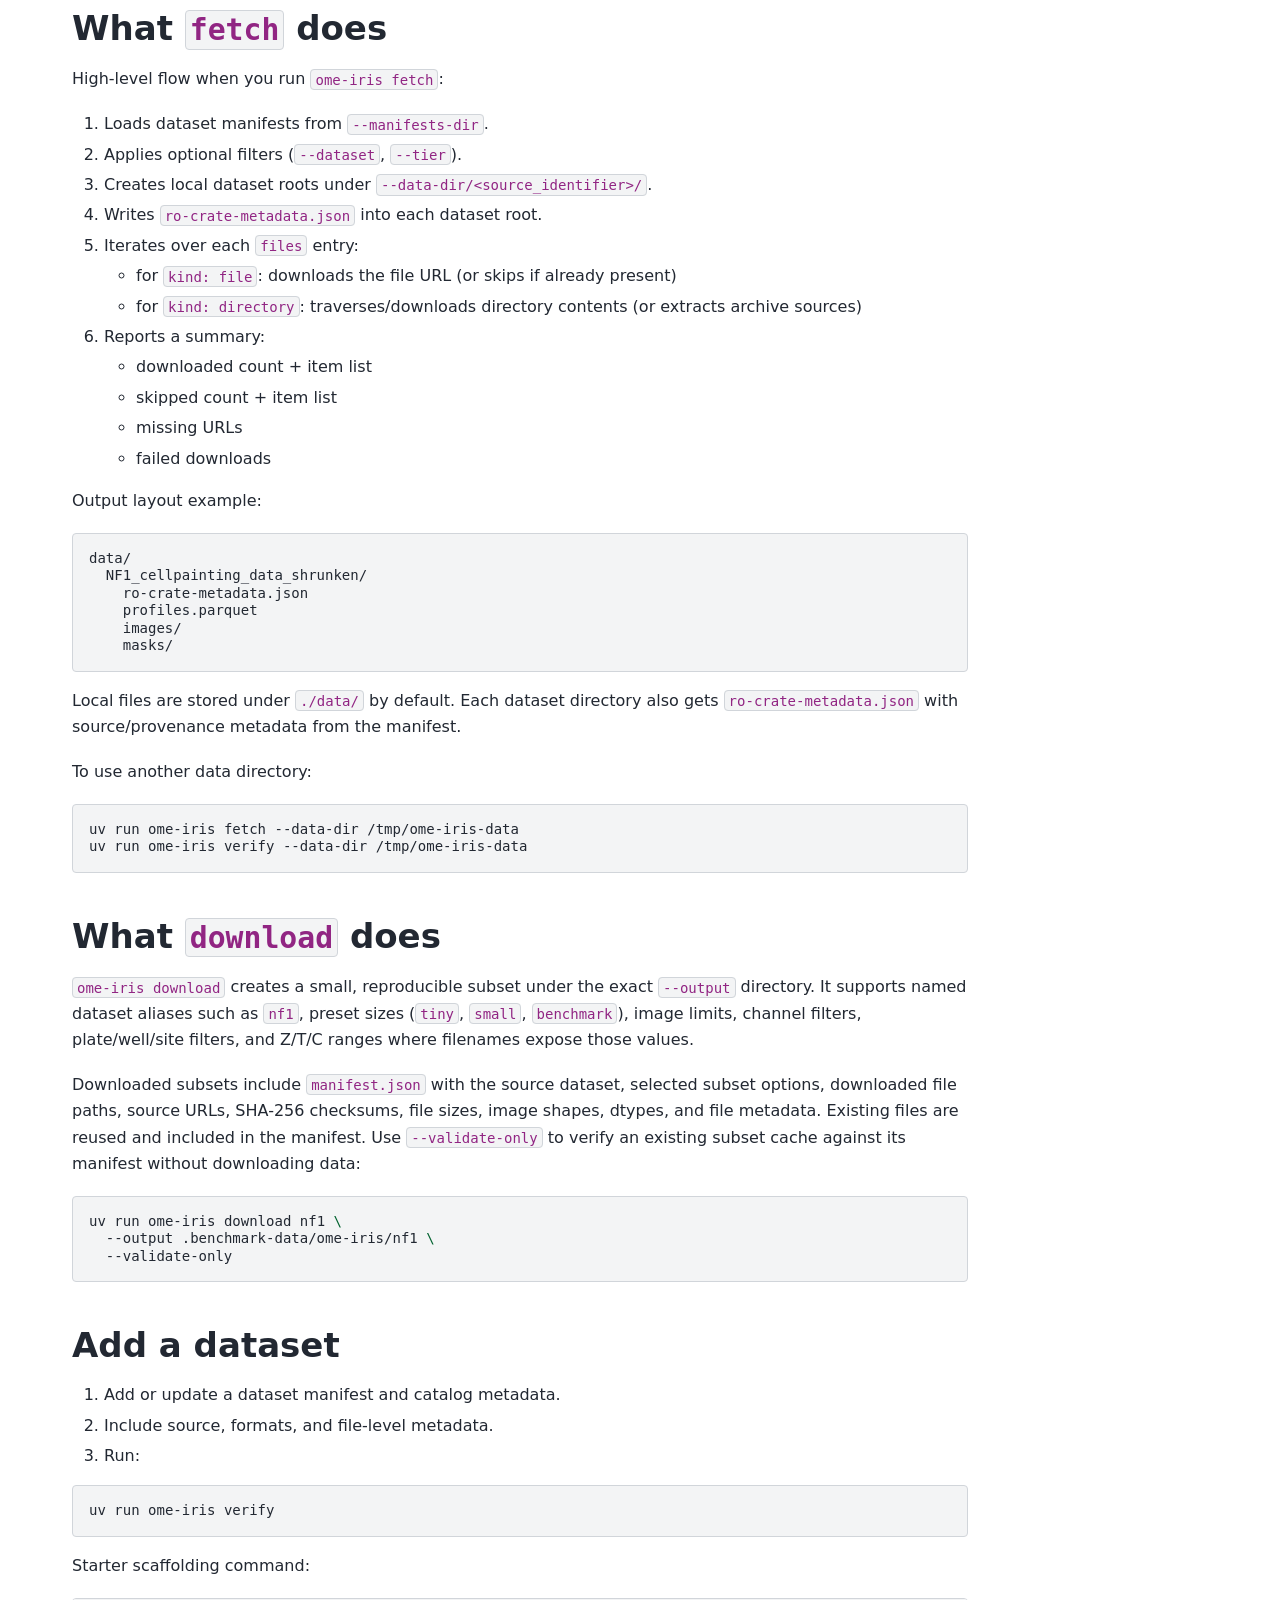
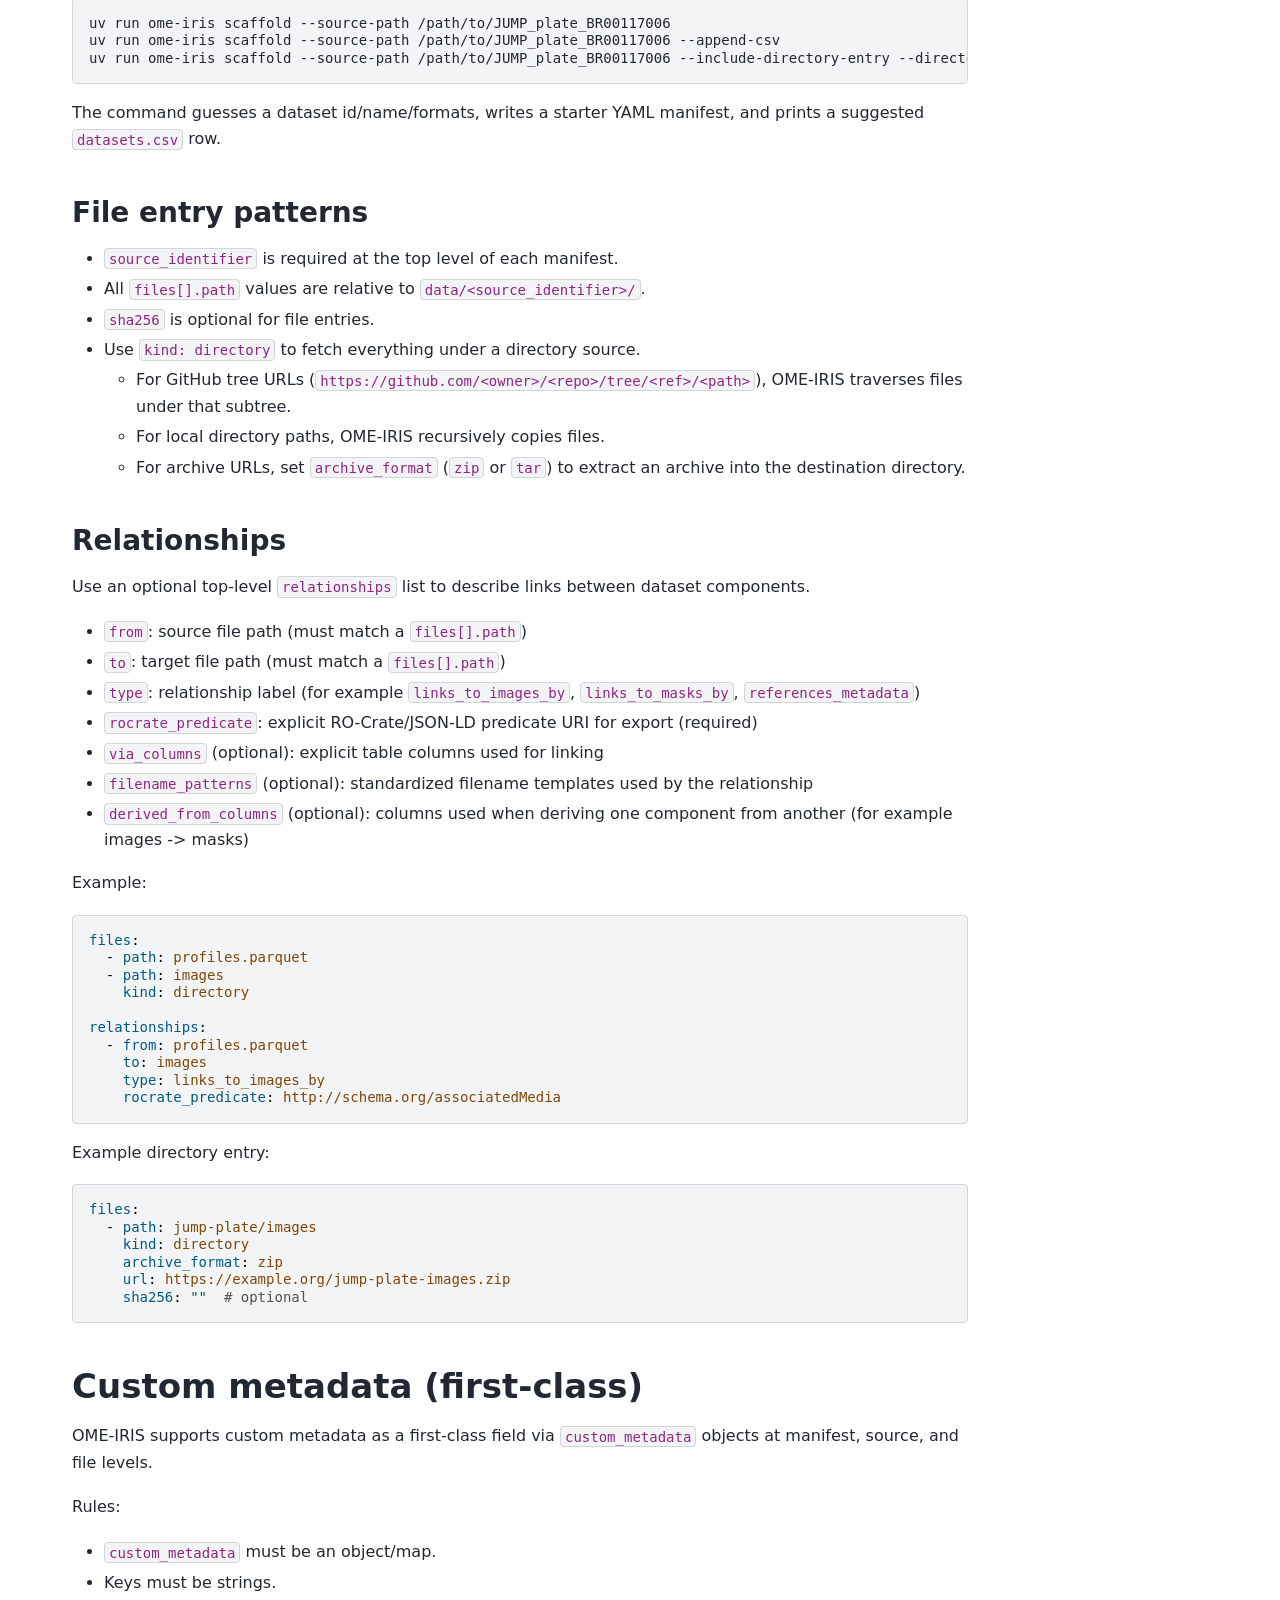
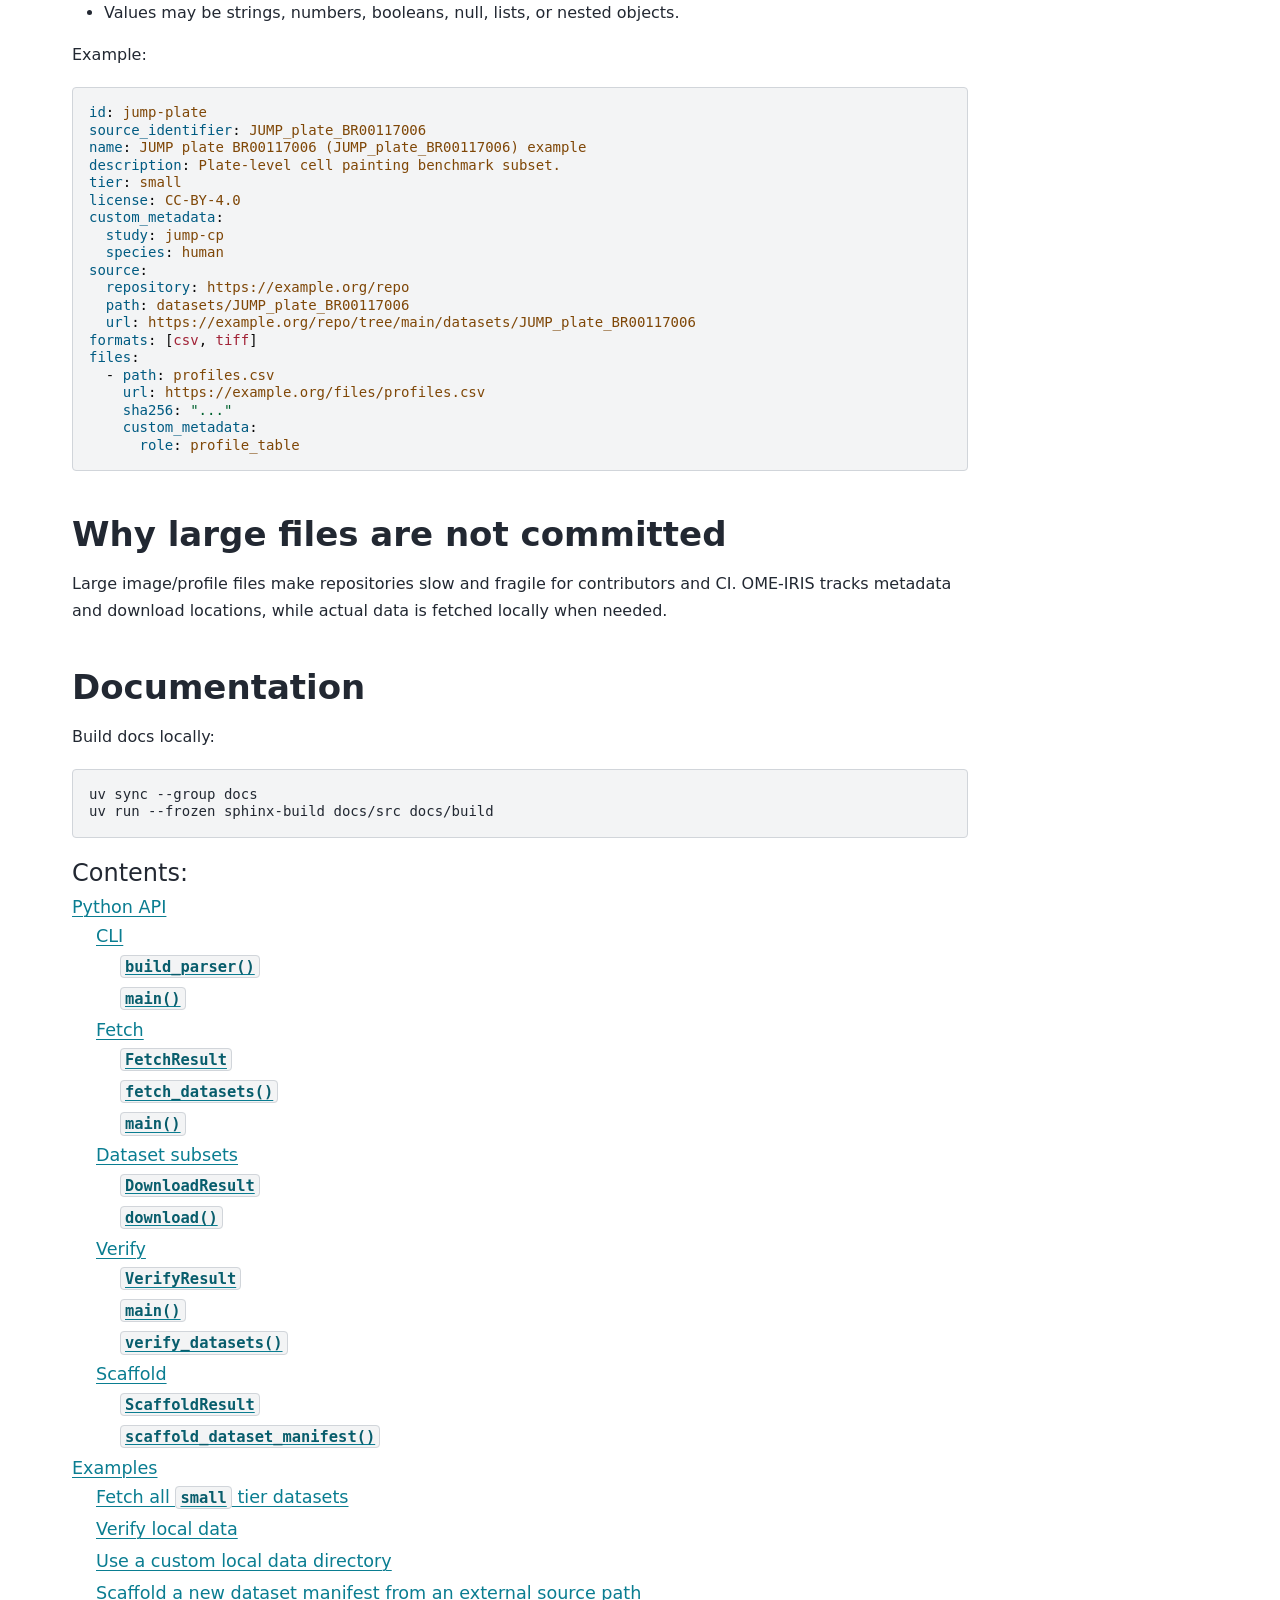
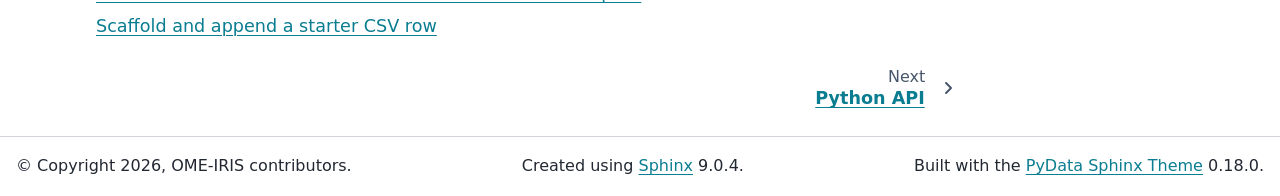
==== commit 9cb7dda5: "Deploying to pages from @ d33bs/OME-IRIS@157c5f5793ac1ecd40da30ac64ffddcdd3151444 🚀" ====
--- a/index.html
+++ b/index.html
@@ -330,13 +330,11 @@
   <section id="ome-iris">
 <h1>OME-IRIS<a class="headerlink" href="#ome-iris" title="Link to this heading">#</a></h1>
 <img width="300" src="https://raw.githubusercontent.com/d33bs/OME-IRIS/main/docs/src/_static/ome-iris-logo.png?raw=true">
-<p><a class="reference external" href="https://github.com/d33bs/OME-IRIS/actions/workflows/run-tests.yml?query=branch%3Amain"><img alt="Build Status" src="https://github.com/d33bs/OME-IRIS/actions/workflows/run-tests.yml/badge.svg?branch=main" /></a>
-<a class="reference external" href="https://github.com/d33bs/OME-IRIS/actions/workflows/publish-docs.yml?query=branch%3Amain"><img alt="Publish Docs" src="https://github.com/d33bs/OME-IRIS/actions/workflows/publish-docs.yml/badge.svg?branch=main" /></a>
-<a class="reference external" href="https://github.com/d33bs/OME-IRIS/actions/workflows/publish-pypi.yml"><img alt="Publish PyPI" src="https://github.com/d33bs/OME-IRIS/actions/workflows/publish-pypi.yml/badge.svg" /></a>
+<p><img alt="PyPI - Version" src="https://img.shields.io/pypi/v/ome-iris" />
+<a class="reference external" href="https://www.python.org/downloads/"><img alt="python" src="https://img.shields.io/badge/python-3.11%2B-blue.svg" /></a>
+<a class="reference external" href="https://github.com/d33bs/OME-IRIS/actions/workflows/run-tests.yml?query=branch%3Amain"><img alt="Build Status" src="https://github.com/d33bs/OME-IRIS/actions/workflows/run-tests.yml/badge.svg?branch=main" /></a>
 <a class="reference external" href="https://github.com/astral-sh/ruff"><img alt="Ruff" src="https://img.shields.io/endpoint?url=https://raw.githubusercontent.com/astral-sh/ruff/main/assets/badge/v2.json" /></a>
-<a class="reference external" href="https://github.com/astral-sh/uv"><img alt="uv" src="https://img.shields.io/endpoint?url=https://raw.githubusercontent.com/astral-sh/uv/main/assets/badge/v0.json" /></a>
-<a class="reference external" href="https://github.com/d33bs/OME-IRIS/blob/main/LICENSE"><img alt="License" src="https://img.shields.io/github/license/d33bs/OME-IRIS" /></a>
-<a class="reference external" href="https://www.python.org/downloads/"><img alt="python" src="https://img.shields.io/badge/python-3.11%2B-blue.svg" /></a></p>
+<a class="reference external" href="https://github.com/astral-sh/uv"><img alt="uv" src="https://img.shields.io/endpoint?url=https://raw.githubusercontent.com/astral-sh/uv/main/assets/badge/v0.json" /></a></p>
 <p>OME-IRIS is an open bioimage dataset catalog for benchmarking image input/output (IO), transformations, metadata management, and bioimage-linked workflows.</p>
 <p>We also provide a small Python package by the same name (<code class="docutils literal notranslate"><span class="pre">ome_iris</span></code>) to help fetch and validate the datasets in the catalog.</p>
 <p>Inspired by both the classic <code class="docutils literal notranslate"><span class="pre">iris.csv</span></code> dataset and the iris of the eye that brings images into focus, OME-IRIS aims to provide a collection of reference datasets for evaluating interoperable bioimage data formats, tools, and workflows.</p>
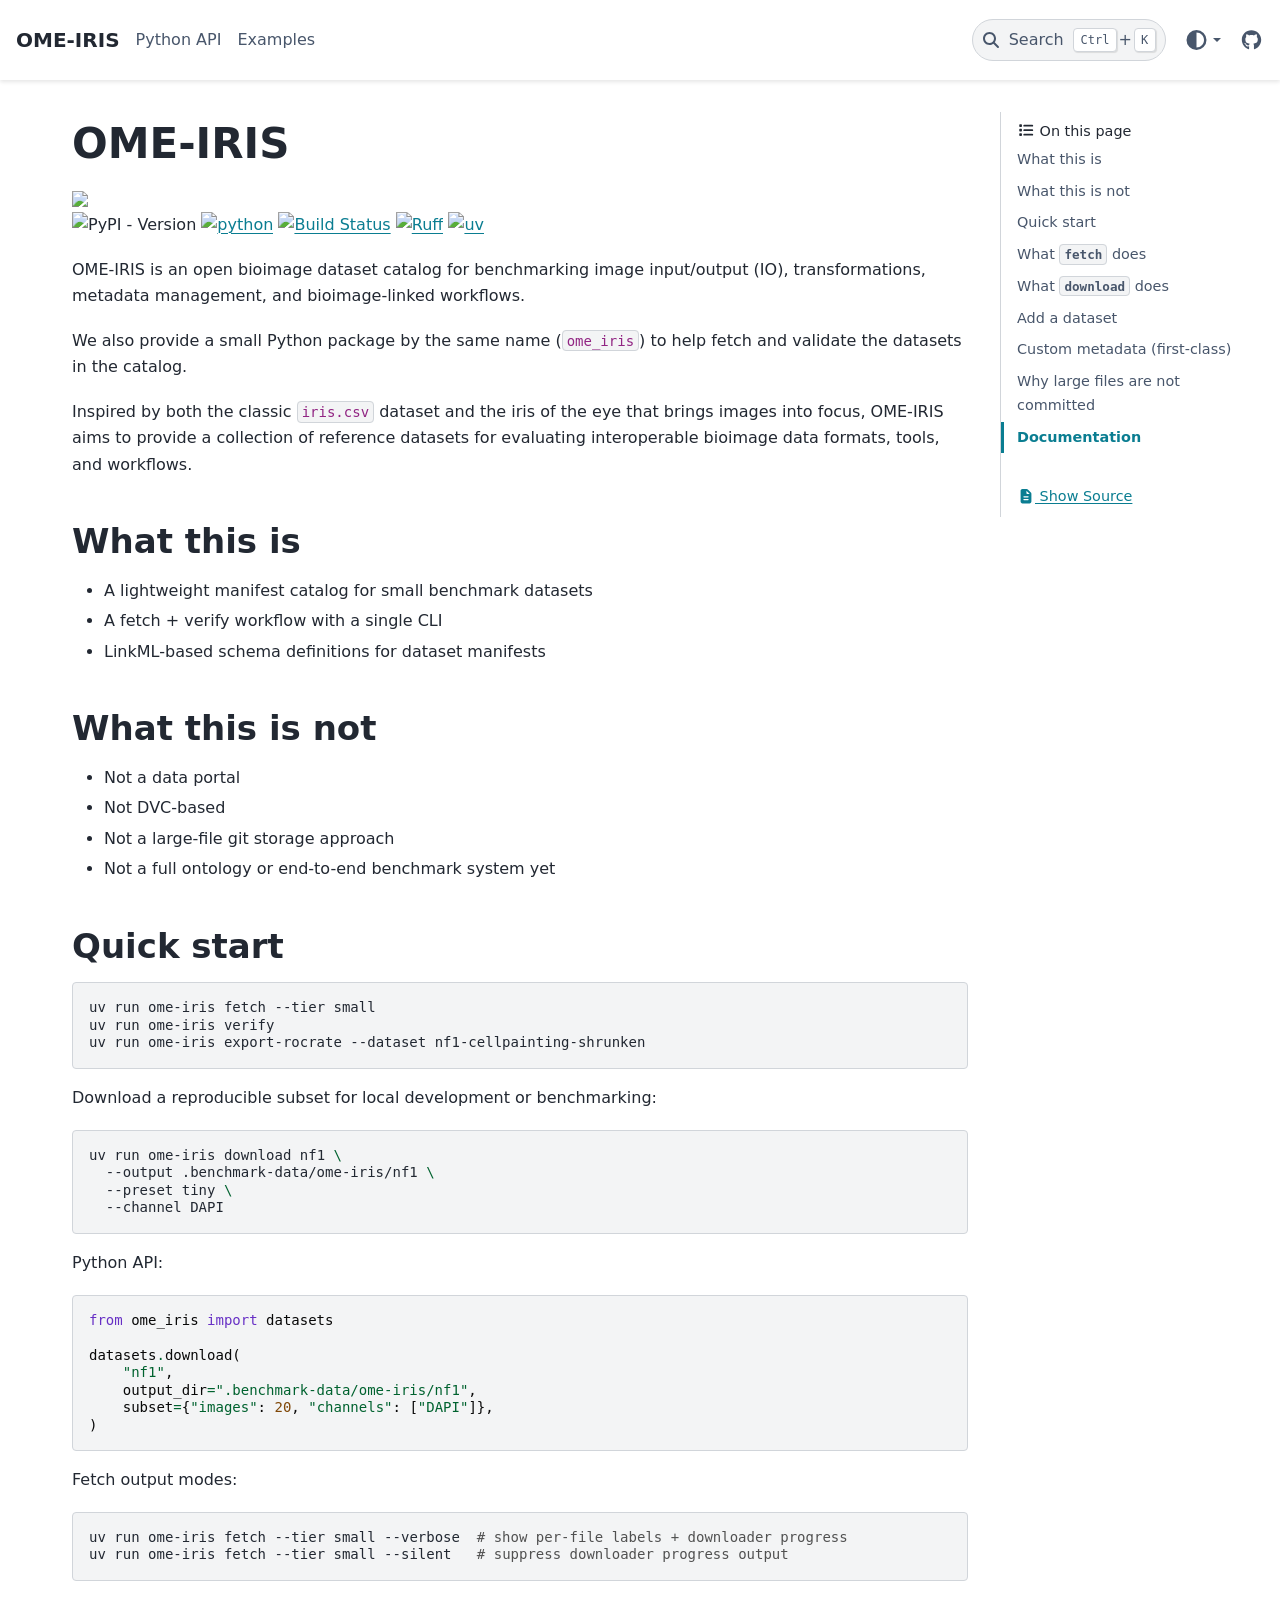
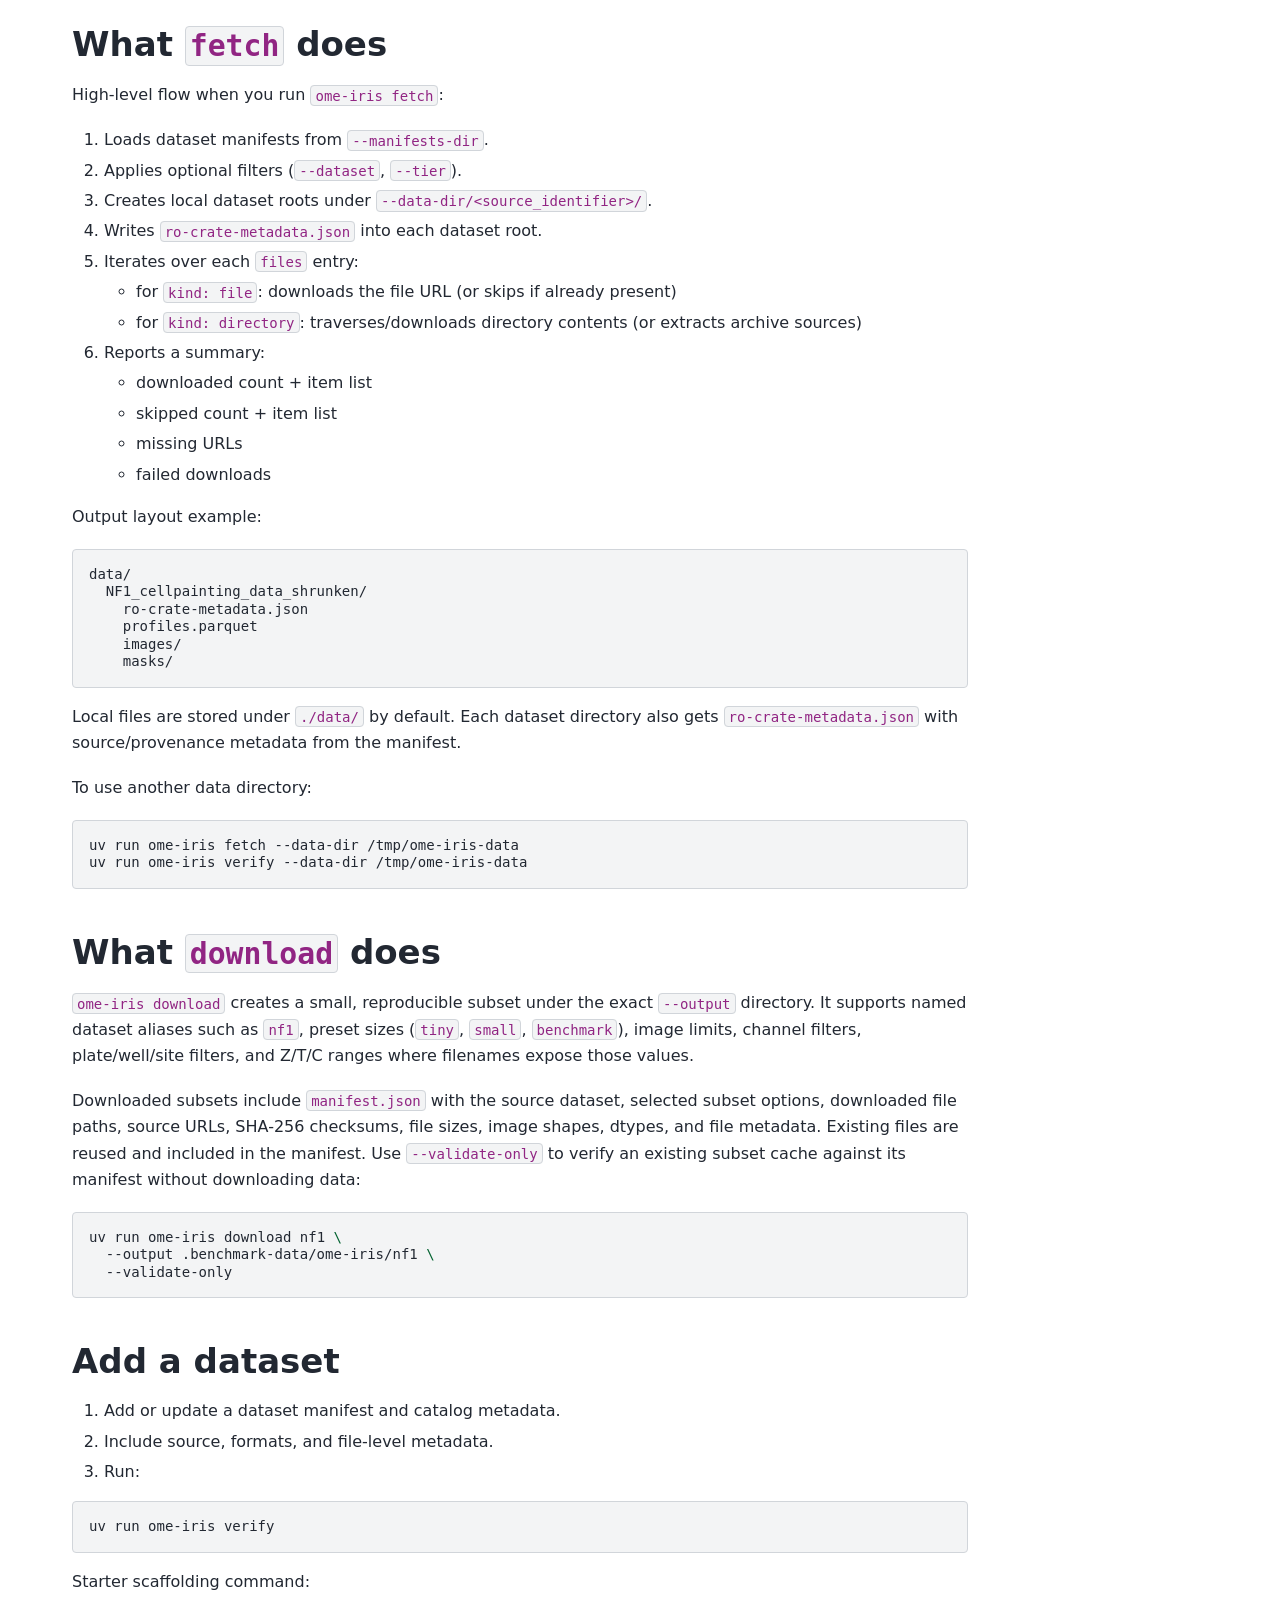
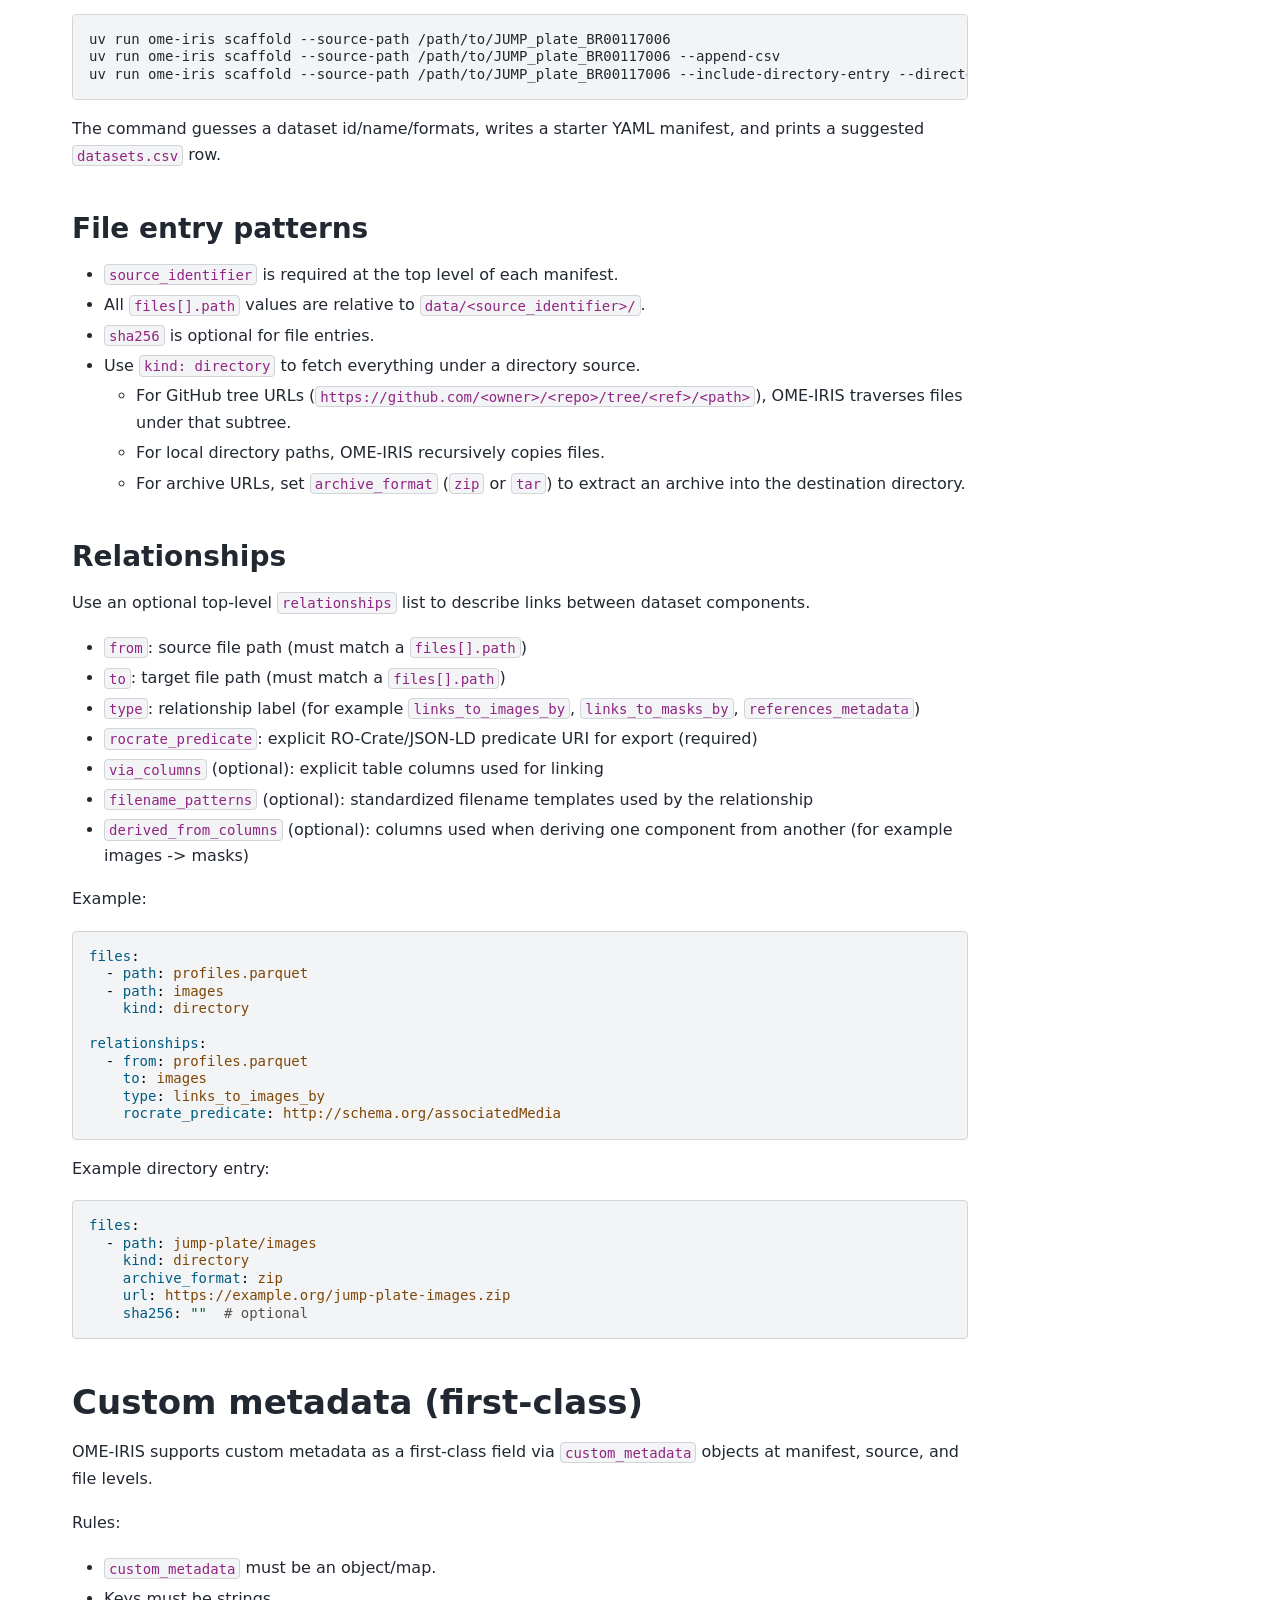
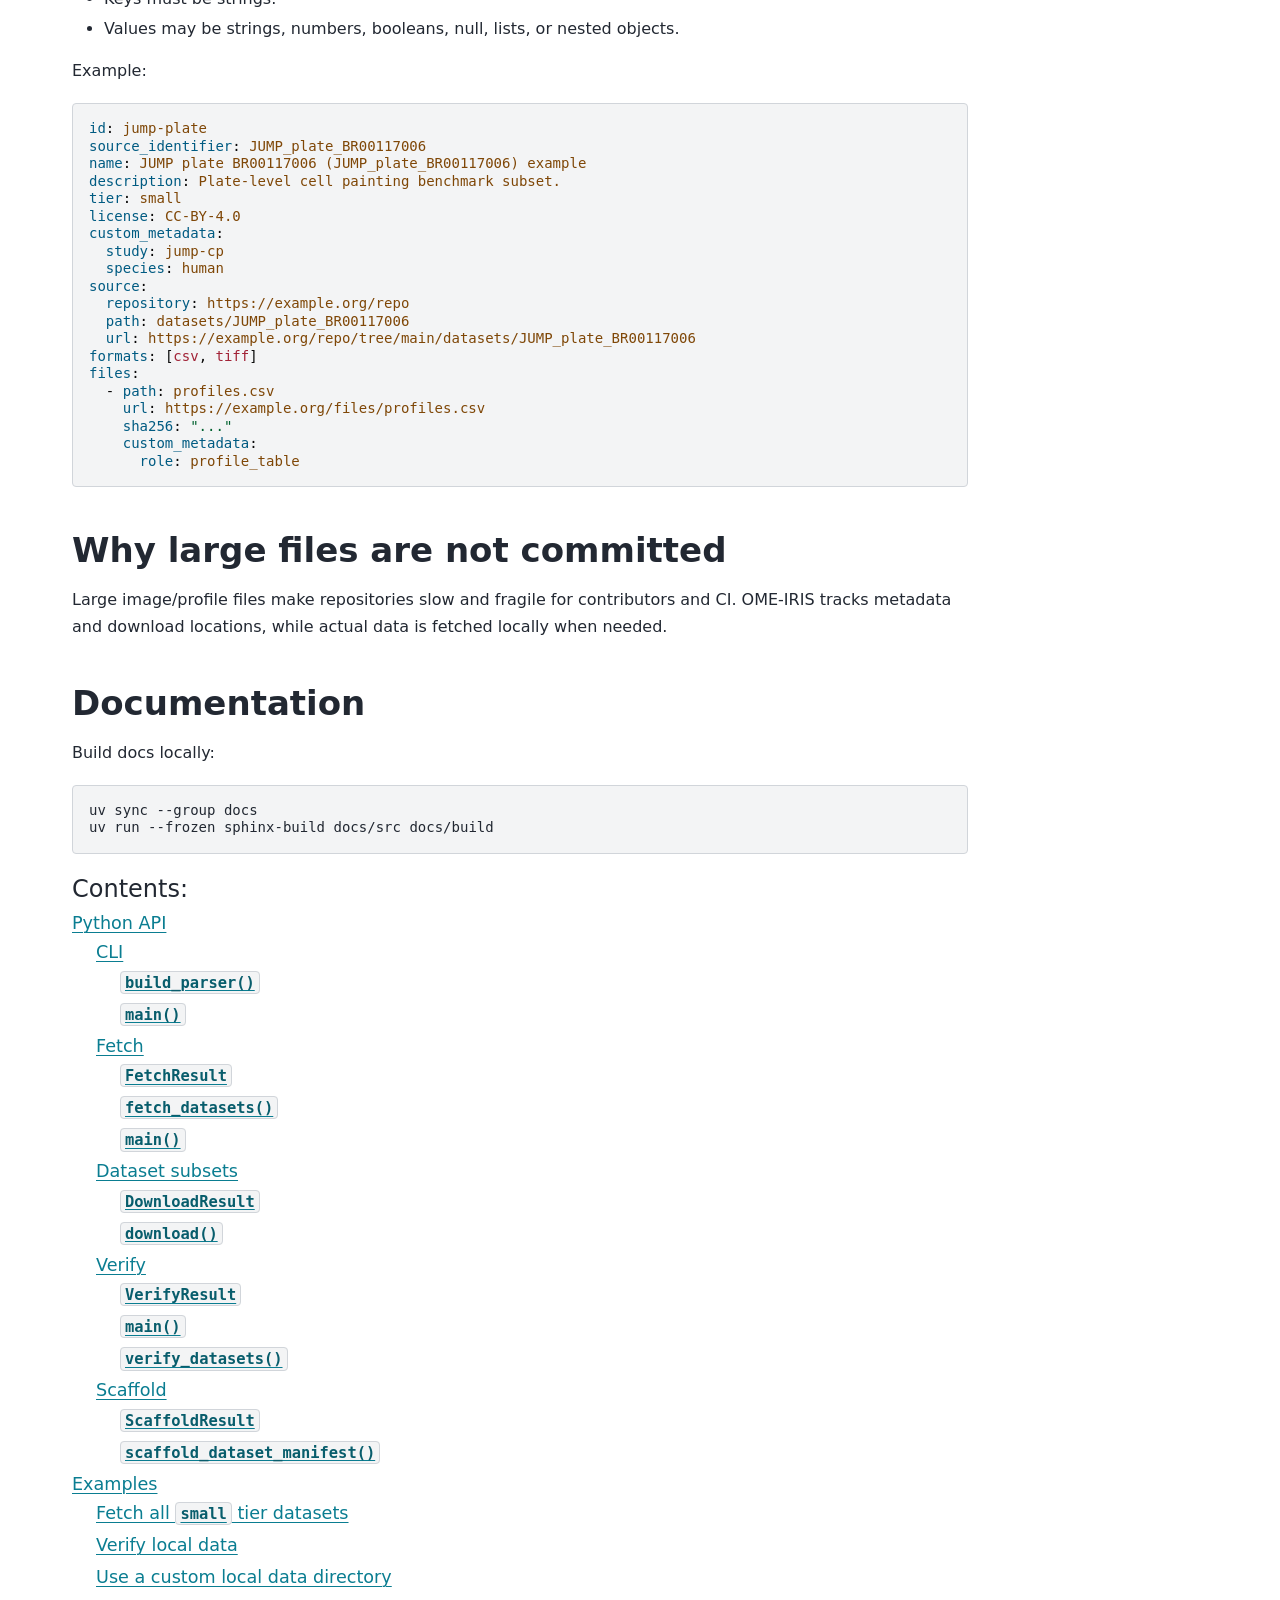
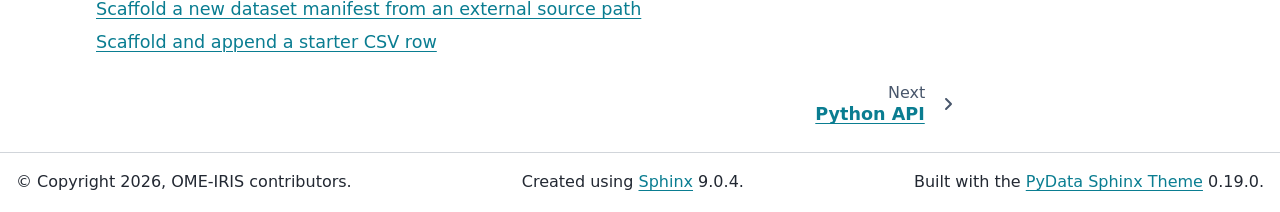
==== commit bbb52563: "Deploying to pages from @ WayScience/OME-IRIS@ed36b2ea10b71d0b53da24ba88f8db89437c8501 🚀" ====
--- a/index.html
+++ b/index.html
@@ -27,18 +27,18 @@
   </noscript>
   
   <!-- Loaded before other Sphinx assets -->
-  <link href="_static/styles/theme.css?digest=0790524f97105ba85085" rel="stylesheet" />
-<link href="_static/styles/pydata-sphinx-theme.css?digest=0790524f97105ba85085" rel="stylesheet" />
+  <link href="_static/styles/theme.css?digest=a95f357e85573c9b56d5" rel="stylesheet" />
+<link href="_static/styles/pydata-sphinx-theme.css?digest=a95f357e85573c9b56d5" rel="stylesheet" />
 
     <link rel="stylesheet" type="text/css" href="_static/pygments.css?v=8f2a1f02" />
     <link rel="stylesheet" type="text/css" href="_static/mystnb.11b39860a7a0cbfd473a3ad8a317855267ff0bd372690045ca344a6b62be495e.css" />
     <link rel="stylesheet" type="text/css" href="_static/custom.css?v=cc83fd59" />
   
   <!-- So that users can add custom icons -->
-  <script defer src="_static/scripts/fontawesome.js?digest=0790524f97105ba85085"></script>
+  <script defer src="_static/scripts/fontawesome.js?digest=a95f357e85573c9b56d5"></script>
   <!-- Pre-loaded scripts that we'll load fully later -->
-  <link rel="preload" as="script" href="_static/scripts/bootstrap.js?digest=0790524f97105ba85085" />
-<link rel="preload" as="script" href="_static/scripts/pydata-sphinx-theme.js?digest=0790524f97105ba85085" />
+  <link rel="preload" as="script" href="_static/scripts/bootstrap.js?digest=a95f357e85573c9b56d5" />
+<link rel="preload" as="script" href="_static/scripts/pydata-sphinx-theme.js?digest=a95f357e85573c9b56d5" />
 
     <script src="_static/documentation_options.js?v=5929fcd5"></script>
     <script src="_static/doctools.js?v=fd6eb6e6"></script>
@@ -329,10 +329,10 @@
                   
   <section id="ome-iris">
 <h1>OME-IRIS<a class="headerlink" href="#ome-iris" title="Link to this heading">#</a></h1>
-<img width="300" src="https://raw.githubusercontent.com/d33bs/OME-IRIS/main/docs/src/_static/ome-iris-logo.png?raw=true">
+<img width="300" src="https://raw.githubusercontent.com/wayscience/OME-IRIS/main/docs/src/_static/ome-iris-logo.png?raw=true">
 <p><img alt="PyPI - Version" src="https://img.shields.io/pypi/v/ome-iris" />
 <a class="reference external" href="https://www.python.org/downloads/"><img alt="python" src="https://img.shields.io/badge/python-3.11%2B-blue.svg" /></a>
-<a class="reference external" href="https://github.com/d33bs/OME-IRIS/actions/workflows/run-tests.yml?query=branch%3Amain"><img alt="Build Status" src="https://github.com/d33bs/OME-IRIS/actions/workflows/run-tests.yml/badge.svg?branch=main" /></a>
+<a class="reference external" href="https://github.com/wayscience/OME-IRIS/actions/workflows/run-tests.yml?query=branch%3Amain"><img alt="Build Status" src="https://github.com/wayscience/OME-IRIS/actions/workflows/run-tests.yml/badge.svg?branch=main" /></a>
 <a class="reference external" href="https://github.com/astral-sh/ruff"><img alt="Ruff" src="https://img.shields.io/endpoint?url=https://raw.githubusercontent.com/astral-sh/ruff/main/assets/badge/v2.json" /></a>
 <a class="reference external" href="https://github.com/astral-sh/uv"><img alt="uv" src="https://img.shields.io/endpoint?url=https://raw.githubusercontent.com/astral-sh/uv/main/assets/badge/v0.json" /></a></p>
 <p>OME-IRIS is an open bioimage dataset catalog for benchmarking image input/output (IO), transformations, metadata management, and bioimage-linked workflows.</p>
@@ -676,8 +676,8 @@
   </div>
   
   <!-- Scripts loaded after <body> so the DOM is not blocked -->
-  <script defer src="_static/scripts/bootstrap.js?digest=0790524f97105ba85085"></script>
-<script defer src="_static/scripts/pydata-sphinx-theme.js?digest=0790524f97105ba85085"></script>
+  <script defer src="_static/scripts/bootstrap.js?digest=a95f357e85573c9b56d5"></script>
+<script defer src="_static/scripts/pydata-sphinx-theme.js?digest=a95f357e85573c9b56d5"></script>
 
   <footer class="bd-footer">
 <div class="bd-footer__inner bd-page-width">
@@ -715,7 +715,7 @@
         <div class="footer-item">
 <p class="theme-version">
   <!-- # L10n: Setting the PST URL as an argument as this does not need to be localized -->
-  Built with the <a href="https://pydata-sphinx-theme.readthedocs.io/en/stable/index.html">PyData Sphinx Theme</a> 0.18.0.
+  Built with the <a href="https://pydata-sphinx-theme.readthedocs.io/en/stable/index.html">PyData Sphinx Theme</a> 0.19.0.
 </p></div>
       
     </div>
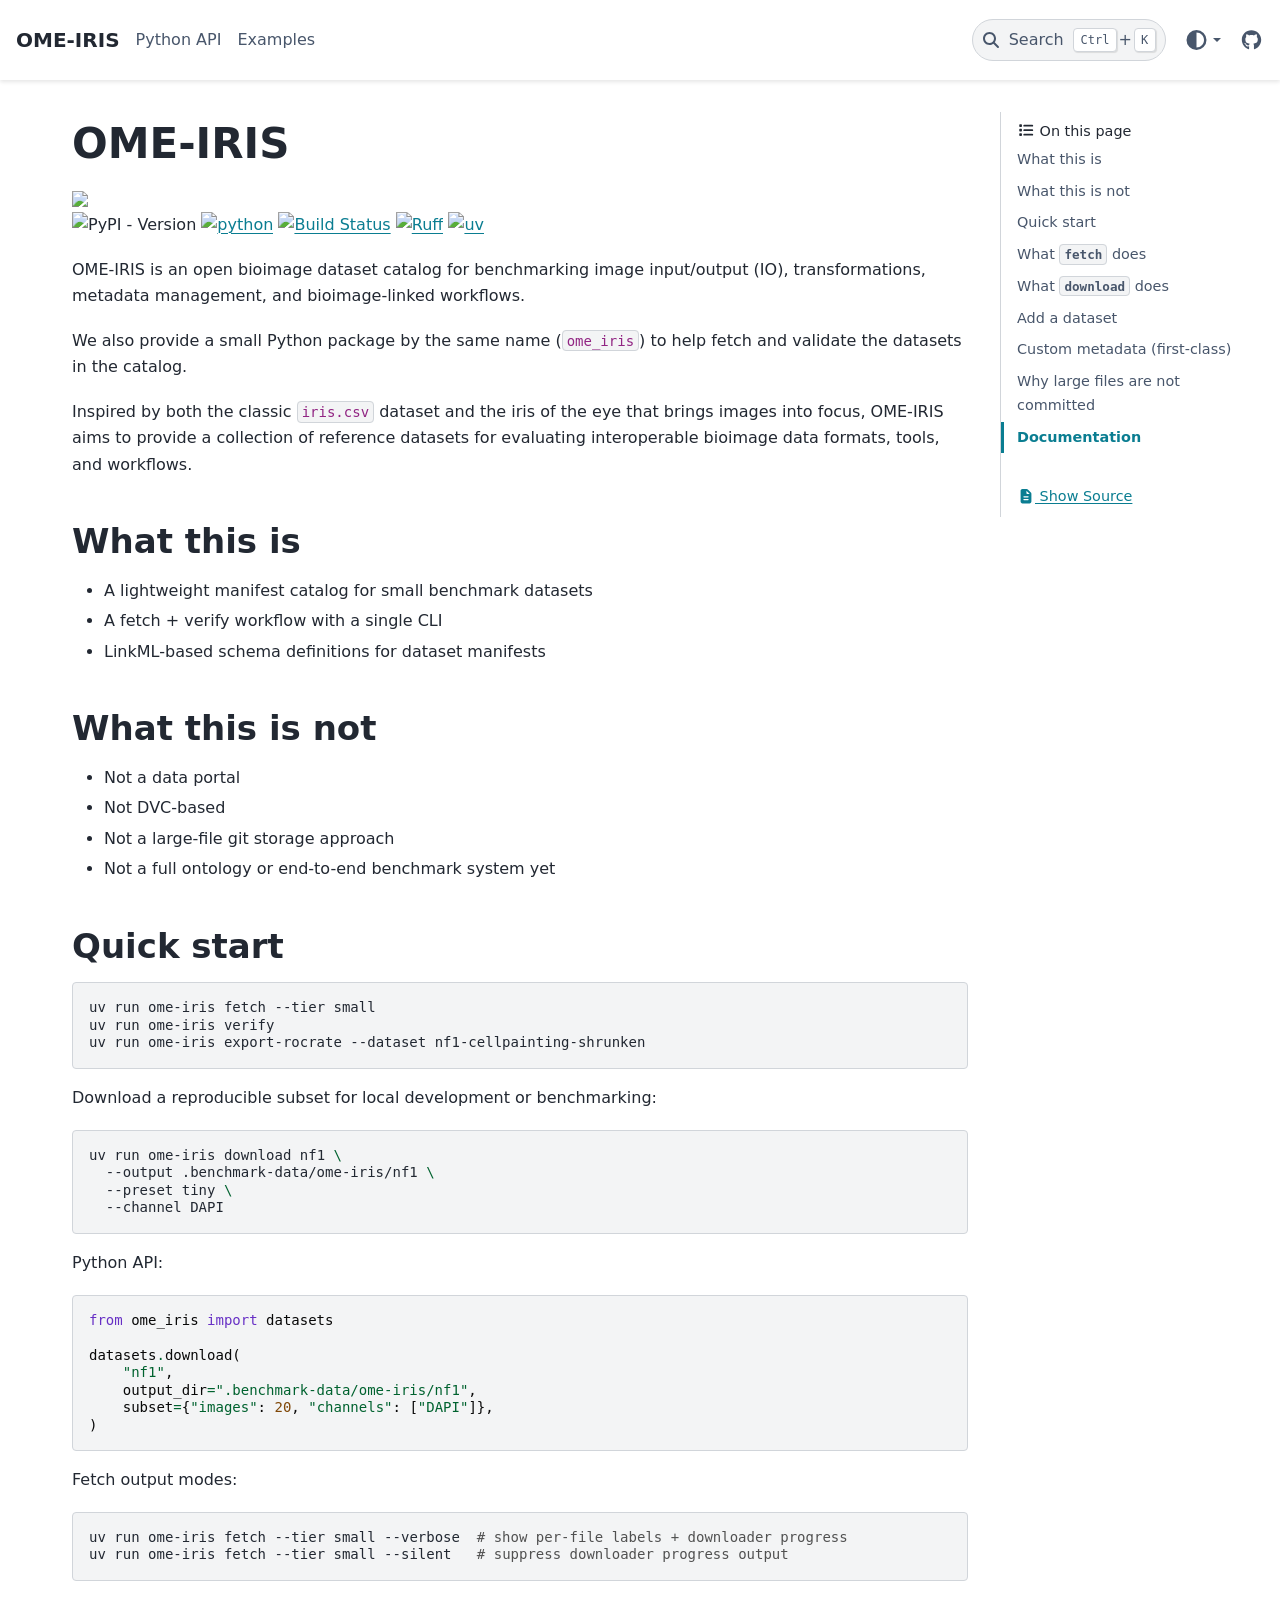
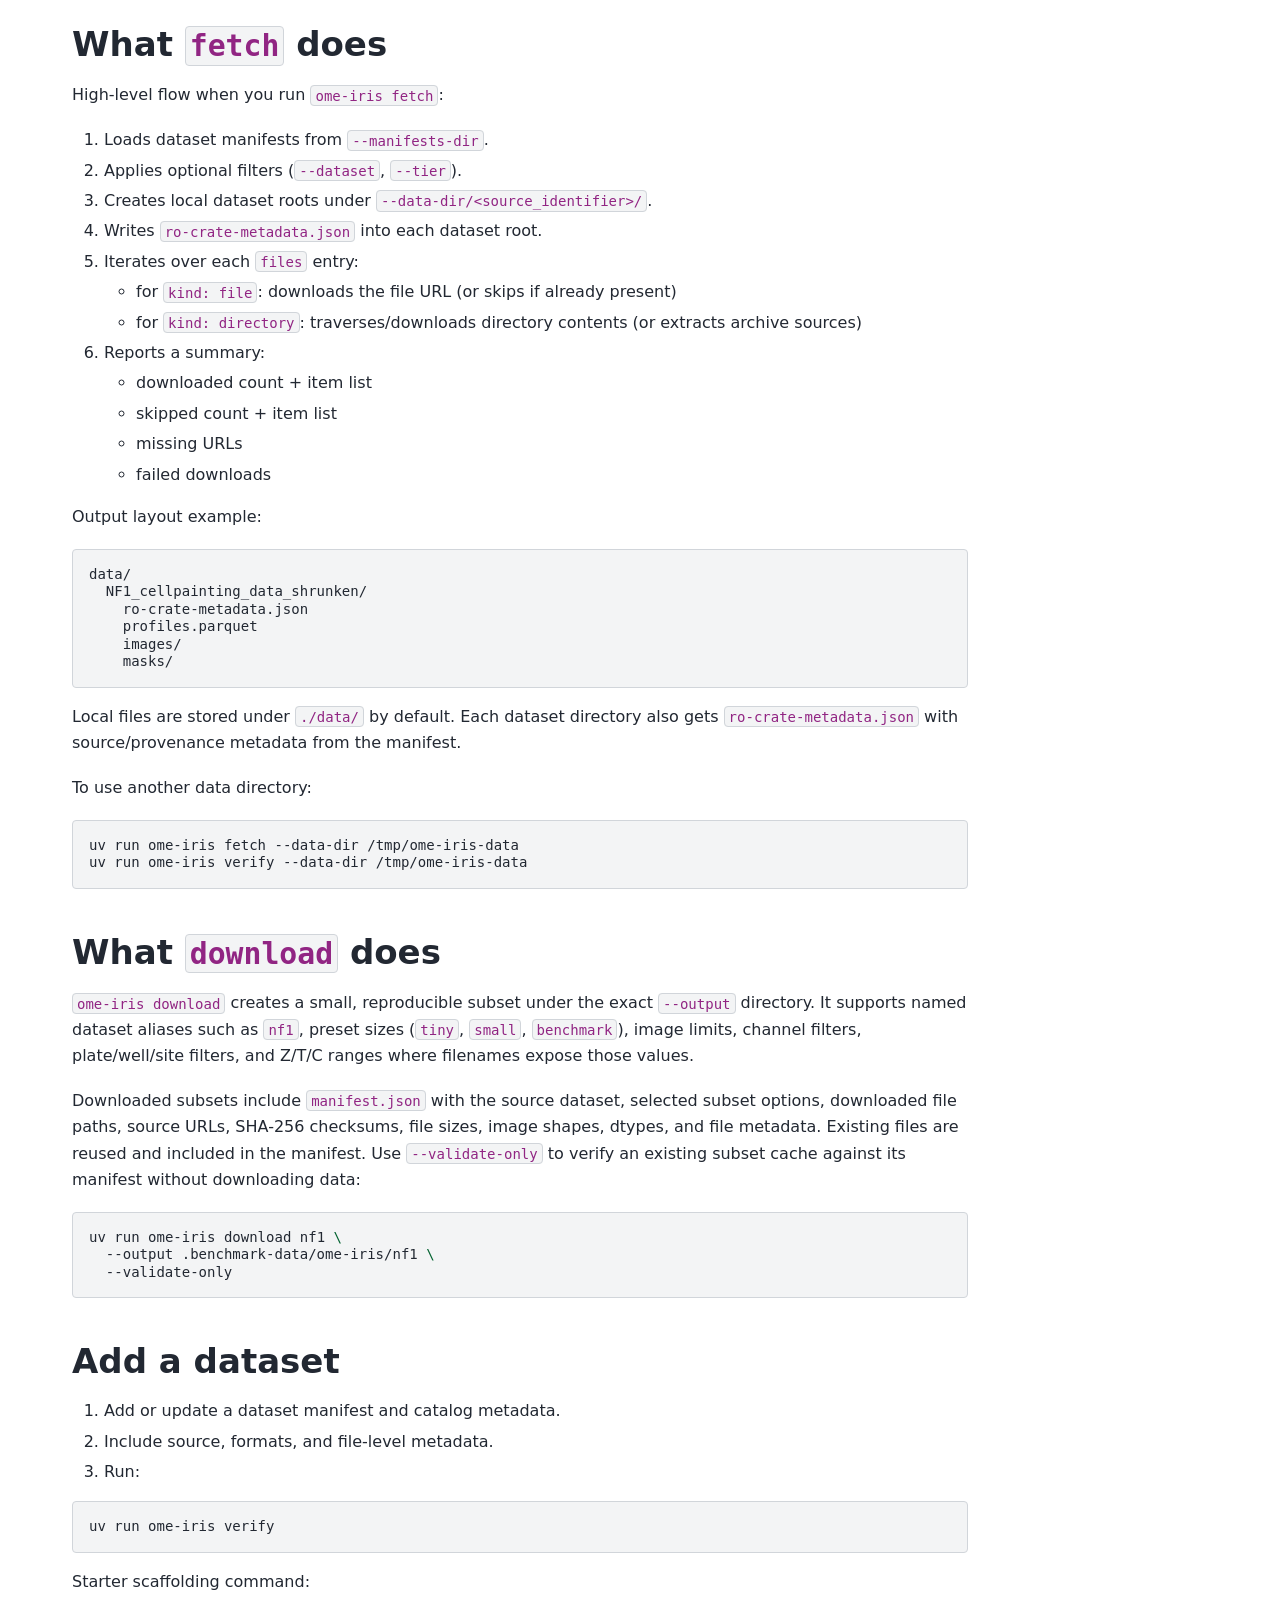
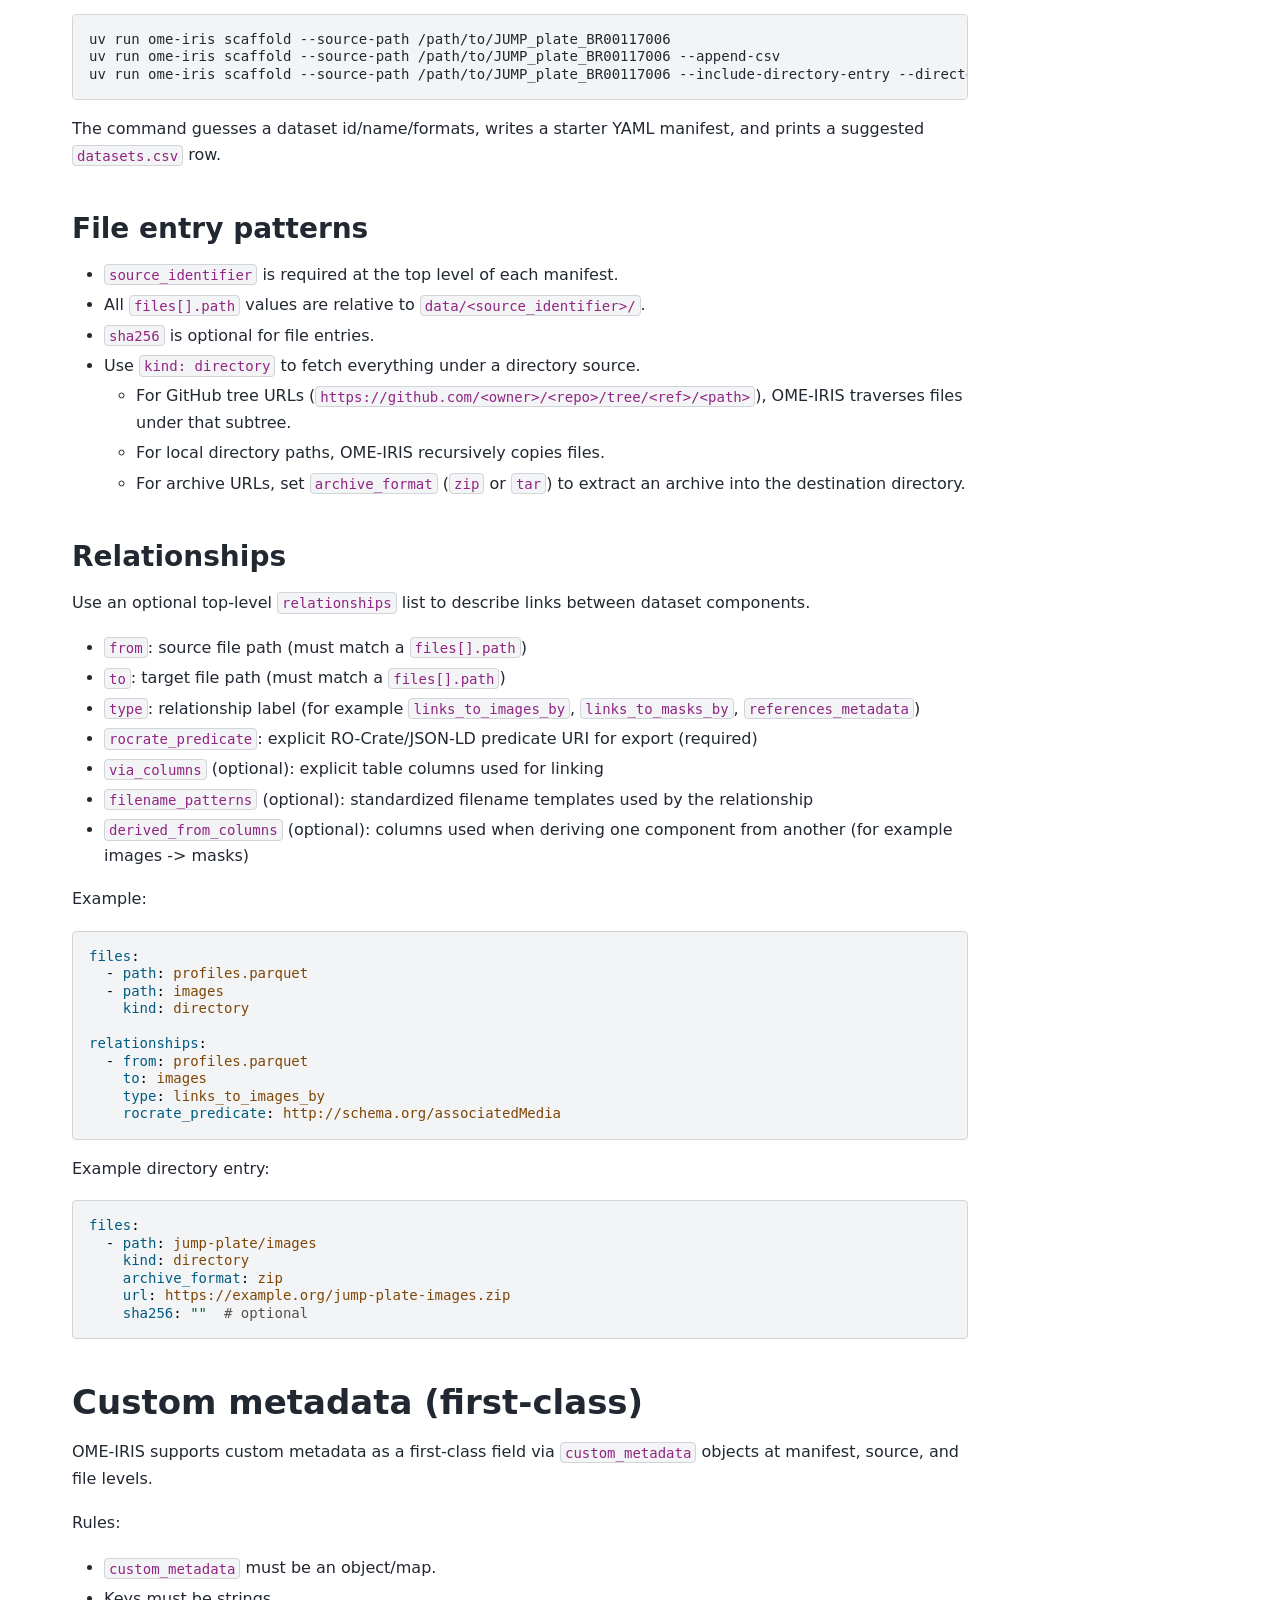
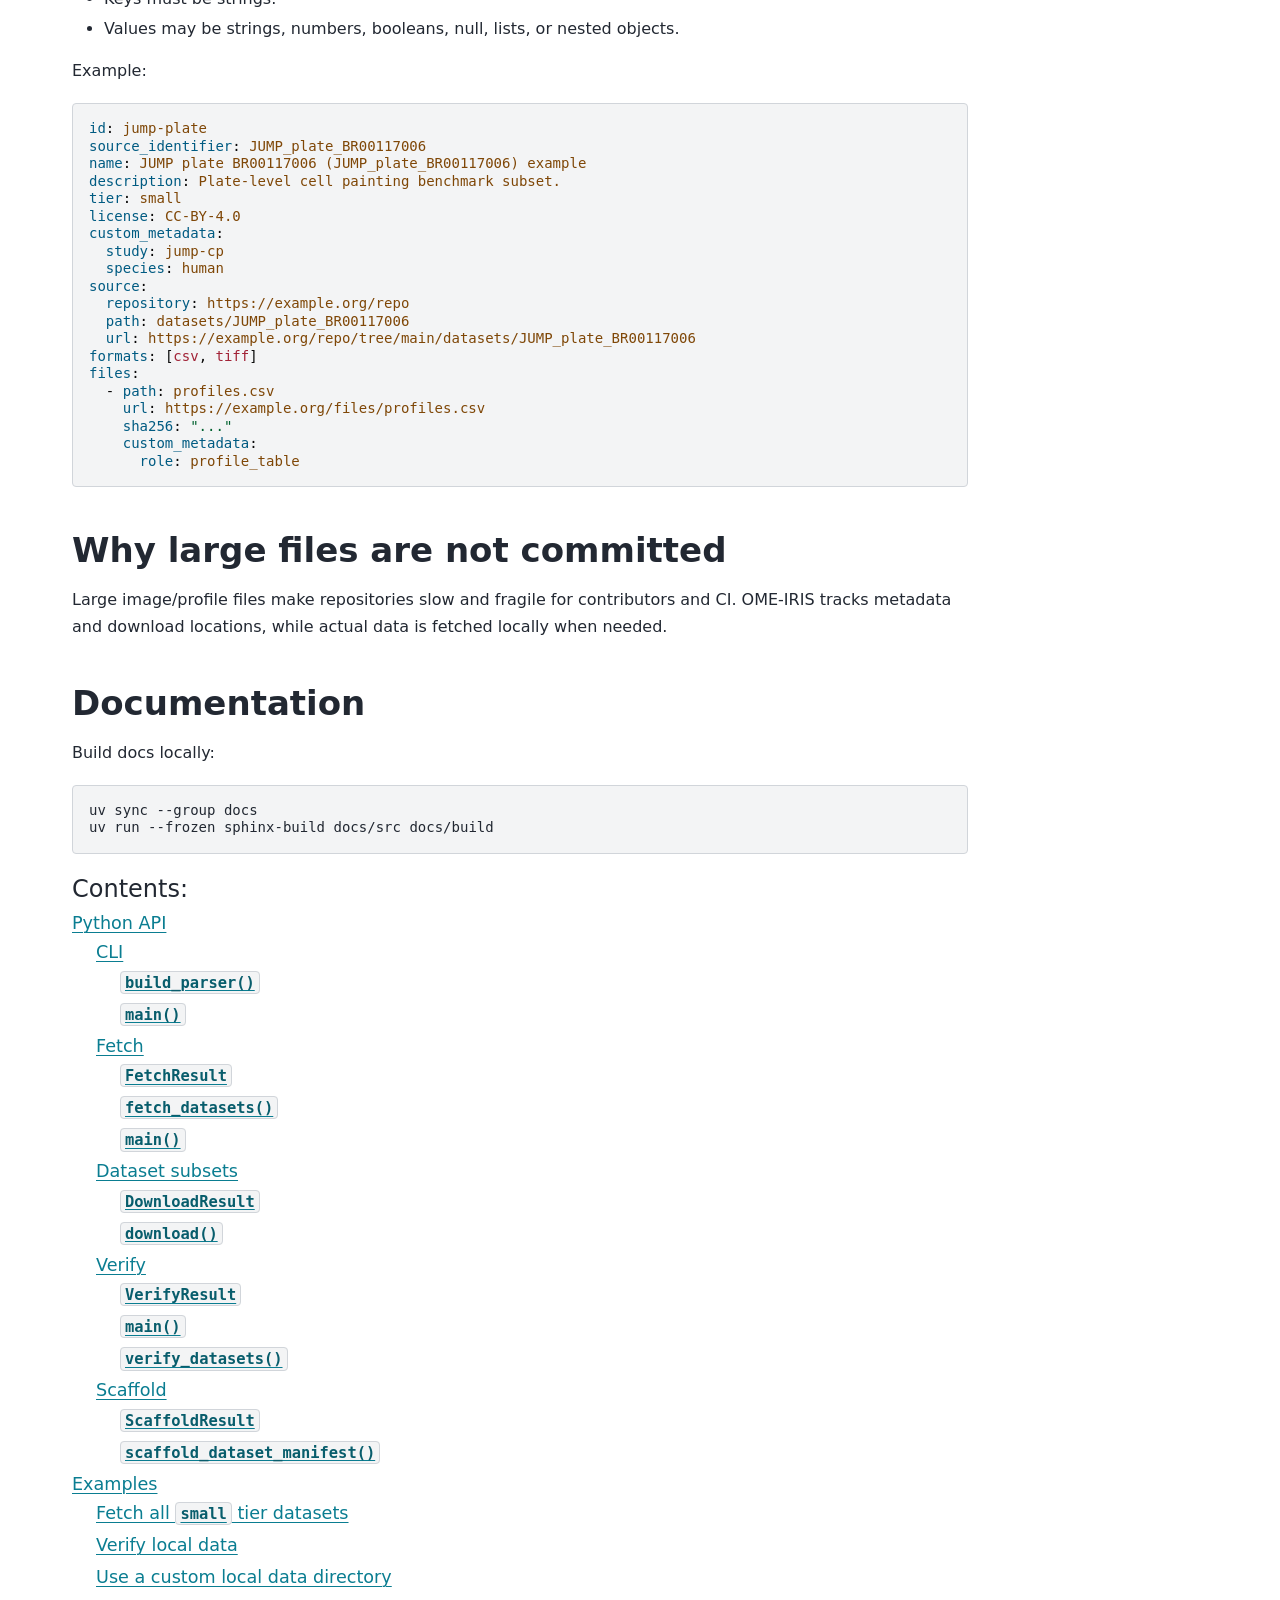
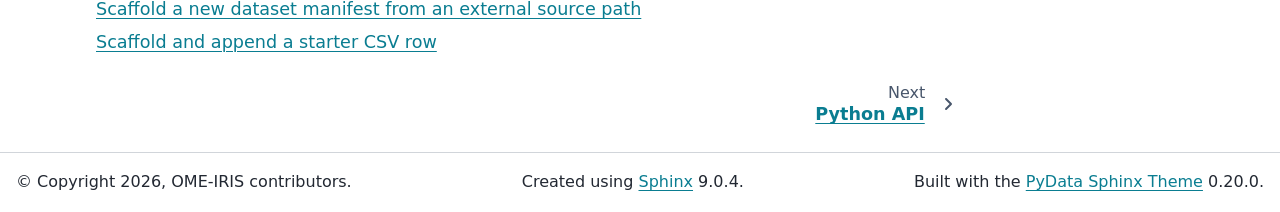
==== commit 56166200: "Deploying to pages from @ WayScience/OME-IRIS@1ecc52888981f4114511ad61241a2ae9e9f9e857 🚀" ====
--- a/index.html
+++ b/index.html
@@ -27,18 +27,18 @@
   </noscript>
   
   <!-- Loaded before other Sphinx assets -->
-  <link href="_static/styles/theme.css?digest=a95f357e85573c9b56d5" rel="stylesheet" />
-<link href="_static/styles/pydata-sphinx-theme.css?digest=a95f357e85573c9b56d5" rel="stylesheet" />
+  <link href="_static/styles/theme.css?digest=90905a2f556bf617f1a9" rel="stylesheet" />
+<link href="_static/styles/pydata-sphinx-theme.css?digest=90905a2f556bf617f1a9" rel="stylesheet" />
 
     <link rel="stylesheet" type="text/css" href="_static/pygments.css?v=8f2a1f02" />
     <link rel="stylesheet" type="text/css" href="_static/mystnb.11b39860a7a0cbfd473a3ad8a317855267ff0bd372690045ca344a6b62be495e.css" />
     <link rel="stylesheet" type="text/css" href="_static/custom.css?v=cc83fd59" />
   
   <!-- So that users can add custom icons -->
-  <script defer src="_static/scripts/fontawesome.js?digest=a95f357e85573c9b56d5"></script>
+  <script defer src="_static/scripts/fontawesome.js?digest=90905a2f556bf617f1a9"></script>
   <!-- Pre-loaded scripts that we'll load fully later -->
-  <link rel="preload" as="script" href="_static/scripts/bootstrap.js?digest=a95f357e85573c9b56d5" />
-<link rel="preload" as="script" href="_static/scripts/pydata-sphinx-theme.js?digest=a95f357e85573c9b56d5" />
+  <link rel="preload" as="script" href="_static/scripts/bootstrap.js?digest=90905a2f556bf617f1a9" />
+<link rel="preload" as="script" href="_static/scripts/pydata-sphinx-theme.js?digest=90905a2f556bf617f1a9" />
 
     <script src="_static/documentation_options.js?v=5929fcd5"></script>
     <script src="_static/doctools.js?v=fd6eb6e6"></script>
@@ -676,8 +676,8 @@
   </div>
   
   <!-- Scripts loaded after <body> so the DOM is not blocked -->
-  <script defer src="_static/scripts/bootstrap.js?digest=a95f357e85573c9b56d5"></script>
-<script defer src="_static/scripts/pydata-sphinx-theme.js?digest=a95f357e85573c9b56d5"></script>
+  <script defer src="_static/scripts/bootstrap.js?digest=90905a2f556bf617f1a9"></script>
+<script defer src="_static/scripts/pydata-sphinx-theme.js?digest=90905a2f556bf617f1a9"></script>
 
   <footer class="bd-footer">
 <div class="bd-footer__inner bd-page-width">
@@ -715,7 +715,7 @@
         <div class="footer-item">
 <p class="theme-version">
   <!-- # L10n: Setting the PST URL as an argument as this does not need to be localized -->
-  Built with the <a href="https://pydata-sphinx-theme.readthedocs.io/en/stable/index.html">PyData Sphinx Theme</a> 0.19.0.
+  Built with the <a href="https://pydata-sphinx-theme.readthedocs.io/en/stable/index.html">PyData Sphinx Theme</a> 0.20.0.
 </p></div>
       
     </div>
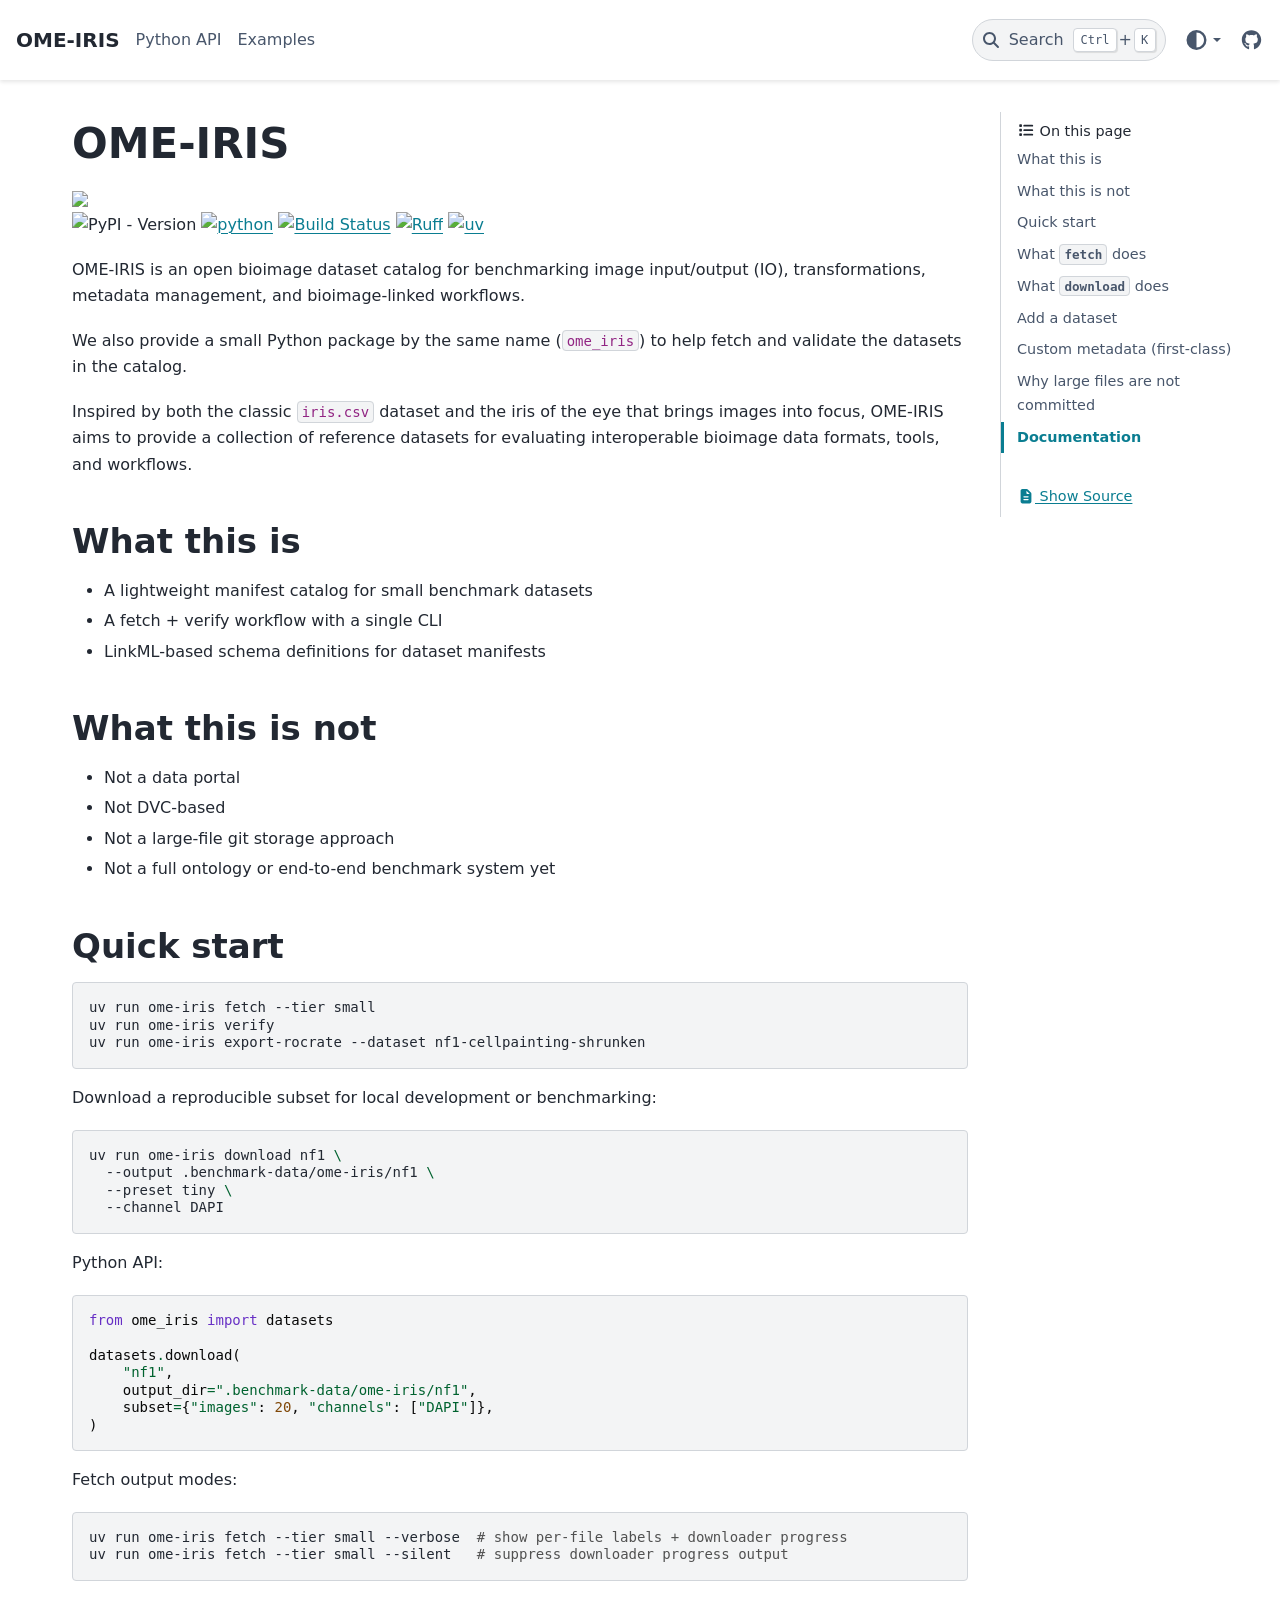
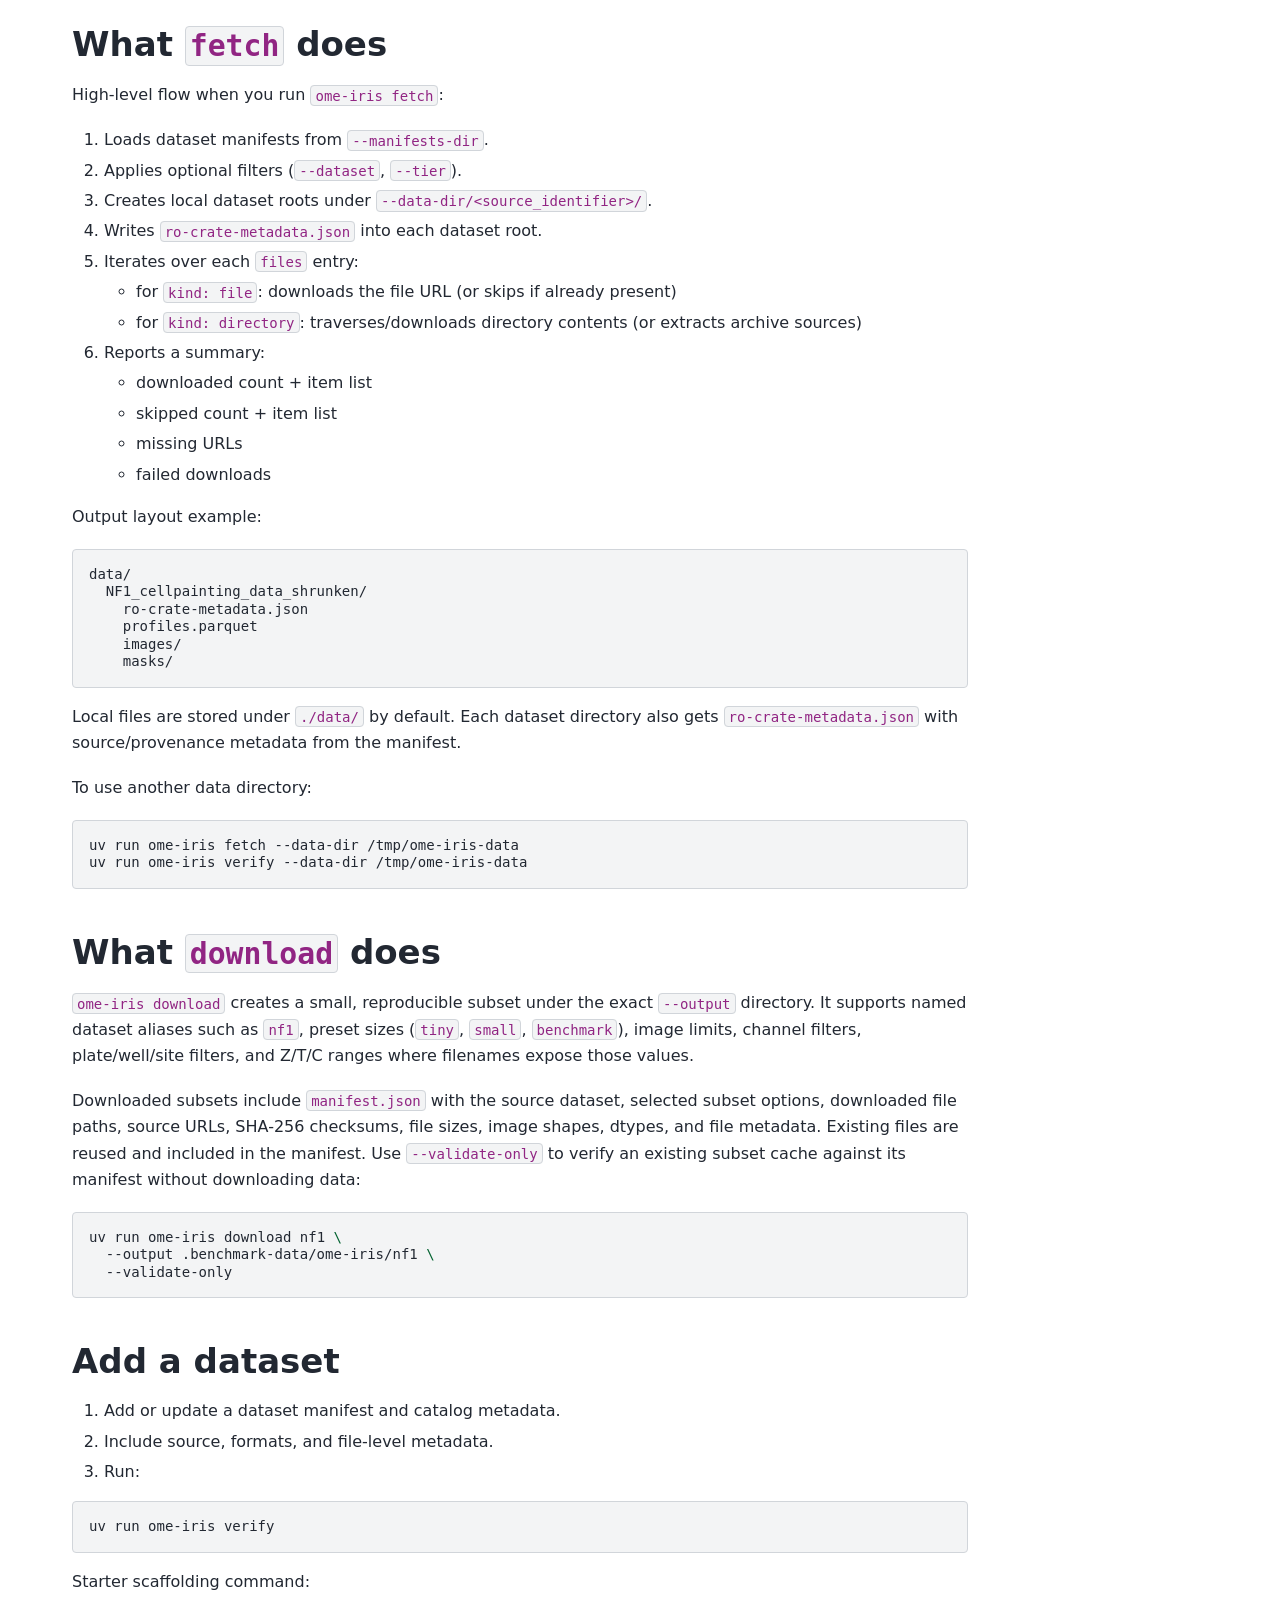
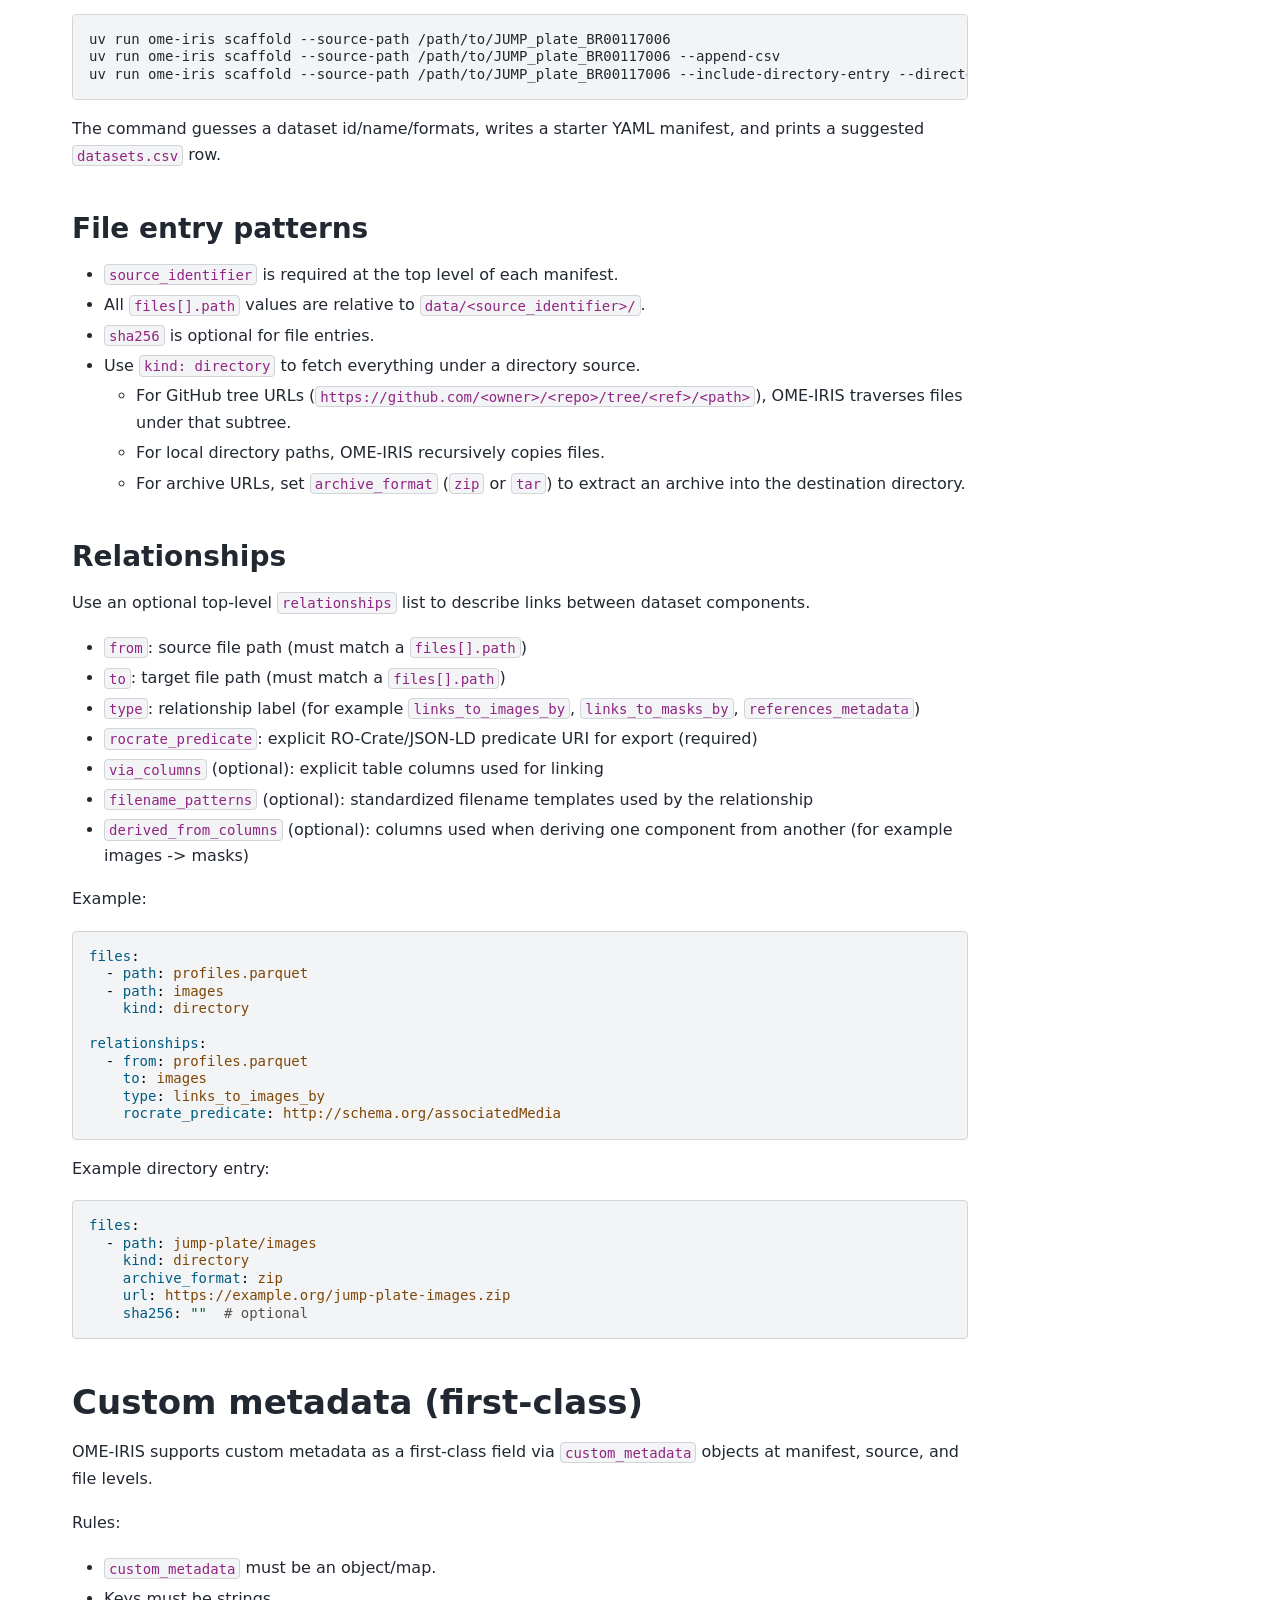
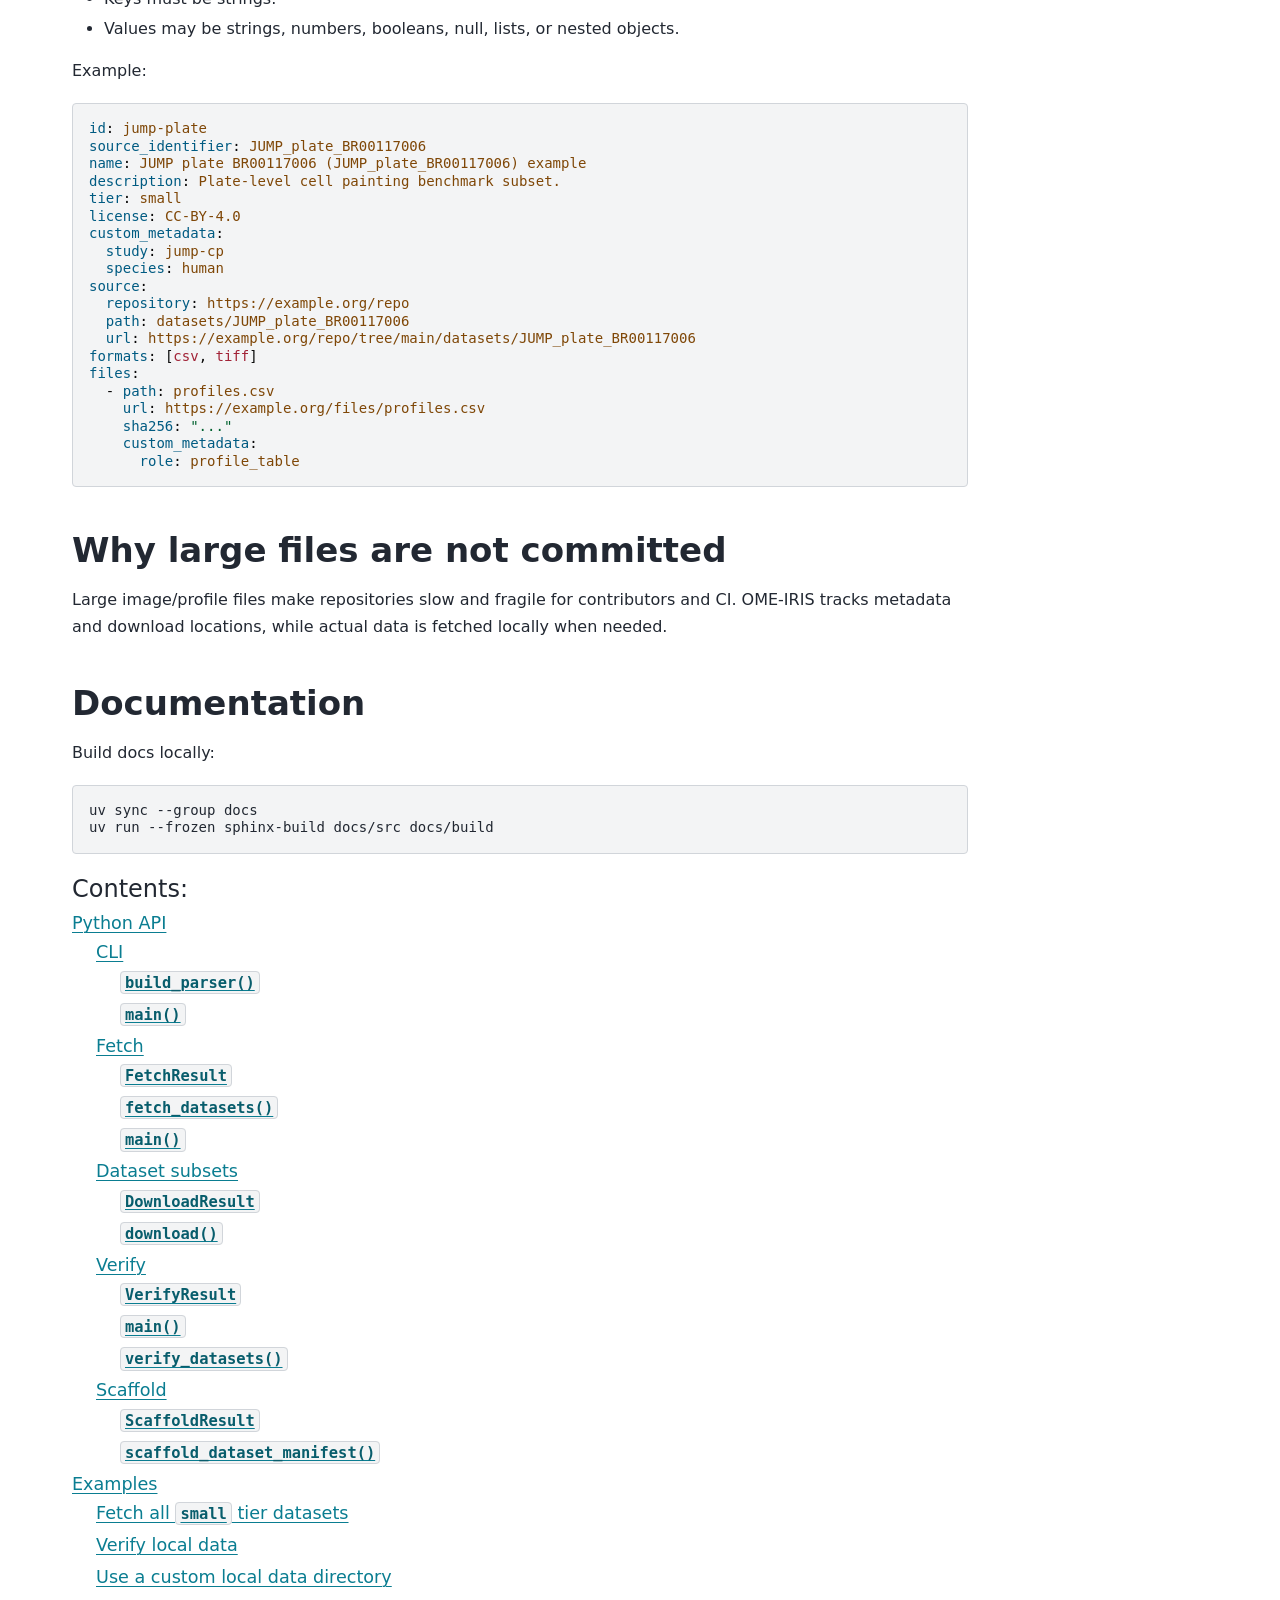
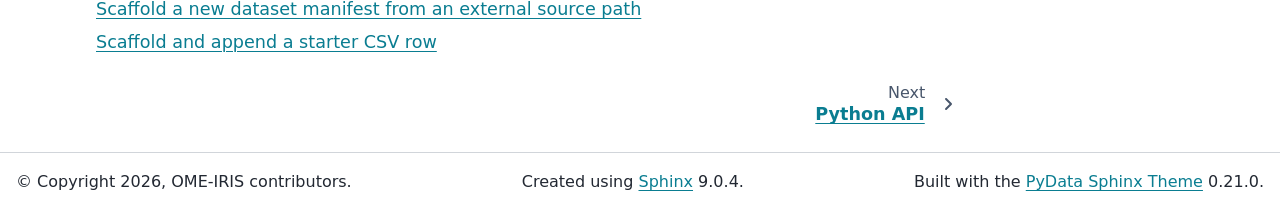
==== commit be188a53: "Deploying to pages from @ WayScience/OME-IRIS@5387847bd679e673f87c63434db7664b80766b0c 🚀" ====
--- a/index.html
+++ b/index.html
@@ -27,18 +27,18 @@
   </noscript>
   
   <!-- Loaded before other Sphinx assets -->
-  <link href="_static/styles/theme.css?digest=90905a2f556bf617f1a9" rel="stylesheet" />
-<link href="_static/styles/pydata-sphinx-theme.css?digest=90905a2f556bf617f1a9" rel="stylesheet" />
+  <link href="_static/styles/theme.css?digest=cb8930eaaf36d9849b67" rel="stylesheet" />
+<link href="_static/styles/pydata-sphinx-theme.css?digest=cb8930eaaf36d9849b67" rel="stylesheet" />
 
     <link rel="stylesheet" type="text/css" href="_static/pygments.css?v=8f2a1f02" />
     <link rel="stylesheet" type="text/css" href="_static/mystnb.11b39860a7a0cbfd473a3ad8a317855267ff0bd372690045ca344a6b62be495e.css" />
     <link rel="stylesheet" type="text/css" href="_static/custom.css?v=cc83fd59" />
   
   <!-- So that users can add custom icons -->
-  <script defer src="_static/scripts/fontawesome.js?digest=90905a2f556bf617f1a9"></script>
+  <script defer src="_static/scripts/fontawesome.js?digest=cb8930eaaf36d9849b67"></script>
   <!-- Pre-loaded scripts that we'll load fully later -->
-  <link rel="preload" as="script" href="_static/scripts/bootstrap.js?digest=90905a2f556bf617f1a9" />
-<link rel="preload" as="script" href="_static/scripts/pydata-sphinx-theme.js?digest=90905a2f556bf617f1a9" />
+  <link rel="preload" as="script" href="_static/scripts/bootstrap.js?digest=cb8930eaaf36d9849b67" />
+<link rel="preload" as="script" href="_static/scripts/pydata-sphinx-theme.js?digest=cb8930eaaf36d9849b67" />
 
     <script src="_static/documentation_options.js?v=5929fcd5"></script>
     <script src="_static/doctools.js?v=fd6eb6e6"></script>
@@ -676,8 +676,8 @@
   </div>
   
   <!-- Scripts loaded after <body> so the DOM is not blocked -->
-  <script defer src="_static/scripts/bootstrap.js?digest=90905a2f556bf617f1a9"></script>
-<script defer src="_static/scripts/pydata-sphinx-theme.js?digest=90905a2f556bf617f1a9"></script>
+  <script defer src="_static/scripts/bootstrap.js?digest=cb8930eaaf36d9849b67"></script>
+<script defer src="_static/scripts/pydata-sphinx-theme.js?digest=cb8930eaaf36d9849b67"></script>
 
   <footer class="bd-footer">
 <div class="bd-footer__inner bd-page-width">
@@ -715,7 +715,7 @@
         <div class="footer-item">
 <p class="theme-version">
   <!-- # L10n: Setting the PST URL as an argument as this does not need to be localized -->
-  Built with the <a href="https://pydata-sphinx-theme.readthedocs.io/en/stable/index.html">PyData Sphinx Theme</a> 0.20.0.
+  Built with the <a href="https://pydata-sphinx-theme.readthedocs.io/en/stable/index.html">PyData Sphinx Theme</a> 0.21.0.
 </p></div>
       
     </div>
